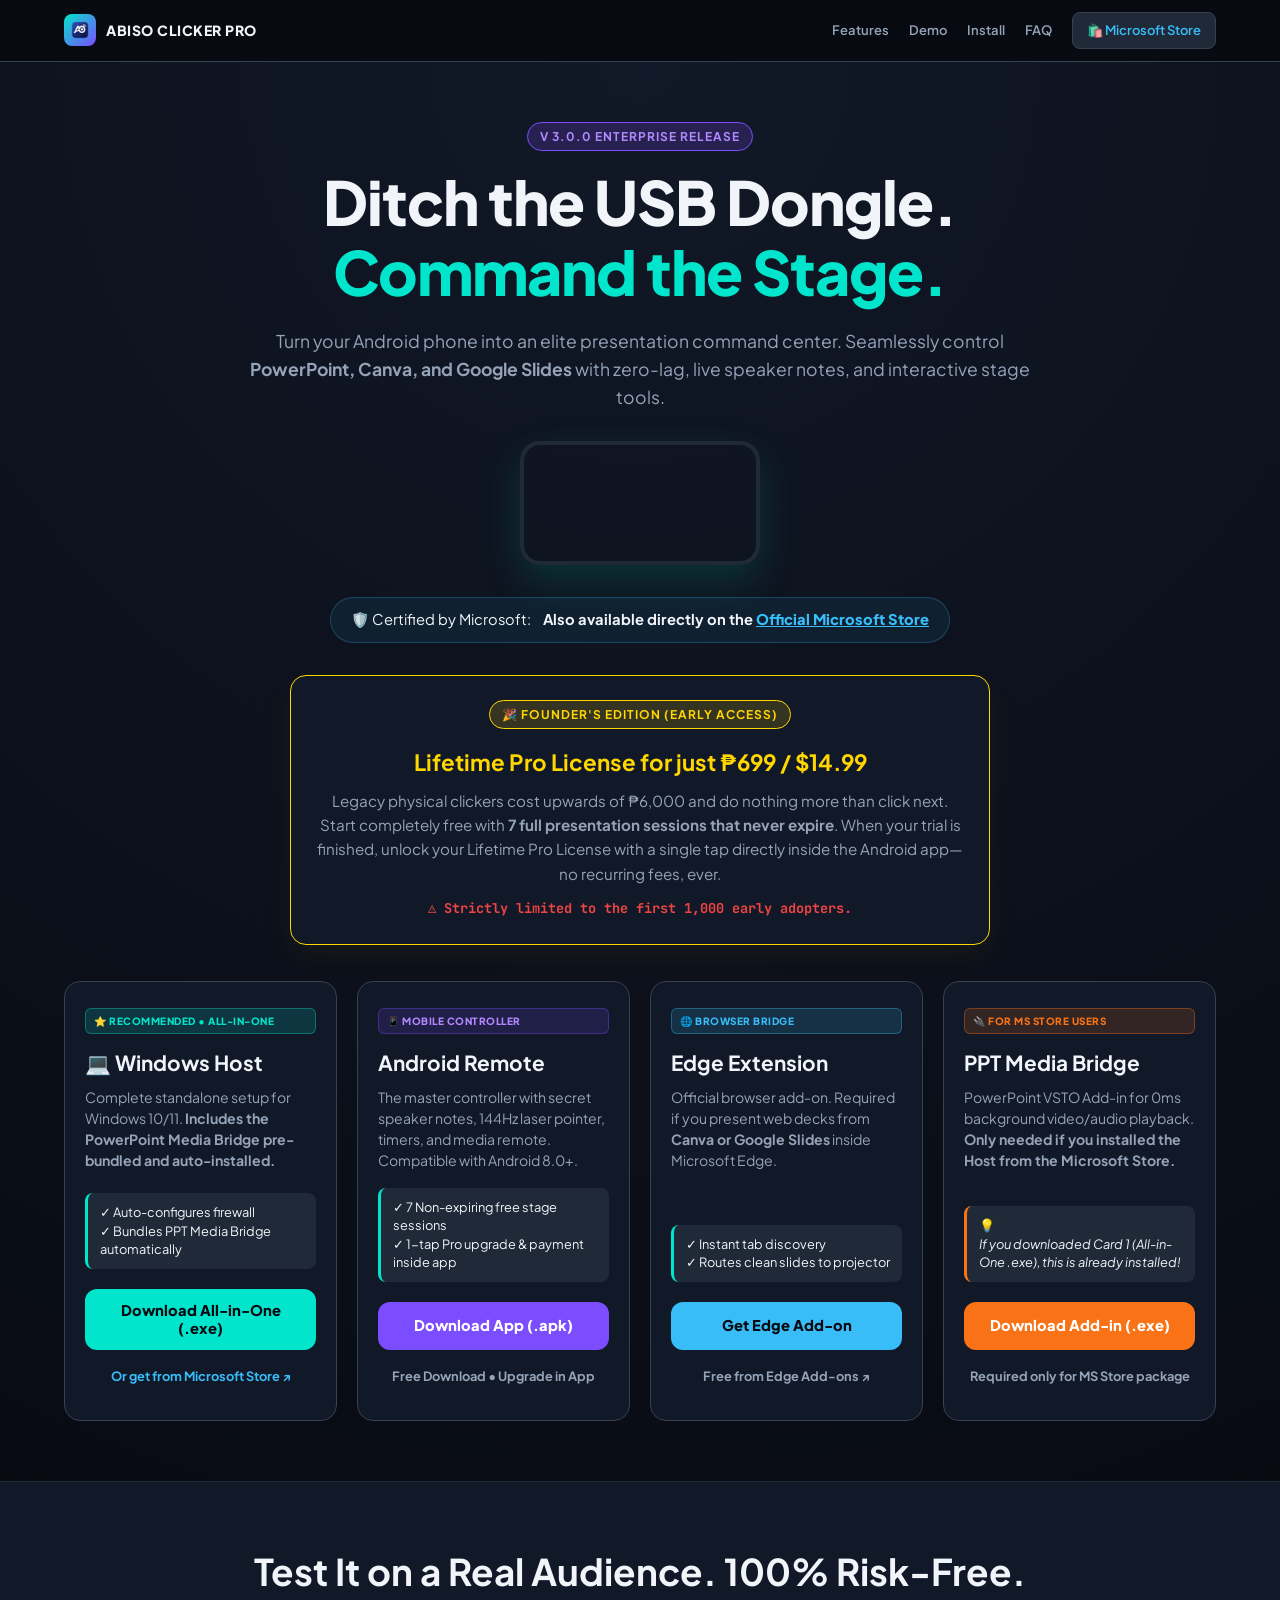
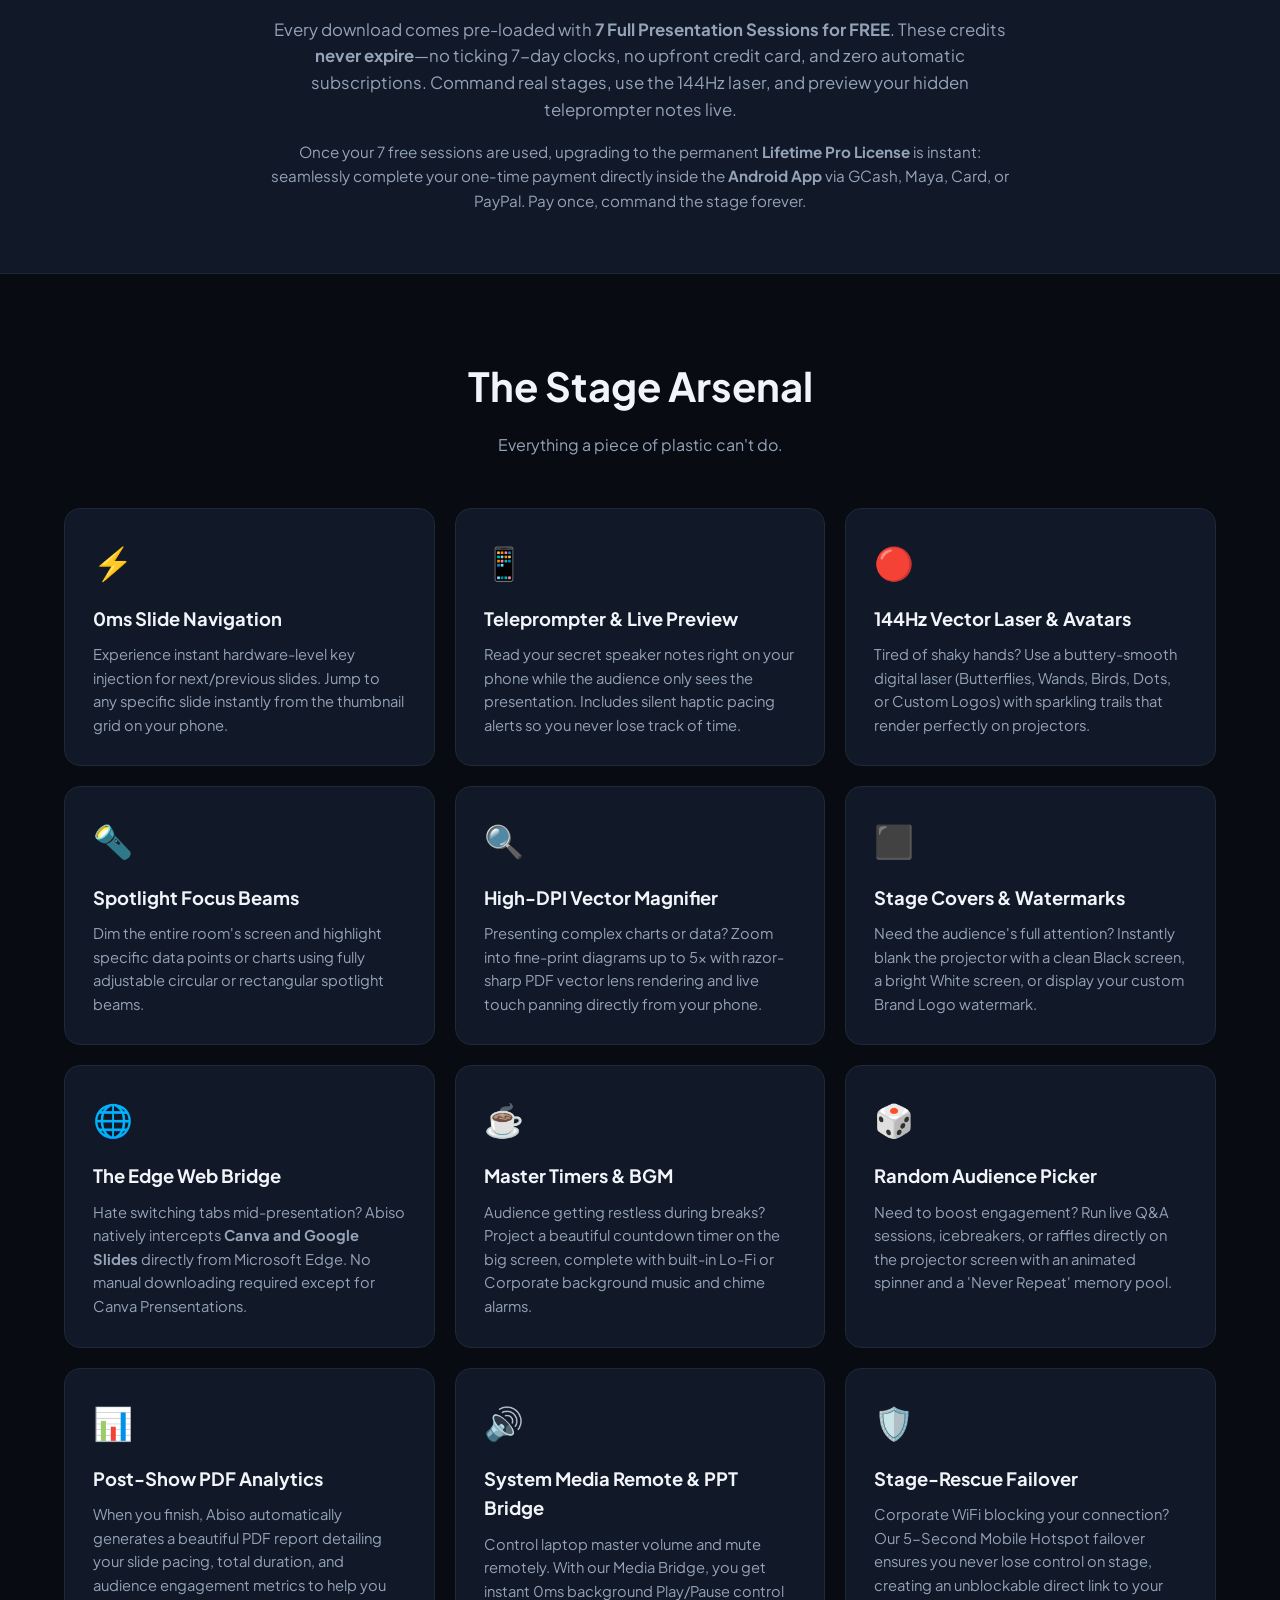
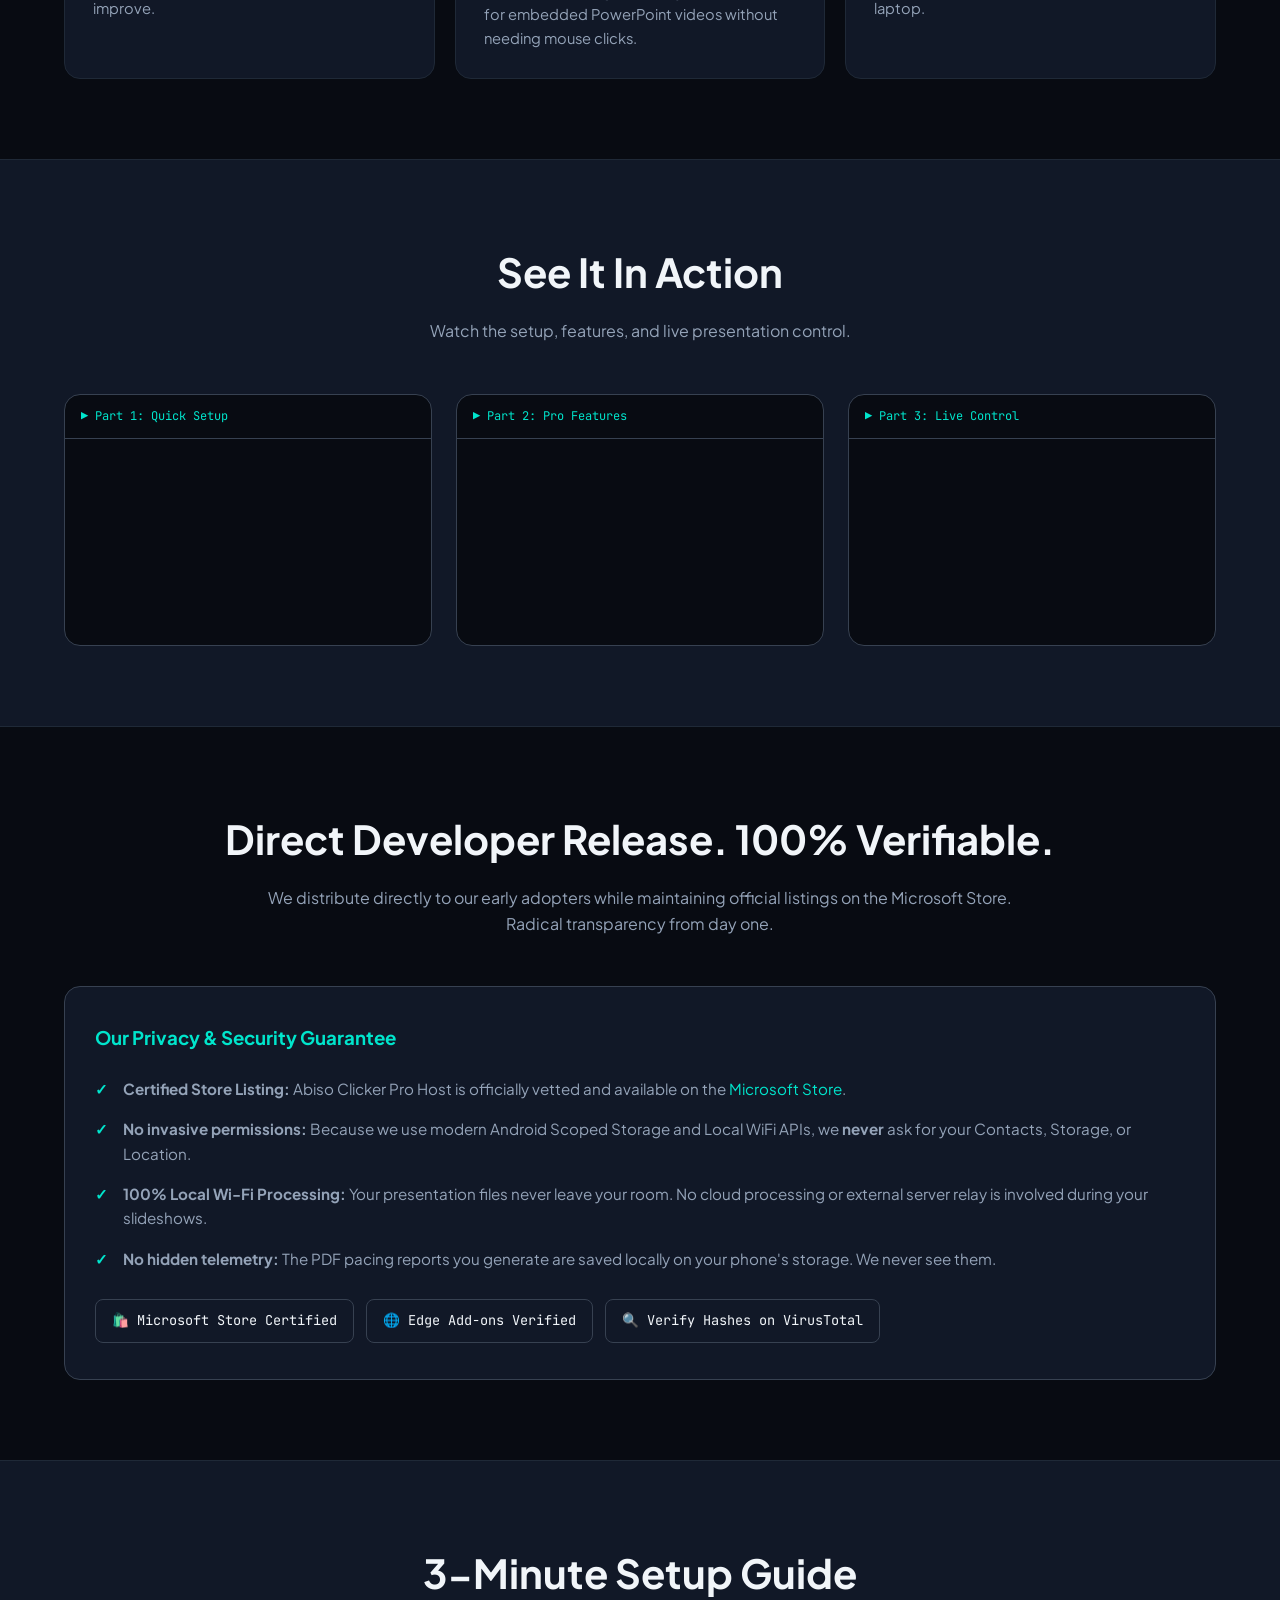
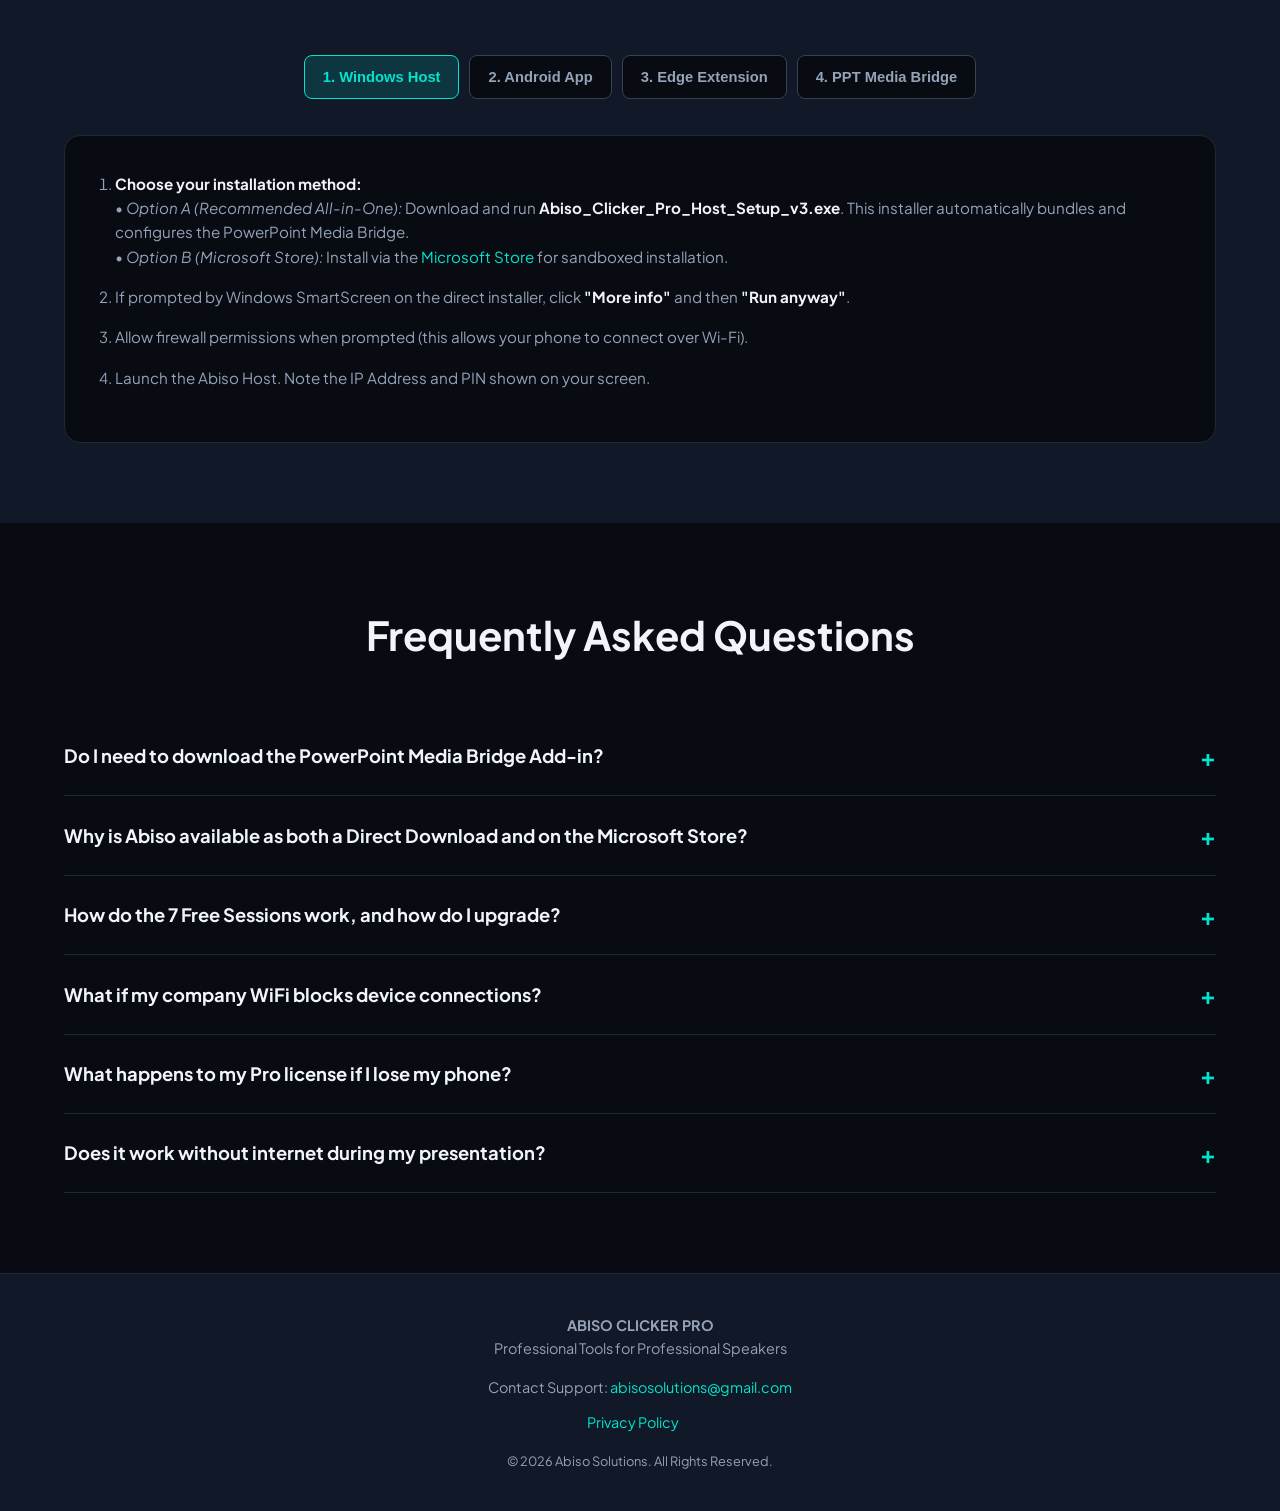
==== index.html @ ef9445d5 "Create index.html" ====
<!DOCTYPE html>
<html lang="en">
<head>
    <meta charset="UTF-8">
    <meta name="viewport" content="width=device-width, initial-scale=1.0">
    <meta name="description" content="Abiso Clicker Pro is an enterprise-grade wireless presentation remote for Windows and Android. Control PowerPoint, Canva, and Google Slides with zero lag.">
    <title>Abiso Clicker Pro V3.0 | Enterprise Presentation Control</title>
    <link rel="icon" type="image/png" href="new_abiso_logo.png">
    <link href="https://fonts.googleapis.com/css2?family=Plus+Jakarta+Sans:wght@400;500;700;800&family=JetBrains+Mono:wght@400;700&display=swap" rel="stylesheet">
    <link rel="stylesheet" href="styles.css">
    <script src="script.js" defer></script>
</head>
<body>

<nav>
<div class="nav-inner">
  <a href="index.html" class="nav-brand">
      <img src="new_abiso_logo.png" class="nav-logo" alt="Abiso Logo">
      <span class="nav-title">ABISO CLICKER PRO</span>
  </a>
  <div class="nav-links">
      <a href="#features">Features</a>
      <a href="#demo">Demo</a>
      <a href="#install">Install</a>
      <a href="#faq">FAQ</a>
      <a href="https://apps.microsoft.com/detail/9MZBPGMQS55P" target="_blank" class="nav-store-btn">🛍️ Microsoft Store</a>
  </div>
</div>
</nav>

<header>
<div class="container">
  <span class="badge v3">v 3.0.0 Enterprise Release</span>
  <h1>Ditch the USB Dongle.<br><span>Command the Stage.</span></h1>
  <p class="hero-sub">Turn your Android phone into an elite presentation command center. Seamlessly control <strong>PowerPoint, Canva, and Google Slides</strong> with zero-lag, live speaker notes, and interactive stage tools.</p>

  <div class="hero-video-wrapper">
      <video autoplay loop muted playsinline>
          <source src="demo.mp4" type="video/mp4">
      </video>
  </div>

  <div class="store-anchor-bar">
      <span>🛡️ Certified by Microsoft:</span>
      <strong>Also available directly on the <a href="https://apps.microsoft.com/detail/9MZBPGMQS55P" target="_blank">Official Microsoft Store</a></strong>
  </div>

  <div class="promo-box">
      <span class="badge promo">🎉 FOUNDER'S EDITION (EARLY ACCESS)</span>
      <h3>Lifetime Pro License for just ₱699 / $14.99</h3>
      <p>Legacy physical clickers cost upwards of ₱6,000 and do nothing more than click next. Start completely free with <strong>7 full presentation sessions that never expire</strong>. When your trial is finished, unlock your Lifetime Pro License with a single tap directly inside the Android app—no recurring fees, ever.</p>
      <div class="limit">⚠️ Strictly limited to the first 1,000 early adopters.</div>
  </div>

  <div class="download-grid">
      <!-- CARD 1 -->
      <div class="dl-card">
          <div class="dl-card-content">
              <span class="tag-pill tag-bundled">⭐ RECOMMENDED • ALL-IN-ONE</span>
              <h3>💻 Windows Host</h3>
              <p>Complete standalone setup for Windows 10/11. <strong>Includes the PowerPoint Media Bridge pre-bundled and auto-installed.</strong></p>
              <div class="note">
                  ✓ Auto-configures firewall<br>
                  ✓ Bundles PPT Media Bridge automatically
              </div>
          </div>
          <div class="dl-card-actions">
              <a href="https://github.com/abisosolutions/Abiso-Clicker-Pro-Distribution/releases/latest/download/Abiso_Clicker_Pro_Host_Setup_v3.exe" class="btn btn-primary">Download All-in-One (.exe)</a>
              <a href="https://apps.microsoft.com/detail/9MZBPGMQS55P" target="_blank" class="btn-store-sub">Or get from Microsoft Store ↗</a>
          </div>
      </div>

      <!-- CARD 2 -->
      <div class="dl-card">
          <div class="dl-card-content">
              <span class="tag-pill tag-android">📱 MOBILE CONTROLLER</span>
              <h3>Android Remote</h3>
              <p>The master controller with secret speaker notes, 144Hz laser pointer, timers, and media remote. Compatible with Android 8.0+.</p>
            <div class="note">
                  ✓ 7 Non-expiring free stage sessions<br>
                  ✓ 1-tap Pro upgrade & payment inside app
              </div>
          </div>
          <div class="dl-card-actions">
              <a href="https://github.com/abisosolutions/Abiso-Clicker-Pro-Distribution/releases/latest/download/Abiso_Clicker_Pro_v3.apk" class="btn btn-secondary">Download App (.apk)</a>
              <span class="btn-store-sub muted">Free Download • Upgrade in App</span>
          </div>
      </div>

      <!-- CARD 3 -->
      <div class="dl-card">
          <div class="dl-card-content">
              <span class="tag-pill tag-web">🌐 BROWSER BRIDGE</span>
              <h3>Edge Extension</h3>
              <p>Official browser add-on. Required if you present web decks from <strong>Canva or Google Slides</strong> inside Microsoft Edge.</p>
              <div class="note">
                  ✓ Instant tab discovery<br>
                  ✓ Routes clean slides to projector
              </div>
          </div>
          <div class="dl-card-actions">
              <a href="https://microsoftedge.microsoft.com/addons/detail/ajcghecbgeinlcilkclniljojjcfmofm" target="_blank" class="btn btn-edge">Get Edge Add-on</a>
              <a href="https://microsoftedge.microsoft.com/addons/detail/ajcghecbgeinlcilkclniljojjcfmofm" target="_blank" class="btn-store-sub muted">Free from Edge Add-ons ↗</a>
          </div>
      </div>

      <!-- CARD 4 -->
      <div class="dl-card">
          <div class="dl-card-content">
              <span class="tag-pill tag-store-only">🔌 FOR MS STORE USERS</span>
              <h3>PPT Media Bridge</h3>
              <p>PowerPoint VSTO Add-in for 0ms background video/audio playback. <strong>Only needed if you installed the Host from the Microsoft Store.</strong></p>
              <div class="note orange">
                  💡 <em>If you downloaded Card 1 (All-in-One .exe), this is already installed!</em>
              </div>
          </div>
          <div class="dl-card-actions">
              <a href="https://github.com/abisosolutions/Abiso-Clicker-Pro-Distribution/releases/latest/download/Abiso-PowerPoint-Bridge-Setup.exe" class="btn btn-ppt">Download Add-in (.exe)</a>
              <span class="btn-store-sub muted">Required only for MS Store package</span>
          </div>
      </div>
  </div>
</div>
</header>

<section class="risk-section">
<div class="container">
  <h2>Test It on a Real Audience. 100% Risk-Free.</h2>
  <p style="color: var(--text-muted); max-width: 760px; margin: 0 auto 16px; font-size: 1.05rem;">
      Every download comes pre-loaded with <strong>7 Full Presentation Sessions for FREE</strong>. These credits <strong>never expire</strong>—no ticking 7-day clocks, no upfront credit card, and zero automatic subscriptions. Command real stages, use the 144Hz laser, and preview your hidden teleprompter notes live.
  </p>
  <p style="color: var(--text-muted); max-width: 760px; margin: 0 auto; font-size: 0.95rem;">
      Once your 7 free sessions are used, upgrading to the permanent <strong>Lifetime Pro License</strong> is instant: seamlessly complete your one-time payment directly inside the <strong>Android App</strong> via GCash, Maya, Card, or PayPal. Pay once, command the stage forever.
  </p>
</div>
</section>

<section id="features" class="features">
<div class="container">
  <div class="section-header">
      <h2>The Stage Arsenal</h2>
      <p style="color: var(--text-muted);">Everything a piece of plastic can't do.</p>
  </div>
  <div class="feat-grid">
      <div class="feat-card">
          <div class="feat-icon">⚡</div>
          <h4>0ms Slide Navigation</h4>
          <p>Experience instant hardware-level key injection for next/previous slides. Jump to any specific slide instantly from the thumbnail grid on your phone.</p>
      </div>
      <div class="feat-card">
          <div class="feat-icon">📱</div>
          <h4>Teleprompter & Live Preview</h4>
          <p>Read your secret speaker notes right on your phone while the audience only sees the presentation. Includes silent haptic pacing alerts so you never lose track of time.</p>
      </div>
      <div class="feat-card">
          <div class="feat-icon">🔴</div>
          <h4>144Hz Vector Laser & Avatars</h4>
          <p>Tired of shaky hands? Use a buttery-smooth digital laser (Butterflies, Wands, Birds, Dots, or Custom Logos) with sparkling trails that render perfectly on projectors.</p>
      </div>
      <div class="feat-card">
          <div class="feat-icon">🔦</div>
          <h4>Spotlight Focus Beams</h4>
          <p>Dim the entire room's screen and highlight specific data points or charts using fully adjustable circular or rectangular spotlight beams.</p>
      </div>
      <div class="feat-card">
          <div class="feat-icon">🔍</div>
          <h4>High-DPI Vector Magnifier</h4>
          <p>Presenting complex charts or data? Zoom into fine-print diagrams up to 5&times; with razor-sharp PDF vector lens rendering and live touch panning directly from your phone.</p>
      </div>
      <div class="feat-card">
          <div class="feat-icon">⬛</div>
          <h4>Stage Covers & Watermarks</h4>
          <p>Need the audience's full attention? Instantly blank the projector with a clean Black screen, a bright White screen, or display your custom Brand Logo watermark.</p>
      </div>
      <div class="feat-card">
          <div class="feat-icon">🌐</div>
          <h4>The Edge Web Bridge</h4>
          <p>Hate switching tabs mid-presentation? Abiso natively intercepts <strong>Canva and Google Slides</strong> directly from Microsoft Edge. No manual downloading required except for Canva Prensentations.</p>
      </div>
      <div class="feat-card">
          <div class="feat-icon">☕</div>
          <h4>Master Timers & BGM</h4>
          <p>Audience getting restless during breaks? Project a beautiful countdown timer on the big screen, complete with built-in Lo-Fi or Corporate background music and chime alarms.</p>
      </div>
      <div class="feat-card">
          <div class="feat-icon">🎲</div>
          <h4>Random Audience Picker</h4>
          <p>Need to boost engagement? Run live Q&A sessions, icebreakers, or raffles directly on the projector screen with an animated spinner and a 'Never Repeat' memory pool.</p>
      </div>
      <div class="feat-card">
          <div class="feat-icon">📊</div>
          <h4>Post-Show PDF Analytics</h4>
          <p>When you finish, Abiso automatically generates a beautiful PDF report detailing your slide pacing, total duration, and audience engagement metrics to help you improve.</p>
      </div>
      <div class="feat-card">
          <div class="feat-icon">🔊</div>
          <h4>System Media Remote & PPT Bridge</h4>
          <p>Control laptop master volume and mute remotely. With our Media Bridge, you get instant 0ms background Play/Pause control for embedded PowerPoint videos without needing mouse clicks.</p>
      </div>
      <div class="feat-card">
          <div class="feat-icon">🛡️</div>
          <h4>Stage-Rescue Failover</h4>
          <p>Corporate WiFi blocking your connection? Our 5-Second Mobile Hotspot failover ensures you never lose control on stage, creating an unblockable direct link to your laptop.</p>
      </div>
  </div>
</div>
</section>

<section id="demo" class="demo-section">
<div class="container">
  <div class="section-header">
      <h2>See It In Action</h2>
      <p style="color: var(--text-muted);">Watch the setup, features, and live presentation control.</p>
  </div>
  <div class="video-grid">
      <div class="video-card">
          <div class="video-label">▶ Part 1: Quick Setup</div>
          <div class="video-wrapper">
              <iframe src="https://www.youtube.com/embed/N2gp8qbHuFg" title="Abiso Clicker Pro Demo Part 1" allowfullscreen loading="lazy"></iframe>
          </div>
      </div>
      <div class="video-card">
          <div class="video-label">▶ Part 2: Pro Features</div>
          <div class="video-wrapper">
              <iframe src="https://www.youtube.com/embed/1a6LwkAQZr4" title="Abiso Clicker Pro Demo Part 2" allowfullscreen loading="lazy"></iframe>
          </div>
      </div>
      <div class="video-card">
          <div class="video-label">▶ Part 3: Live Control</div>
          <div class="video-wrapper">
              <iframe src="https://www.youtube.com/embed/z2J7FLTe3Xc" title="Abiso Clicker Pro Demo Part 3" allowfullscreen loading="lazy"></iframe>
          </div>
      </div>
  </div>
</div>
</section>

<section class="trust-section">
<div class="container">
  <div class="section-header">
      <h2>Direct Developer Release. 100% Verifiable.</h2>
      <p style="color: var(--text-muted); max-width: 800px; margin: 0 auto;">We distribute directly to our early adopters while maintaining official listings on the Microsoft Store. Radical transparency from day one.</p>
  </div>
  <div class="trust-box">
      <h3 style="color: var(--accent);">Our Privacy & Security Guarantee</h3>
      <ul>
          <li><strong>Certified Store Listing:</strong> Abiso Clicker Pro Host is officially vetted and available on the <a href="https://apps.microsoft.com/detail/9MZBPGMQS55P" target="_blank">Microsoft Store</a>.</li>
          <li><strong>No invasive permissions:</strong> Because we use modern Android Scoped Storage and Local WiFi APIs, we <strong>never</strong> ask for your Contacts, Storage, or Location.</li>
          <li><strong>100% Local Wi-Fi Processing:</strong> Your presentation files never leave your room. No cloud processing or external server relay is involved during your slideshows.</li>
          <li><strong>No hidden telemetry:</strong> The PDF pacing reports you generate are saved locally on your phone's storage. We never see them.</li>
      </ul>
      <div class="trust-badges">
          <a href="https://apps.microsoft.com/detail/9MZBPGMQS55P" target="_blank" class="trust-badge-pill">🛍️ Microsoft Store Certified</a>
          <a href="https://microsoftedge.microsoft.com/addons/detail/ajcghecbgeinlcilkclniljojjcfmofm" target="_blank" class="trust-badge-pill">🌐 Edge Add-ons Verified</a>
          <a href="https://www.virustotal.com/" target="_blank" class="vt-link">🔍 Verify Hashes on VirusTotal</a>
      </div>
  </div>
</div>
</section>

<section id="install" class="install">
<div class="container">
  <div class="section-header">
      <h2>3-Minute Setup Guide</h2>
  </div>
  <div class="tabs">
      <button class="tab-btn active" onclick="switchTab('windows')">1. Windows Host</button>
      <button class="tab-btn" onclick="switchTab('android')">2. Android App</button>
      <button class="tab-btn" onclick="switchTab('edge')">3. Edge Extension</button>
      <button class="tab-btn" onclick="switchTab('ppt')">4. PPT Media Bridge</button>
  </div>

  <div id="tab-windows" class="tab-content active">
      <ol>
          <li>
              <strong>Choose your installation method:</strong><br>
              • <em>Option A (Recommended All-in-One):</em> Download and run <strong>Abiso_Clicker_Pro_Host_Setup_v3.exe</strong>. This installer automatically bundles and configures the PowerPoint Media Bridge.<br>
              • <em>Option B (Microsoft Store):</em> Install via the <a href="https://apps.microsoft.com/detail/9MZBPGMQS55P" target="_blank">Microsoft Store</a> for sandboxed installation.
          </li>
          <li>If prompted by Windows SmartScreen on the direct installer, click <strong>"More info"</strong> and then <strong>"Run anyway"</strong>.</li>
          <li>Allow firewall permissions when prompted (this allows your phone to connect over Wi-Fi).</li>
          <li>Launch the Abiso Host. Note the IP Address and PIN shown on your screen.</li>
      </ol>
  </div>

  <div id="tab-android" class="tab-content">
      <ol>
          <li>Download the <strong>Abiso_Clicker_Pro_v3.apk</strong> to your Android phone.</li>
          <li>Tap the file to install. If prompted by Android, tap <strong>Settings</strong> and enable "Allow from this source".</li>
          <li>Open the app. Enter the IP Address and PIN shown on your laptop, or tap the QR icon to scan the screen.</li>
          <li>Tap <strong>Connect</strong>. You are now controlling your laptop!</li>
      </ol>
  </div>

  <div id="tab-edge" class="tab-content">
      <ol>
          <li>If you present using Canva or Google Slides, open <strong>Microsoft Edge</strong> on your laptop.</li>
          <li>Install the official <strong>Abiso Clicker Pro Bridge</strong> from the Microsoft Edge Add-ons store.</li>
          <li>Press <strong>Windows Key + P</strong> and set your display to "Extend" (Dual-Monitor mode).</li>
          <li>Open your presentation in Edge. The extension will automatically route your slides to the projector and your speaker notes to your phone.</li>
      </ol>
  </div>

  <div id="tab-ppt" class="tab-content">
      <ol>
          <li>
              <strong>Do you need this?</strong><br>
              • If you downloaded the <strong>All-in-One .exe (Card 1)</strong>, <strong>NO</strong>—it was already installed automatically.<br>
              • If you installed the Host from the <strong>Microsoft Store</strong>, <strong>YES</strong>—download <strong>Abiso-PowerPoint-Bridge-Setup.exe</strong>.
          </li>
          <li>Run <code>Abiso-PowerPoint-Bridge-Setup.exe</code> on your laptop.</li>
          <li>The installer registers the lightweight VSTO Add-in with PowerPoint.</li>
          <li>Now you can play and pause slide videos directly from your phone's Media Drawer, even when PowerPoint is running on an extended display or in the background!</li>
      </ol>
  </div>
</div>
</section>

<section id="faq" class="faq">
<div class="container">
  <div class="section-header">
      <h2>Frequently Asked Questions</h2>
  </div>

  <div class="faq-item">
      <div class="faq-q" onclick="toggleFaq(this)">Do I need to download the PowerPoint Media Bridge Add-in?</div>
      <div class="faq-a">
          • <strong>If you downloaded the All-in-One .exe from this website:</strong> <strong>NO.</strong> The PowerPoint Media Bridge is already bundled into the installer and configured automatically.<br><br>
          • <strong>If you installed Abiso from the Microsoft Store:</strong> <strong>YES.</strong> Because Microsoft Store packages are sandboxed by Windows security policies, the store package cannot auto-register Office COM add-ins. Simply download and run <code>Abiso-PowerPoint-Bridge-Setup.exe</code> once to bridge PowerPoint video playback.
      </div>
  </div>

  <div class="faq-item">
      <div class="faq-q" onclick="toggleFaq(this)">Why is Abiso available as both a Direct Download and on the Microsoft Store?</div>
      <div class="faq-a">
          We provide both options for maximum convenience:<br><br>
          • <strong>Direct All-in-One Installer (.exe):</strong> Best for general users because it bundles the Windows Host and PowerPoint Media Bridge into a single, seamless 1-click setup.<br>
          • <strong>Microsoft Store Listing:</strong> Ideal for corporate or locked-down IT laptops where users are restricted from running external installers and must install software through the official Windows Store.
      </div>
  </div>

  <div class="faq-item">
      <div class="faq-q" onclick="toggleFaq(this)">How do the 7 Free Sessions work, and how do I upgrade?</div>
      <div class="faq-a">
          We believe in radical transparency: you should never pay for stage software until you've verified that it makes you look like a pro in front of a live audience.<br><br>
          • <strong>7 Non-Expiring Sessions:</strong> A session credit is only used when you actively connect and run a presentation. If your next talk is weeks away, your unused credits will still be waiting for you. No time limits.<br><br>
          • <strong>Seamless In-App Upgrade:</strong> After your 7 free sessions conclude, you can unlock lifetime unlimited presentations with a single tap inside the Android app. There are no confusing license keys or external websites—payment is processed safely within the app using <strong>GCash, Maya, Debit/Credit Card (via PayMongo), or PayPal</strong>.<br><br>
          • <strong>One-Time Founder Pricing:</strong> Just <strong>₱699 (Philippines) or $14.99 (International)</strong>. No subscriptions, no renewal fees, and your license is permanently bound to your Google Account.
      </div>
  </div>

  <div class="faq-item">
      <div class="faq-q" onclick="toggleFaq(this)">What if my company WiFi blocks device connections?</div>
      <div class="faq-a">
          This is very common on corporate and university networks (AP Isolation). To bypass this instantly:<br><br>
          1. Turn on the "Mobile Hotspot" feature on your Windows laptop.<br>
          2. Connect your Android phone's WiFi to your laptop's hotspot.<br>
          3. The IP address in the Abiso Host window will update automatically. Scan the new QR code.<br><br>
          This creates an unblockable, ultra-low latency direct link between your phone and laptop!
      </div>
  </div>

  <div class="faq-item">
      <div class="faq-q" onclick="toggleFaq(this)">What happens to my Pro license if I lose my phone?</div>
      <div class="faq-a">
          Your license is tied to your Google Account, not your physical device. If you upgrade your phone, simply download the app, sign in with the same Google Account, and your Pro status is instantly restored.
      </div>
  </div>

  <div class="faq-item">
      <div class="faq-q" onclick="toggleFaq(this)">Does it work without internet during my presentation?</div>
      <div class="faq-a">
          Yes. Once you have signed in at least once to verify your Pro license, it is securely cached on your phone. You do not need active internet to present using PowerPoint. The commands are sent over your Local Area Network (WiFi/Hotspot). Note: You obviously still need internet on the laptop if you are presenting via Canva or Google Slides.
      </div>
  </div>
</div>
</section>

<footer>
<div class="container">
  <p><strong>ABISO CLICKER PRO</strong></p>
  <p style="margin-bottom: 16px;">Professional Tools for Professional Speakers</p>
  <p>Contact Support: <a href="mailto:abisosolutions@gmail.com">abisosolutions@gmail.com</a></p>
  <p style="margin-top: 12px;">
      <a href="privacy.html" style="color: var(--accent); margin-right: 14px;">Privacy Policy</a>
  </p>
  <p style="margin-top: 16px; font-size: 0.8rem;">&copy; 2026 Abiso Solutions. All Rights Reserved.</p>
</div>
</footer>

</body>
</html>
---- styles.css ----
:root {
    --bg-color: #080B12;
    --surface: #111827;
    --surface-elevated: #1F2937;
    --accent: #00E5CC;
    --accent-glow: rgba(0, 229, 204, 0.15);
    --gold: #FFD600;
    --purple: #7C4DFF;
    --red: #EF4444;
    --blue: #38BDF8;
    --ppt-orange: #F97316;
    --text-main: #F1F5F9;
    --text-muted: #94A3B8;
    --border: #374151;
}

*, *::before, *::after { margin: 0; padding: 0; box-sizing: border-box; }
body { font-family: 'Plus Jakarta Sans', sans-serif; background-color: var(--bg-color); color: var(--text-main); line-height: 1.6; overflow-x: hidden; -webkit-font-smoothing: antialiased; }
a { text-decoration: none; color: var(--accent); }
.container { max-width: 1200px; margin: 0 auto; padding: 0 24px; }
.badge { display: inline-block; padding: 4px 12px; border-radius: 50px; font-size: 12px; font-weight: 700; letter-spacing: 1px; text-transform: uppercase; margin-bottom: 16px; }
.badge.v3 { background: rgba(124, 77, 255, 0.2); color: #B388FF; border: 1px solid var(--purple); }
.badge.promo { background: rgba(255, 214, 0, 0.15); color: var(--gold); border: 1px solid var(--gold); }

.tag-pill { display: inline-block; font-size: 10px; font-weight: 800; padding: 4px 8px; border-radius: 6px; letter-spacing: 0.5px; text-transform: uppercase; margin-bottom: 12px; }
.tag-bundled { background: rgba(0, 229, 204, 0.15); color: var(--accent); border: 1px solid rgba(0, 229, 204, 0.35); }
.tag-store-only { background: rgba(249, 115, 22, 0.15); color: var(--ppt-orange); border: 1px solid rgba(249, 115, 22, 0.35); }
.tag-web { background: rgba(56, 189, 248, 0.15); color: var(--blue); border: 1px solid rgba(56, 189, 248, 0.35); }
.tag-android { background: rgba(124, 77, 255, 0.15); color: #B388FF; border: 1px solid rgba(124, 77, 255, 0.35); }

/* NAV BAR */
nav { position: sticky; top: 0; z-index: 100; background: rgba(8,11,18,0.88); backdrop-filter: blur(12px); border-bottom: 1px solid var(--border); padding: 12px 0; }
.nav-inner { max-width: 1200px; margin: 0 auto; padding: 0 24px; display: flex; align-items: center; justify-content: space-between; gap: 16px; }
.nav-brand { display: flex; align-items: center; gap: 10px; text-decoration: none; }
.nav-logo { width: 32px; height: 32px; object-fit: contain; border-radius: 8px; background: linear-gradient(135deg, var(--accent), var(--purple)); padding: 4px; }
.nav-title { font-size: 14px; font-weight: 800; color: var(--text-main); letter-spacing: 0.5px; white-space: nowrap; }
.nav-links { display: flex; gap: 20px; align-items: center; }
.nav-links a { color: var(--text-muted); font-size: 13px; font-weight: 600; transition: color 0.2s; white-space: nowrap; }
.nav-links a:hover { color: var(--accent); }
.nav-store-btn { padding: 7px 14px; border-radius: 8px; background: var(--surface-elevated); border: 1px solid var(--border); color: var(--blue) !important; font-size: 12px; font-weight: 700; transition: all 0.2s; white-space: nowrap; }
.nav-store-btn:hover { border-color: var(--blue); background: rgba(56, 189, 248, 0.1); }

/* HERO SECTION */
header { padding: 60px 0; text-align: center; border-bottom: 1px solid var(--surface-elevated); background: radial-gradient(circle at top, #111827 0%, #080B12 100%); }
h1 { font-size: clamp(2rem, 5vw, 3.8rem); font-weight: 800; line-height: 1.15; margin-bottom: 20px; letter-spacing: -1px; }
h1 span { color: var(--accent); }
.hero-sub { font-size: clamp(0.95rem, 2vw, 1.1rem); color: var(--text-muted); max-width: 800px; margin: 0 auto 30px; padding: 0 10px; }
.hero-video-wrapper { max-width: 240px; width: 100%; margin: 0 auto 32px; border-radius: 20px; overflow: hidden; border: 4px solid var(--surface-elevated); box-shadow: 0 16px 40px var(--accent-glow); }
.hero-video-wrapper video { width: 100%; display: block; object-fit: cover; }

.store-anchor-bar { display: inline-flex; align-items: center; justify-content: center; flex-wrap: wrap; gap: 8px 12px; background: rgba(56, 189, 248, 0.08); border: 1px solid rgba(56, 189, 248, 0.25); padding: 10px 20px; border-radius: 50px; margin-bottom: 32px; font-size: 0.92rem; max-width: 100%; }
.store-anchor-bar strong { color: var(--text-main); }
.store-anchor-bar a { color: var(--blue); font-weight: 800; text-decoration: underline; }

.promo-box { background: var(--surface); border: 1px solid var(--gold); border-radius: 16px; padding: 24px; max-width: 700px; margin: 0 auto 36px; box-shadow: 0 10px 30px rgba(255, 214, 0, 0.05); }
.promo-box h3 { color: var(--gold); font-size: clamp(1.2rem, 3vw, 1.4rem); margin-bottom: 8px; }
.promo-box p { font-size: 0.95rem; color: var(--text-muted); }
.promo-box .limit { font-family: 'JetBrains Mono', monospace; font-size: 0.85rem; color: var(--red); margin-top: 12px; font-weight: 700; }

/* 4-COLUMN DOWNLOAD GRID */
.download-grid { display: grid; grid-template-columns: repeat(4, 1fr); gap: 20px; margin-top: 24px; align-items: stretch; }
.dl-card { background: var(--surface); border: 1px solid var(--border); border-radius: 16px; padding: 26px 20px; text-align: left; display: flex; flex-direction: column; justify-content: space-between; height: 100%; transition: transform 0.2s, border-color 0.2s, box-shadow 0.2s; }
.dl-card:hover { transform: translateY(-4px); border-color: var(--accent); box-shadow: 0 12px 30px rgba(0, 0, 0, 0.3); }
.dl-card-content { display: flex; flex-direction: column; flex: 1 1 auto; }
.dl-card h3 { font-size: 1.3rem; margin-bottom: 8px; color: var(--text-main); }
.dl-card p { color: var(--text-muted); font-size: 0.88rem; margin-bottom: 16px; flex: 1 1 auto; line-height: 1.5; }
.dl-card .note { font-size: 0.8rem; padding: 10px 12px; border-radius: 8px; background: var(--surface-elevated); margin-bottom: 20px; border-left: 3px solid var(--accent); line-height: 1.45; min-height: 56px; display: flex; flex-direction: column; justify-content: center; }
.dl-card .note.orange { border-left-color: var(--ppt-orange); }

.dl-card-actions { margin-top: auto; display: flex; flex-direction: column; width: 100%; }
.btn { display: flex; align-items: center; justify-content: center; text-align: center; padding: 12px 14px; border-radius: 12px; font-weight: 800; font-size: 0.92rem; min-height: 48px; line-height: 1.25; transition: all 0.2s; cursor: pointer; width: 100%; text-decoration: none; border: none; outline: none; }
.btn:hover { opacity: 0.92; transform: translateY(-1px); }
.btn:active { transform: translateY(0); }
.btn-primary { background: var(--accent); color: var(--bg-color); }
.btn-secondary { background: var(--purple); color: white; }
.btn-edge { background: #38BDF8; color: var(--bg-color); }
.btn-ppt { background: var(--ppt-orange); color: white; }

.btn-store-sub { display: flex; align-items: center; justify-content: center; text-align: center; margin-top: 10px; font-size: 0.8rem; font-weight: 700; min-height: 34px; line-height: 1.3; color: var(--blue); text-decoration: none; transition: color 0.2s; }
.btn-store-sub.muted { color: var(--text-muted); }
a.btn-store-sub:hover { text-decoration: underline; }

/* SECTIONS */
.risk-section { padding: 60px 0; text-align: center; background: var(--surface); border-bottom: 1px solid var(--surface-elevated); }
.risk-section h2 { font-size: clamp(1.6rem, 4vw, 2.3rem); margin-bottom: 16px; }

.features { padding: 80px 0; }
.section-header { text-align: center; margin-bottom: 50px; }
.section-header h2 { font-size: clamp(1.8rem, 4.5vw, 2.5rem); margin-bottom: 14px; }

.feat-grid { display: grid; grid-template-columns: repeat(auto-fit, minmax(min(280px, 100%), 1fr)); gap: 20px; }
.feat-card { background: var(--surface); border: 1px solid var(--surface-elevated); border-radius: 16px; padding: 28px; }
.feat-icon { font-size: 2rem; margin-bottom: 16px; }
.feat-card h4 { font-size: 1.15rem; margin-bottom: 10px; color: var(--text-main); }
.feat-card p { color: var(--text-muted); font-size: 0.92rem; }

.demo-section { padding: 80px 0; background: var(--surface); border-top: 1px solid var(--surface-elevated); }
.video-grid { display: grid; grid-template-columns: repeat(auto-fit, minmax(min(280px, 100%), 1fr)); gap: 24px; margin-top: 40px; }
.video-card { background: var(--bg-color); border: 1px solid var(--border); border-radius: 16px; overflow: hidden; }
.video-label { padding: 12px 16px; font-size: 12px; font-family: 'JetBrains Mono', monospace; color: var(--accent); border-bottom: 1px solid var(--border); }
.video-wrapper { position: relative; padding-bottom: 56.25%; height: 0; overflow: hidden; }
.video-wrapper iframe { position: absolute; top: 0; left: 0; width: 100%; height: 100%; border: none; }

.trust-section { padding: 80px 0; background: var(--bg-color); border-top: 1px solid var(--surface-elevated); border-bottom: 1px solid var(--surface-elevated); }
.trust-box { background: var(--surface); border: 1px solid var(--border); border-radius: 16px; padding: 36px 30px; margin-top: 32px; }
.trust-box ul { list-style: none; margin-top: 24px; }
.trust-box li { margin-bottom: 16px; padding-left: 28px; position: relative; color: var(--text-muted); font-size: 0.95rem; }
.trust-box li::before { content: '✓'; position: absolute; left: 0; color: var(--accent); font-weight: bold; }
.trust-badges { display: flex; gap: 12px; flex-wrap: wrap; margin-top: 28px; }
.trust-badge-pill { padding: 10px 16px; border-radius: 8px; border: 1px solid var(--border); font-family: 'JetBrains Mono', monospace; font-size: 0.85rem; color: var(--text-main); display: inline-flex; align-items: center; justify-content: center; gap: 8px; text-decoration: none; }
.vt-link { display: inline-flex; align-items: center; justify-content: center; padding: 10px 16px; border: 1px solid var(--border); border-radius: 8px; color: var(--text-main); font-family: 'JetBrains Mono', monospace; font-size: 0.85rem; transition: all 0.2s; }
.vt-link:hover { border-color: var(--accent); color: var(--accent); background: var(--accent-glow); }

.install { padding: 80px 0; background: var(--surface); }
.tabs { display: flex; justify-content: center; gap: 10px; margin-bottom: 36px; flex-wrap: wrap; }
.tab-btn { background: var(--bg-color); border: 1px solid var(--border); color: var(--text-muted); padding: 12px 18px; border-radius: 8px; font-size: 0.92rem; font-weight: 700; cursor: pointer; transition: all 0.2s; min-height: 44px; }
.tab-btn.active { background: var(--accent-glow); color: var(--accent); border-color: var(--accent); }
.tab-btn:hover:not(.active) { border-color: var(--accent); color: var(--accent); }
.tab-content { display: none; background: var(--bg-color); border: 1px solid var(--surface-elevated); border-radius: 16px; padding: 36px 30px; }
.tab-content.active { display: block; }
.tab-content ol { padding-left: 20px; color: var(--text-muted); font-size: 0.95rem; }
.tab-content li { margin-bottom: 16px; }
.tab-content strong { color: var(--text-main); }
.tab-content code { background: var(--surface-elevated); padding: 2px 6px; border-radius: 4px; font-family: 'JetBrains Mono', monospace; font-size: 0.85em; }

.faq { padding: 80px 0; background: var(--bg-color); }
.faq-item { border-bottom: 1px solid var(--surface-elevated); padding: 20px 0; }
.faq-q { font-size: 1.15rem; font-weight: 700; cursor: pointer; display: flex; justify-content: space-between; align-items: center; gap: 16px; transition: color 0.2s; }
.faq-q:hover { color: var(--accent); }
.faq-q::after { content: '+'; color: var(--accent); font-size: 1.5rem; transition: transform 0.3s; flex-shrink: 0; }
.faq-item.active .faq-q::after { transform: rotate(45deg); }
.faq-a { max-height: 0; overflow: hidden; opacity: 0; transition: max-height 0.3s ease, opacity 0.3s ease, margin-top 0.3s ease; color: var(--text-muted); font-size: 0.95rem; }
.faq-item.active .faq-a { max-height: 600px; opacity: 1; margin-top: 16px; }

/* PRIVACY POLICY PAGE STYLES */
.legal-page { padding: 60px 0; min-height: 70vh; }
.legal-card { background: var(--surface); border: 1px solid var(--border); border-radius: 16px; padding: 40px; }
.legal-card h2 { color: var(--accent); font-size: 1.4rem; margin: 28px 0 12px; }
.legal-card h2:first-of-type { margin-top: 0; }
.legal-card p, .legal-card li { color: var(--text-muted); font-size: 0.95rem; line-height: 1.7; margin-bottom: 12px; }
.legal-card ul { padding-left: 24px; margin-bottom: 16px; }
.legal-card strong { color: var(--text-main); }

footer { text-align: center; padding: 40px 0; border-top: 1px solid var(--surface-elevated); color: var(--text-muted); font-size: 0.9rem; background: var(--surface); }

/* RESPONSIVE */
@media (max-width: 1100px) {
    .download-grid { grid-template-columns: repeat(2, 1fr); gap: 20px; }
}
@media (max-width: 768px) {
    .container { padding: 0 18px; }
    .nav-inner { padding: 0 18px; }
    .nav-links a:not(.nav-store-btn) { display: none; }
    .tabs { display: grid; grid-template-columns: repeat(2, 1fr); gap: 8px; }
    .tab-btn { width: 100%; padding: 10px; font-size: 0.85rem; text-align: center; }
    .tab-content { padding: 24px 20px; }
    .trust-box, .legal-card { padding: 26px 20px; }
}
@media (max-width: 640px) {
    .download-grid { grid-template-columns: 1fr; gap: 16px; }
    .dl-card { padding: 22px 18px; }
    .tabs { grid-template-columns: 1fr; }
    .store-anchor-bar { border-radius: 14px; padding: 12px 16px; font-size: 0.88rem; }
    .trust-badge-pill, .vt-link { width: 100%; }
}
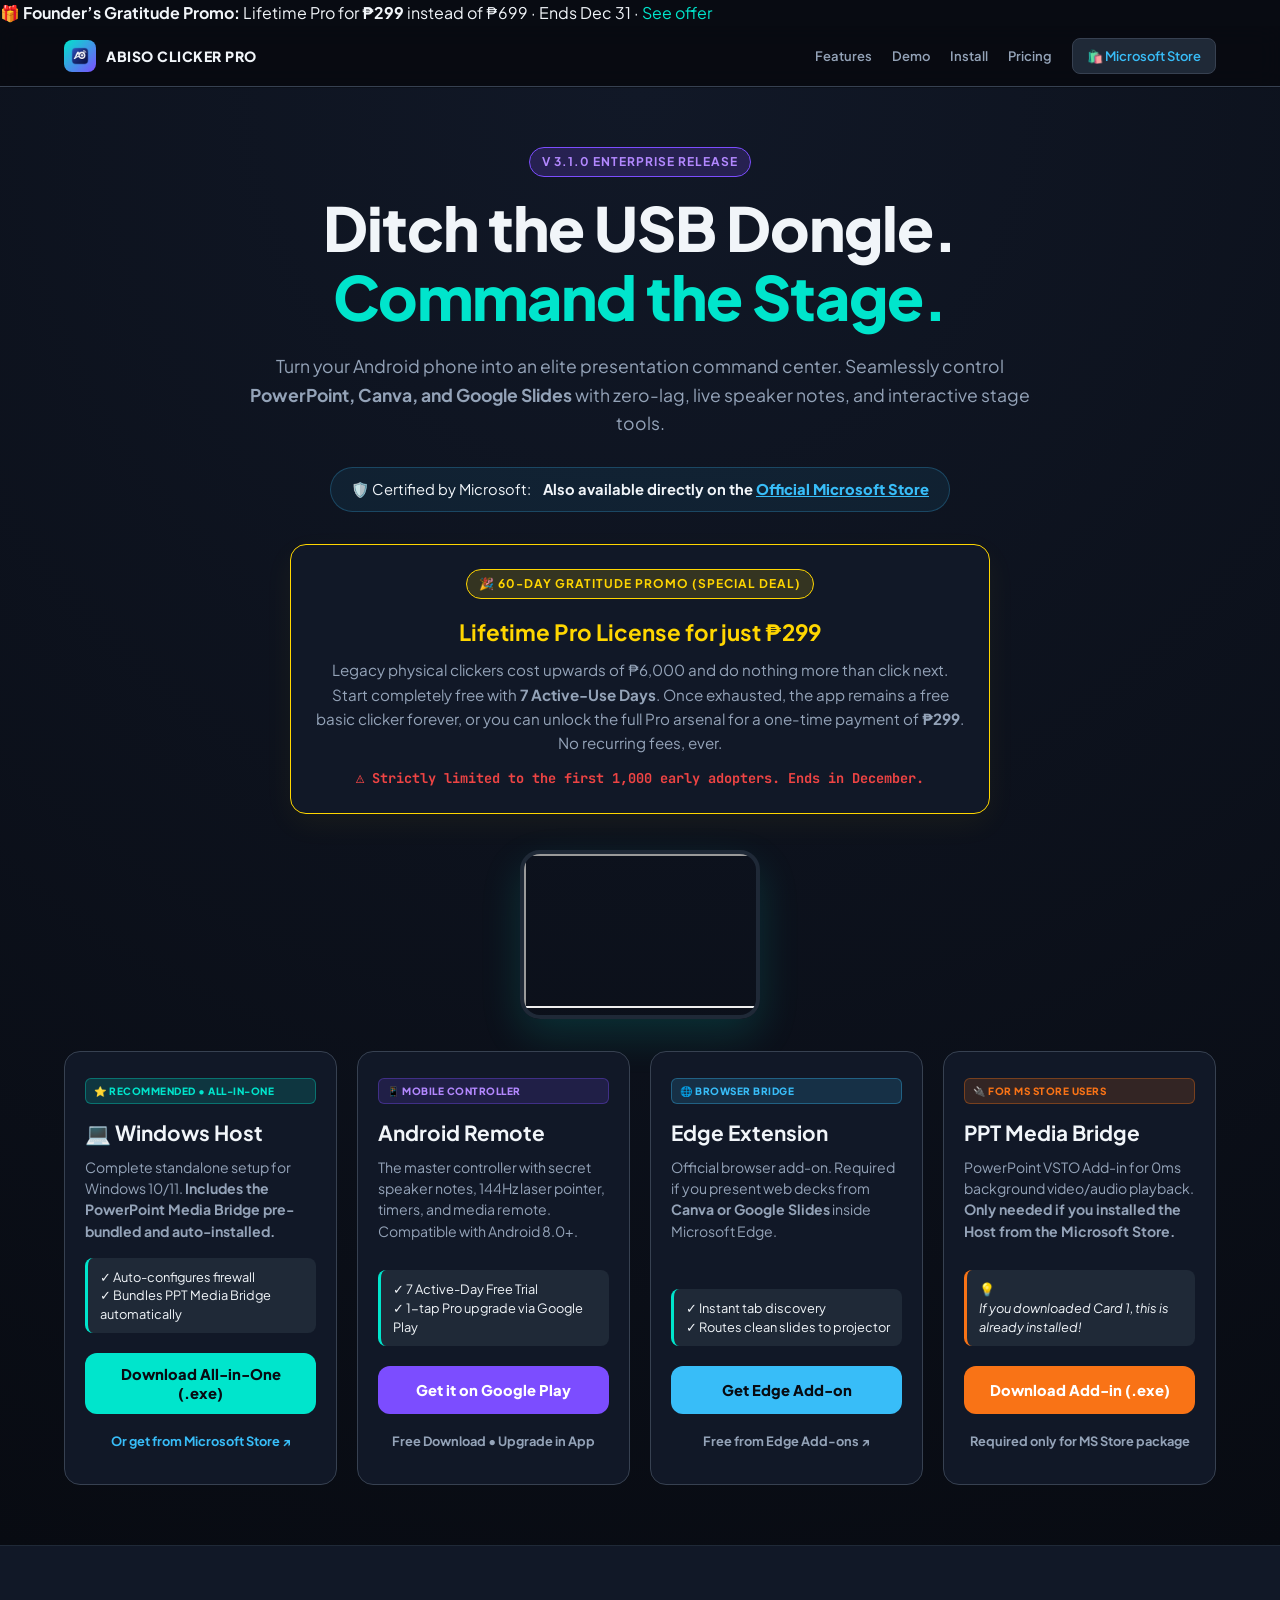
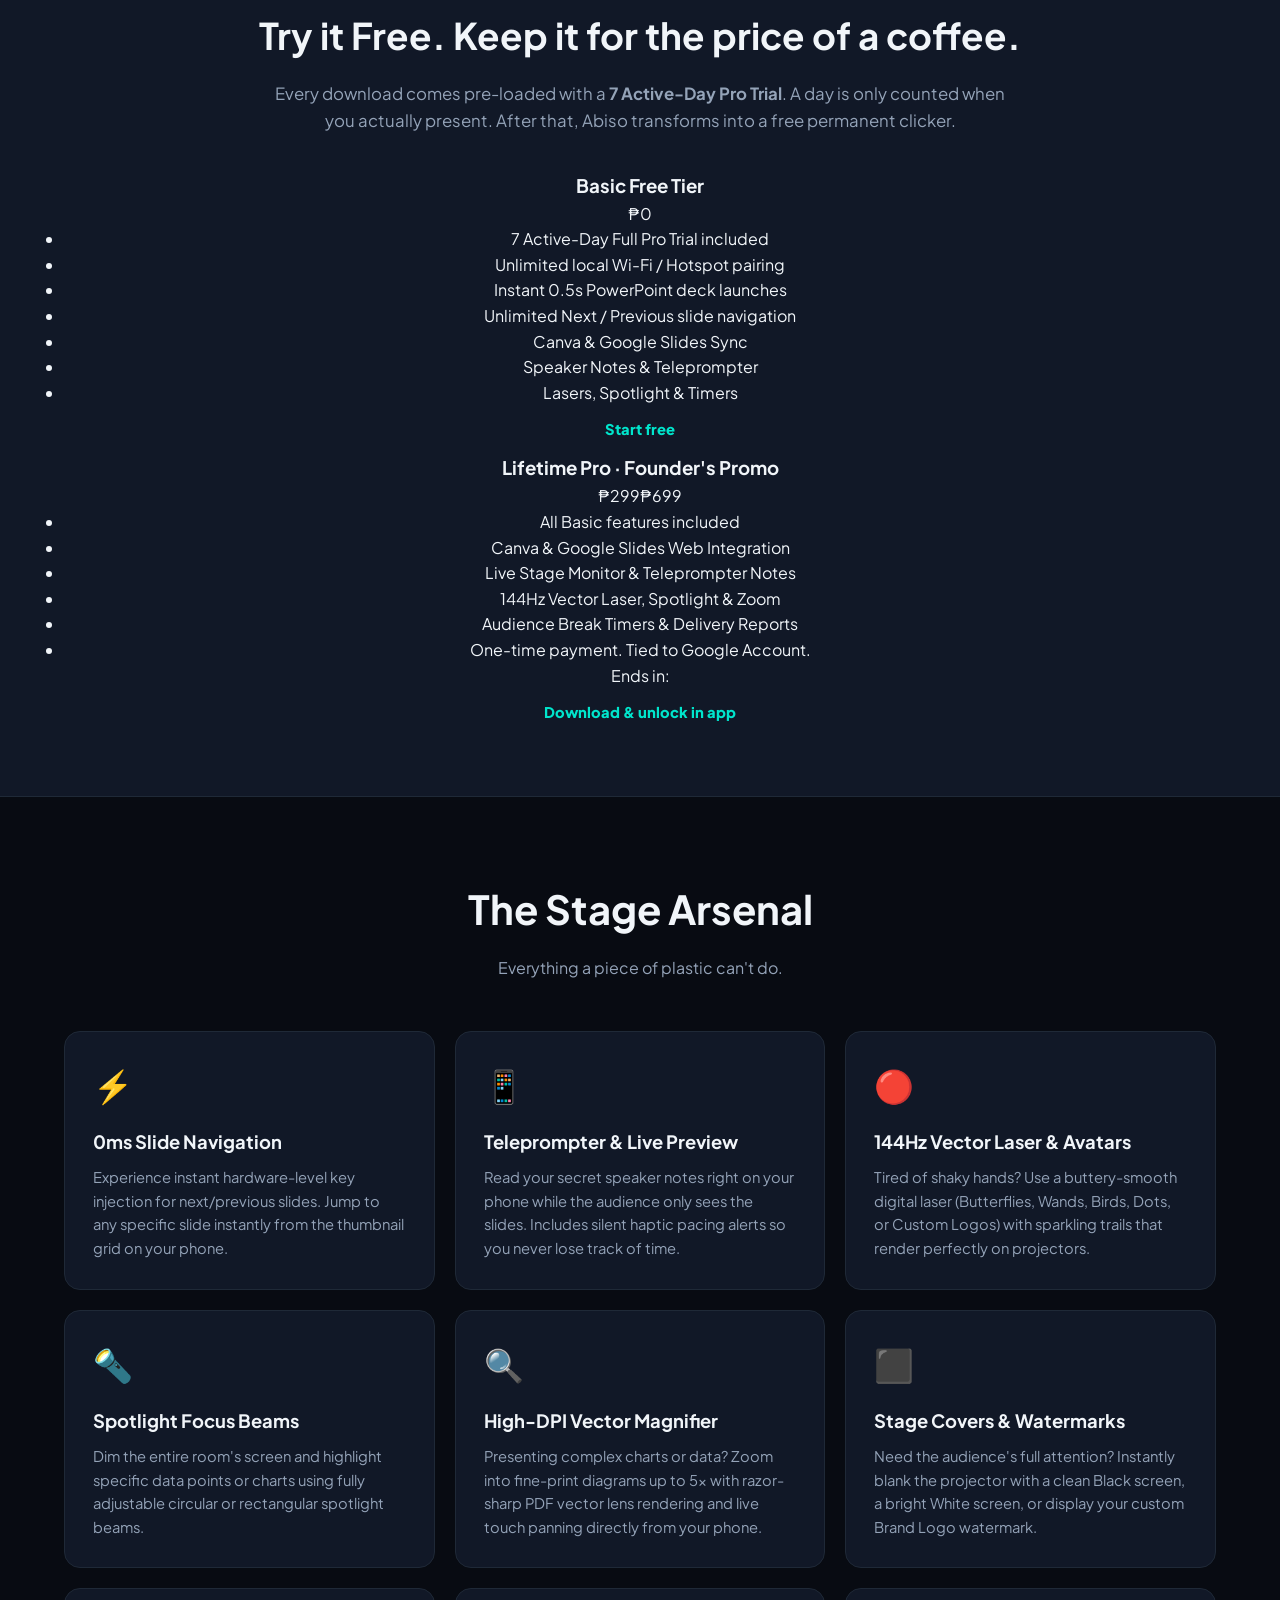
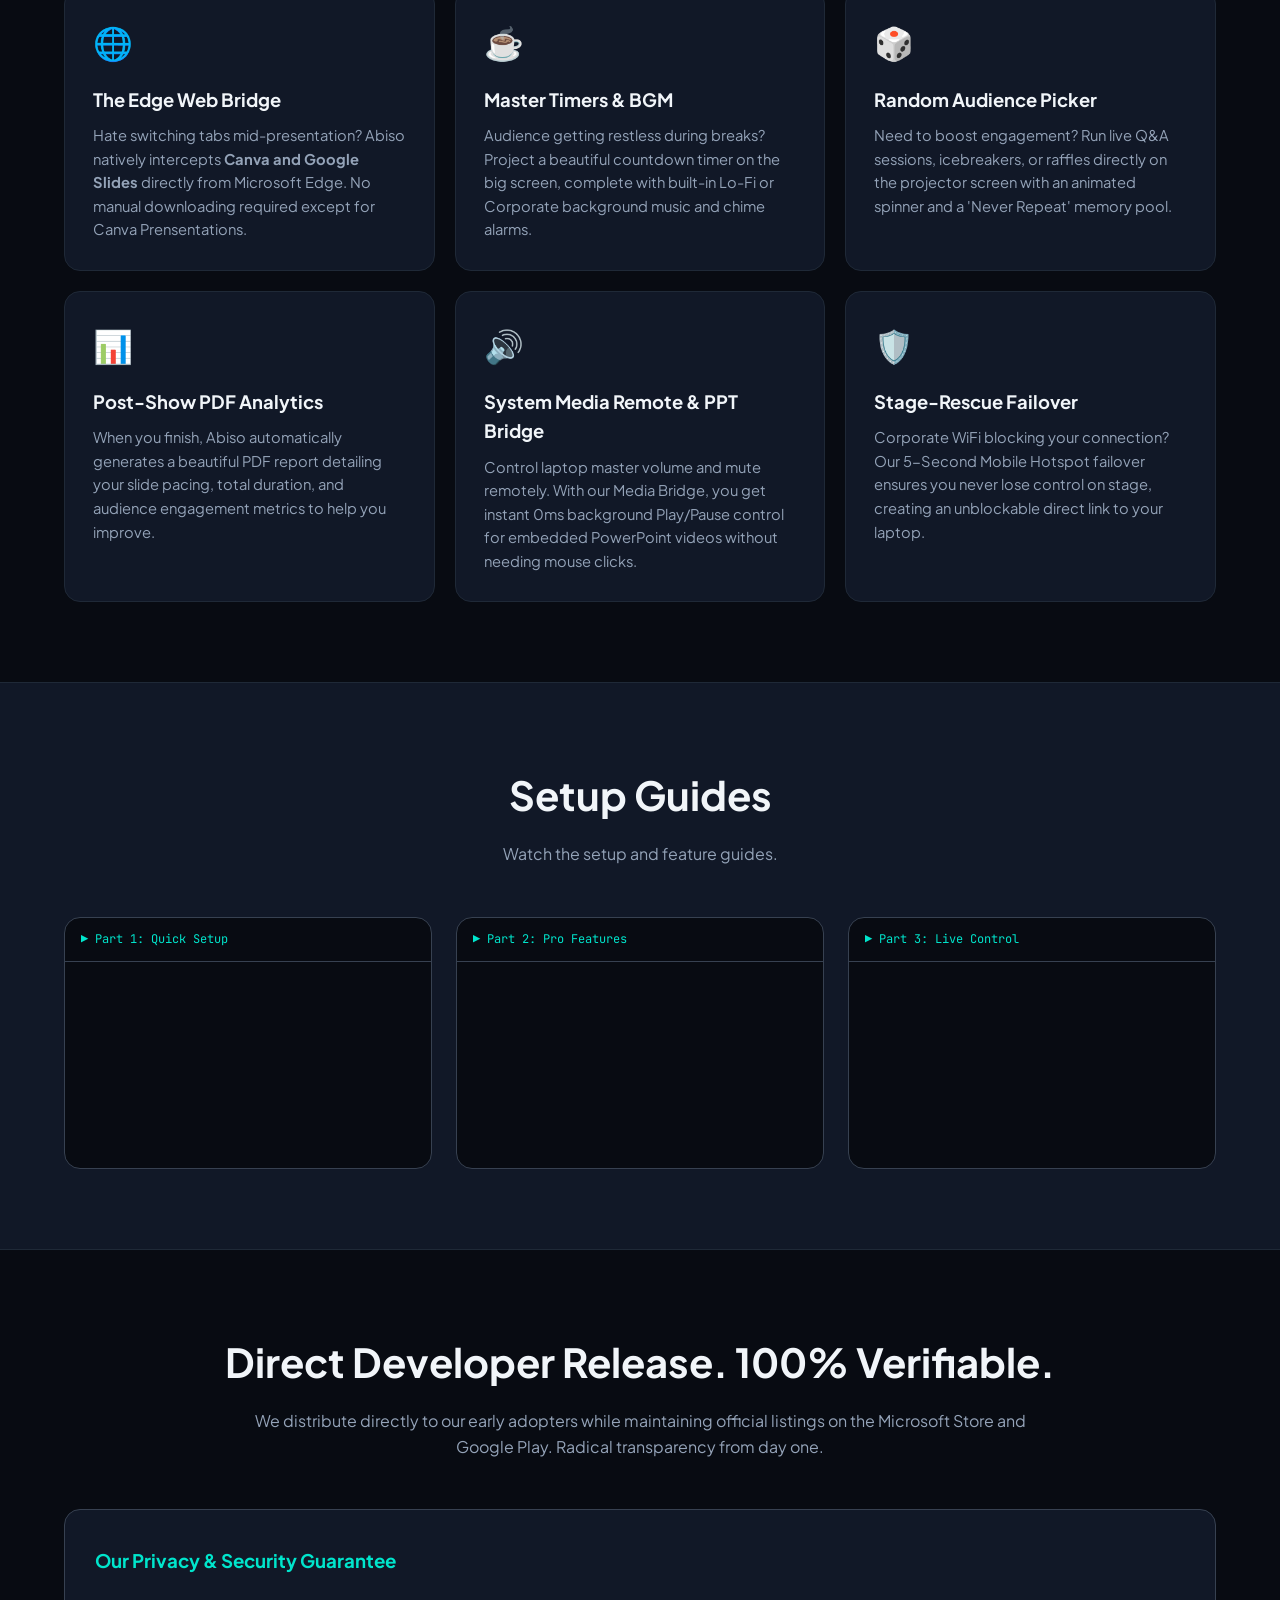
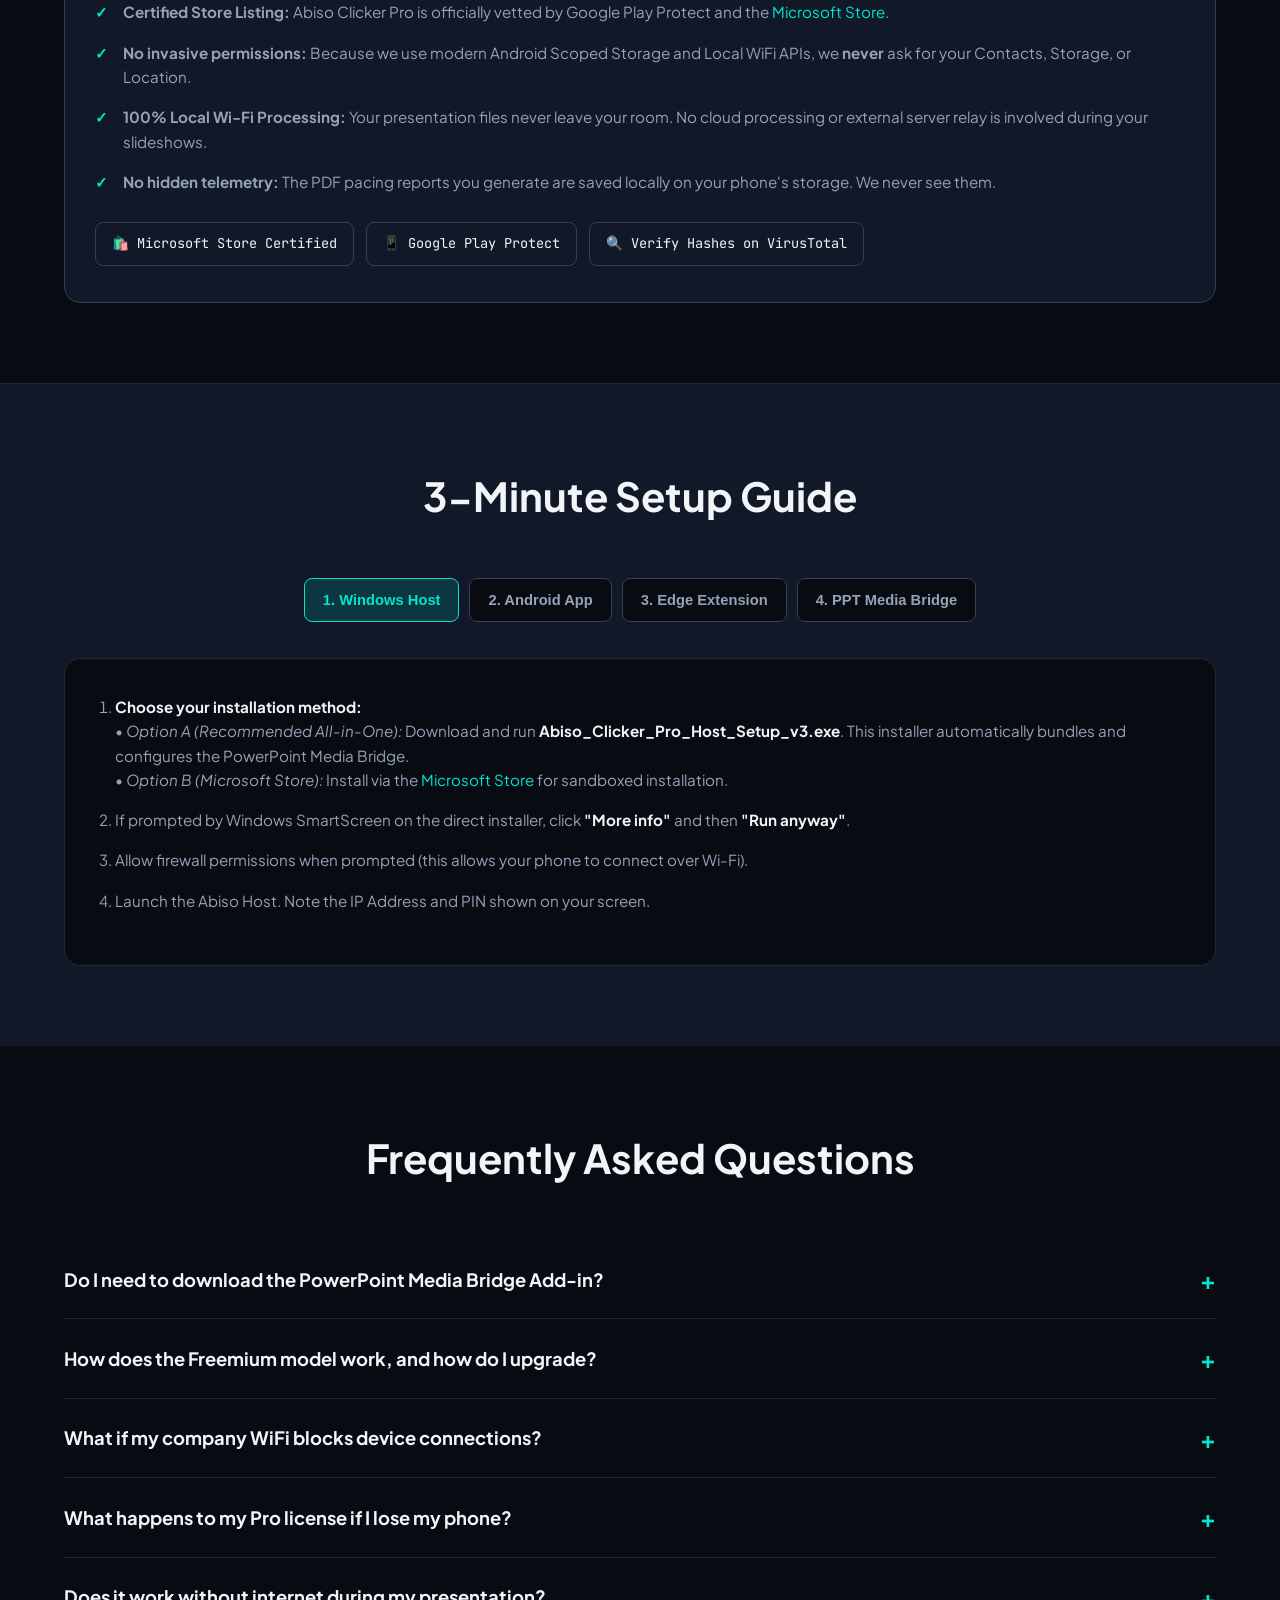
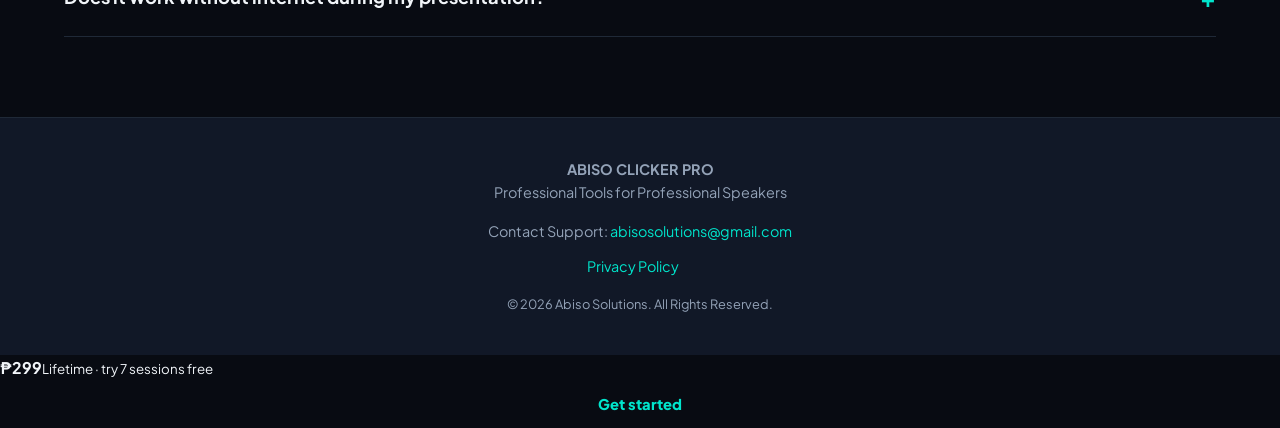
==== commit b5f85efe: "Update index.html" ====
--- a/index.html
+++ b/index.html
@@ -4,13 +4,19 @@
     <meta charset="UTF-8">
     <meta name="viewport" content="width=device-width, initial-scale=1.0">
     <meta name="description" content="Abiso Clicker Pro is an enterprise-grade wireless presentation remote for Windows and Android. Control PowerPoint, Canva, and Google Slides with zero lag.">
-    <title>Abiso Clicker Pro V3.0 | Enterprise Presentation Control</title>
+    <title>Abiso Clicker Pro V3.1 | Enterprise Presentation Control</title>
     <link rel="icon" type="image/png" href="new_abiso_logo.png">
     <link href="https://fonts.googleapis.com/css2?family=Plus+Jakarta+Sans:wght@400;500;700;800&family=JetBrains+Mono:wght@400;700&display=swap" rel="stylesheet">
     <link rel="stylesheet" href="styles.css">
     <script src="script.js" defer></script>
 </head>
 <body>
+
+<!-- TOP PROMO STRIP WITH COUNTDOWN -->
+<div class="strip" id="promoStrip">
+    🎁 <b>Founder’s Gratitude Promo:</b> Lifetime Pro for <b data-now>₱299</b> instead of ₱699 · Ends Dec 31 · <span class="timer" data-timer></span>
+    <a href="#pricing">See offer</a>
+</div>
 
 <nav>
 <div class="nav-inner">
@@ -22,36 +28,39 @@
       <a href="#features">Features</a>
       <a href="#demo">Demo</a>
       <a href="#install">Install</a>
-      <a href="#faq">FAQ</a>
+      <a href="#pricing">Pricing</a>
       <a href="https://apps.microsoft.com/detail/9MZBPGMQS55P" target="_blank" class="nav-store-btn">🛍️ Microsoft Store</a>
   </div>
 </div>
 </nav>
 
 <header>
-<div class="container">
-  <span class="badge v3">v 3.0.0 Enterprise Release</span>
-  <h1>Ditch the USB Dongle.<br><span>Command the Stage.</span></h1>
-  <p class="hero-sub">Turn your Android phone into an elite presentation command center. Seamlessly control <strong>PowerPoint, Canva, and Google Slides</strong> with zero-lag, live speaker notes, and interactive stage tools.</p>
-
+<div class="container hero-grid">
+  <div class="hero-text">
+      <span class="badge v3">v 3.1.0 Enterprise Release</span>
+      <h1>Ditch the USB Dongle.<br><span>Command the Stage.</span></h1>
+      <p class="hero-sub">Turn your Android phone into an elite presentation command center. Seamlessly control <strong>PowerPoint, Canva, and Google Slides</strong> with zero-lag, live speaker notes, and interactive stage tools.</p>
+
+      <div class="store-anchor-bar">
+          <span>🛡️ Certified by Microsoft:</span>
+          <strong>Also available directly on the <a href="https://apps.microsoft.com/detail/9MZBPGMQS55P" target="_blank">Official Microsoft Store</a></strong>
+      </div>
+
+      <div class="promo-box">
+          <span class="badge promo">🎉 60-DAY GRATITUDE PROMO (SPECIAL DEAL)</span>
+          <h3>Lifetime Pro License for just <span data-now>₱299</span></h3>
+          <p>Legacy physical clickers cost upwards of ₱6,000 and do nothing more than click next. Start completely free with <strong>7 Active-Use Days</strong>. Once exhausted, the app remains a free basic clicker forever, or you can unlock the full Pro arsenal for a one-time payment of <strong data-now>₱299</strong>. No recurring fees, ever.</p>
+          <div class="limit">⚠️ Strictly limited to the first 1,000 early adopters. Ends in December.</div>
+      </div>
+  </div>
+
+  <!-- EMBEDDED VERTICAL YOUTUBE SHORT -->
   <div class="hero-video-wrapper">
-      <video autoplay loop muted playsinline>
-          <source src="demo.mp4" type="video/mp4">
-      </video>
-  </div>
-
-  <div class="store-anchor-bar">
-      <span>🛡️ Certified by Microsoft:</span>
-      <strong>Also available directly on the <a href="https://apps.microsoft.com/detail/9MZBPGMQS55P" target="_blank">Official Microsoft Store</a></strong>
-  </div>
-
-  <div class="promo-box">
-      <span class="badge promo">🎉 FOUNDER'S EDITION (EARLY ACCESS)</span>
-      <h3>Lifetime Pro License for just ₱699 / $14.99</h3>
-      <p>Legacy physical clickers cost upwards of ₱6,000 and do nothing more than click next. Start completely free with <strong>7 full presentation sessions that never expire</strong>. When your trial is finished, unlock your Lifetime Pro License with a single tap directly inside the Android app—no recurring fees, ever.</p>
-      <div class="limit">⚠️ Strictly limited to the first 1,000 early adopters.</div>
-  </div>
-
+      <iframe src="https://www.youtube.com/embed/Hn0IUUNYrOc?autoplay=1&mute=1&loop=1&playlist=Hn0IUUNYrOc&controls=0&modestbranding=1&rel=0" allow="autoplay; encrypted-media" allowfullscreen title="Abiso Clicker Pro Promo"></iframe>
+  </div>
+</div>
+
+<div class="container">
   <div class="download-grid">
       <!-- CARD 1 -->
       <div class="dl-card">
@@ -77,12 +86,12 @@
               <h3>Android Remote</h3>
               <p>The master controller with secret speaker notes, 144Hz laser pointer, timers, and media remote. Compatible with Android 8.0+.</p>
             <div class="note">
-                  ✓ 7 Non-expiring free stage sessions<br>
-                  ✓ 1-tap Pro upgrade & payment inside app
+                  ✓ 7 Active-Day Free Trial<br>
+                  ✓ 1-tap Pro upgrade via Google Play
               </div>
           </div>
           <div class="dl-card-actions">
-              <a href="https://github.com/abisosolutions/Abiso-Clicker-Pro-Distribution/releases/latest/download/Abiso_Clicker_Pro_v3.apk" class="btn btn-secondary">Download App (.apk)</a>
+              <a href="https://play.google.com/store/apps/details?id=com.app.remotecontroller" class="btn btn-secondary">Get it on Google Play</a>
               <span class="btn-store-sub muted">Free Download • Upgrade in App</span>
           </div>
       </div>
@@ -111,7 +120,7 @@
               <h3>PPT Media Bridge</h3>
               <p>PowerPoint VSTO Add-in for 0ms background video/audio playback. <strong>Only needed if you installed the Host from the Microsoft Store.</strong></p>
               <div class="note orange">
-                  💡 <em>If you downloaded Card 1 (All-in-One .exe), this is already installed!</em>
+                  💡 <em>If you downloaded Card 1, this is already installed!</em>
               </div>
           </div>
           <div class="dl-card-actions">
@@ -123,15 +132,46 @@
 </div>
 </header>
 
-<section class="risk-section">
-<div class="container">
-  <h2>Test It on a Real Audience. 100% Risk-Free.</h2>
-  <p style="color: var(--text-muted); max-width: 760px; margin: 0 auto 16px; font-size: 1.05rem;">
-      Every download comes pre-loaded with <strong>7 Full Presentation Sessions for FREE</strong>. These credits <strong>never expire</strong>—no ticking 7-day clocks, no upfront credit card, and zero automatic subscriptions. Command real stages, use the 144Hz laser, and preview your hidden teleprompter notes live.
+<section id="pricing" class="risk-section">
+<div class="container">
+  <h2>Try it Free. Keep it for the price of a coffee.</h2>
+  <p style="color: var(--text-muted); max-width: 760px; margin: 0 auto 36px; font-size: 1.05rem;">
+      Every download comes pre-loaded with a <strong>7 Active-Day Pro Trial</strong>. A day is only counted when you actually present. After that, Abiso transforms into a free permanent clicker. 
   </p>
-  <p style="color: var(--text-muted); max-width: 760px; margin: 0 auto; font-size: 0.95rem;">
-      Once your 7 free sessions are used, upgrading to the permanent <strong>Lifetime Pro License</strong> is instant: seamlessly complete your one-time payment directly inside the <strong>Android App</strong> via GCash, Maya, Card, or PayPal. Pay once, command the stage forever.
-  </p>
+  
+  <div class="plans">
+    <!-- FREE TIER -->
+    <div class="plan">
+      <h3>Basic Free Tier</h3>
+      <div class="big">₱0</div>
+      <ul>
+        <li>7 Active-Day Full Pro Trial included</li>
+        <li>Unlimited local Wi-Fi / Hotspot pairing</li>
+        <li>Instant 0.5s PowerPoint deck launches</li>
+        <li>Unlimited Next / Previous slide navigation</li>
+        <li class="locked">Canva & Google Slides Sync</li>
+        <li class="locked">Speaker Notes & Teleprompter</li>
+        <li class="locked">Lasers, Spotlight & Timers</li>
+      </ul>
+      <a class="btn btn-ghost" href="#install">Start free</a>
+    </div>
+
+    <!-- PRO TIER -->
+    <div class="plan pro">
+      <h3>Lifetime Pro · Founder's Promo</h3>
+      <div class="price"><span class="big" data-now>₱299</span><span class="strike" data-strike>₱699</span></div>
+      <ul>
+        <li>All Basic features included</li>
+        <li>Canva & Google Slides Web Integration</li>
+        <li>Live Stage Monitor & Teleprompter Notes</li>
+        <li>144Hz Vector Laser, Spotlight & Zoom</li>
+        <li>Audience Break Timers & Delivery Reports</li>
+        <li>One-time payment. Tied to Google Account.</li>
+      </ul>
+      <span class="timer-box" data-promo-only>Ends in: <span class="timer" data-timer></span></span>
+      <a class="btn btn-main" href="https://play.google.com/store/apps/details?id=com.app.remotecontroller">Download & unlock in app</a>
+    </div>
+  </div>
 </div>
 </section>
 
@@ -150,7 +190,7 @@
       <div class="feat-card">
           <div class="feat-icon">📱</div>
           <h4>Teleprompter & Live Preview</h4>
-          <p>Read your secret speaker notes right on your phone while the audience only sees the presentation. Includes silent haptic pacing alerts so you never lose track of time.</p>
+          <p>Read your secret speaker notes right on your phone while the audience only sees the slides. Includes silent haptic pacing alerts so you never lose track of time.</p>
       </div>
       <div class="feat-card">
           <div class="feat-icon">🔴</div>
@@ -209,8 +249,8 @@
 <section id="demo" class="demo-section">
 <div class="container">
   <div class="section-header">
-      <h2>See It In Action</h2>
-      <p style="color: var(--text-muted);">Watch the setup, features, and live presentation control.</p>
+      <h2>Setup Guides</h2>
+      <p style="color: var(--text-muted);">Watch the setup and feature guides.</p>
   </div>
   <div class="video-grid">
       <div class="video-card">
@@ -239,19 +279,19 @@
 <div class="container">
   <div class="section-header">
       <h2>Direct Developer Release. 100% Verifiable.</h2>
-      <p style="color: var(--text-muted); max-width: 800px; margin: 0 auto;">We distribute directly to our early adopters while maintaining official listings on the Microsoft Store. Radical transparency from day one.</p>
+      <p style="color: var(--text-muted); max-width: 800px; margin: 0 auto;">We distribute directly to our early adopters while maintaining official listings on the Microsoft Store and Google Play. Radical transparency from day one.</p>
   </div>
   <div class="trust-box">
       <h3 style="color: var(--accent);">Our Privacy & Security Guarantee</h3>
       <ul>
-          <li><strong>Certified Store Listing:</strong> Abiso Clicker Pro Host is officially vetted and available on the <a href="https://apps.microsoft.com/detail/9MZBPGMQS55P" target="_blank">Microsoft Store</a>.</li>
+          <li><strong>Certified Store Listing:</strong> Abiso Clicker Pro is officially vetted by Google Play Protect and the <a href="https://apps.microsoft.com/detail/9MZBPGMQS55P" target="_blank">Microsoft Store</a>.</li>
           <li><strong>No invasive permissions:</strong> Because we use modern Android Scoped Storage and Local WiFi APIs, we <strong>never</strong> ask for your Contacts, Storage, or Location.</li>
           <li><strong>100% Local Wi-Fi Processing:</strong> Your presentation files never leave your room. No cloud processing or external server relay is involved during your slideshows.</li>
           <li><strong>No hidden telemetry:</strong> The PDF pacing reports you generate are saved locally on your phone's storage. We never see them.</li>
       </ul>
       <div class="trust-badges">
           <a href="https://apps.microsoft.com/detail/9MZBPGMQS55P" target="_blank" class="trust-badge-pill">🛍️ Microsoft Store Certified</a>
-          <a href="https://microsoftedge.microsoft.com/addons/detail/ajcghecbgeinlcilkclniljojjcfmofm" target="_blank" class="trust-badge-pill">🌐 Edge Add-ons Verified</a>
+          <a href="https://play.google.com/store/apps/details?id=com.app.remotecontroller" target="_blank" class="trust-badge-pill">📱 Google Play Protect</a>
           <a href="https://www.virustotal.com/" target="_blank" class="vt-link">🔍 Verify Hashes on VirusTotal</a>
       </div>
   </div>
@@ -285,8 +325,7 @@
 
   <div id="tab-android" class="tab-content">
       <ol>
-          <li>Download the <strong>Abiso_Clicker_Pro_v3.apk</strong> to your Android phone.</li>
-          <li>Tap the file to install. If prompted by Android, tap <strong>Settings</strong> and enable "Allow from this source".</li>
+          <li>Download <strong>Abiso Clicker Pro</strong> from the Google Play Store to your Android phone.</li>
           <li>Open the app. Enter the IP Address and PIN shown on your laptop, or tap the QR icon to scan the screen.</li>
           <li>Tap <strong>Connect</strong>. You are now controlling your laptop!</li>
       </ol>
@@ -331,21 +370,12 @@
   </div>
 
   <div class="faq-item">
-      <div class="faq-q" onclick="toggleFaq(this)">Why is Abiso available as both a Direct Download and on the Microsoft Store?</div>
+      <div class="faq-q" onclick="toggleFaq(this)">How does the Freemium model work, and how do I upgrade?</div>
       <div class="faq-a">
-          We provide both options for maximum convenience:<br><br>
-          • <strong>Direct All-in-One Installer (.exe):</strong> Best for general users because it bundles the Windows Host and PowerPoint Media Bridge into a single, seamless 1-click setup.<br>
-          • <strong>Microsoft Store Listing:</strong> Ideal for corporate or locked-down IT laptops where users are restricted from running external installers and must install software through the official Windows Store.
-      </div>
-  </div>
-
-  <div class="faq-item">
-      <div class="faq-q" onclick="toggleFaq(this)">How do the 7 Free Sessions work, and how do I upgrade?</div>
-      <div class="faq-a">
-          We believe in radical transparency: you should never pay for stage software until you've verified that it makes you look like a pro in front of a live audience.<br><br>
-          • <strong>7 Non-Expiring Sessions:</strong> A session credit is only used when you actively connect and run a presentation. If your next talk is weeks away, your unused credits will still be waiting for you. No time limits.<br><br>
-          • <strong>Seamless In-App Upgrade:</strong> After your 7 free sessions conclude, you can unlock lifetime unlimited presentations with a single tap inside the Android app. There are no confusing license keys or external websites—payment is processed safely within the app using <strong>GCash, Maya, Debit/Credit Card (via PayMongo), or PayPal</strong>.<br><br>
-          • <strong>One-Time Founder Pricing:</strong> Just <strong>₱699 (Philippines) or $14.99 (International)</strong>. No subscriptions, no renewal fees, and your license is permanently bound to your Google Account.
+          We believe in radical transparency. Every user starts with <strong>7 Active-Use Days</strong> of Lifetime Pro access to test every feature on stage (Canva, Teleprompter, Lasers, Timers).<br><br>
+          • <strong>What happens after 7 days?</strong> Your app <strong>never stops working</strong>. It transitions into a Permanent Free Basic Clicker. You can always connect and use the Next/Previous buttons for PowerPoint for free, forever.<br><br>
+          • <strong>Seamless In-App Upgrade:</strong> To unlock the Pro features permanently, tap the 👑 Crown icon inside the Android app to pay via Google Play (supports GCash, Maya, Debit/Credit Card).<br><br>
+          • <strong>One-Time Founder Pricing:</strong> Just <strong>₱299</strong>. No subscriptions, no renewal fees, and your license is permanently bound to your Google Account.
       </div>
   </div>
 
@@ -363,14 +393,14 @@
   <div class="faq-item">
       <div class="faq-q" onclick="toggleFaq(this)">What happens to my Pro license if I lose my phone?</div>
       <div class="faq-a">
-          Your license is tied to your Google Account, not your physical device. If you upgrade your phone, simply download the app, sign in with the same Google Account, and your Pro status is instantly restored.
+          Your Lifetime Pro license is securely tied to your Google Account, not your physical device. If you upgrade your phone, simply download the app from Google Play, sign in with the same Google Account, and your Pro status is instantly restored.
       </div>
   </div>
 
   <div class="faq-item">
       <div class="faq-q" onclick="toggleFaq(this)">Does it work without internet during my presentation?</div>
       <div class="faq-a">
-          Yes. Once you have signed in at least once to verify your Pro license, it is securely cached on your phone. You do not need active internet to present using PowerPoint. The commands are sent over your Local Area Network (WiFi/Hotspot). Note: You obviously still need internet on the laptop if you are presenting via Canva or Google Slides.
+          Yes! If you are presenting via PowerPoint, the commands travel over your Local Area Network (WiFi/Hotspot). Note: You obviously still need internet on the laptop if you are presenting web decks via Canva or Google Slides.
       </div>
   </div>
 </div>
@@ -388,5 +418,11 @@
 </div>
 </footer>
 
+<!-- MOBILE STICKY BOTTOM BAR -->
+<div class="bar">
+    <div><b data-now>₱299</b><small>Lifetime · try 7 sessions free</small></div>
+    <a class="btn btn-main" href="https://play.google.com/store/apps/details?id=com.app.remotecontroller">Get started</a>
+</div>
+
 </body>
 </html>
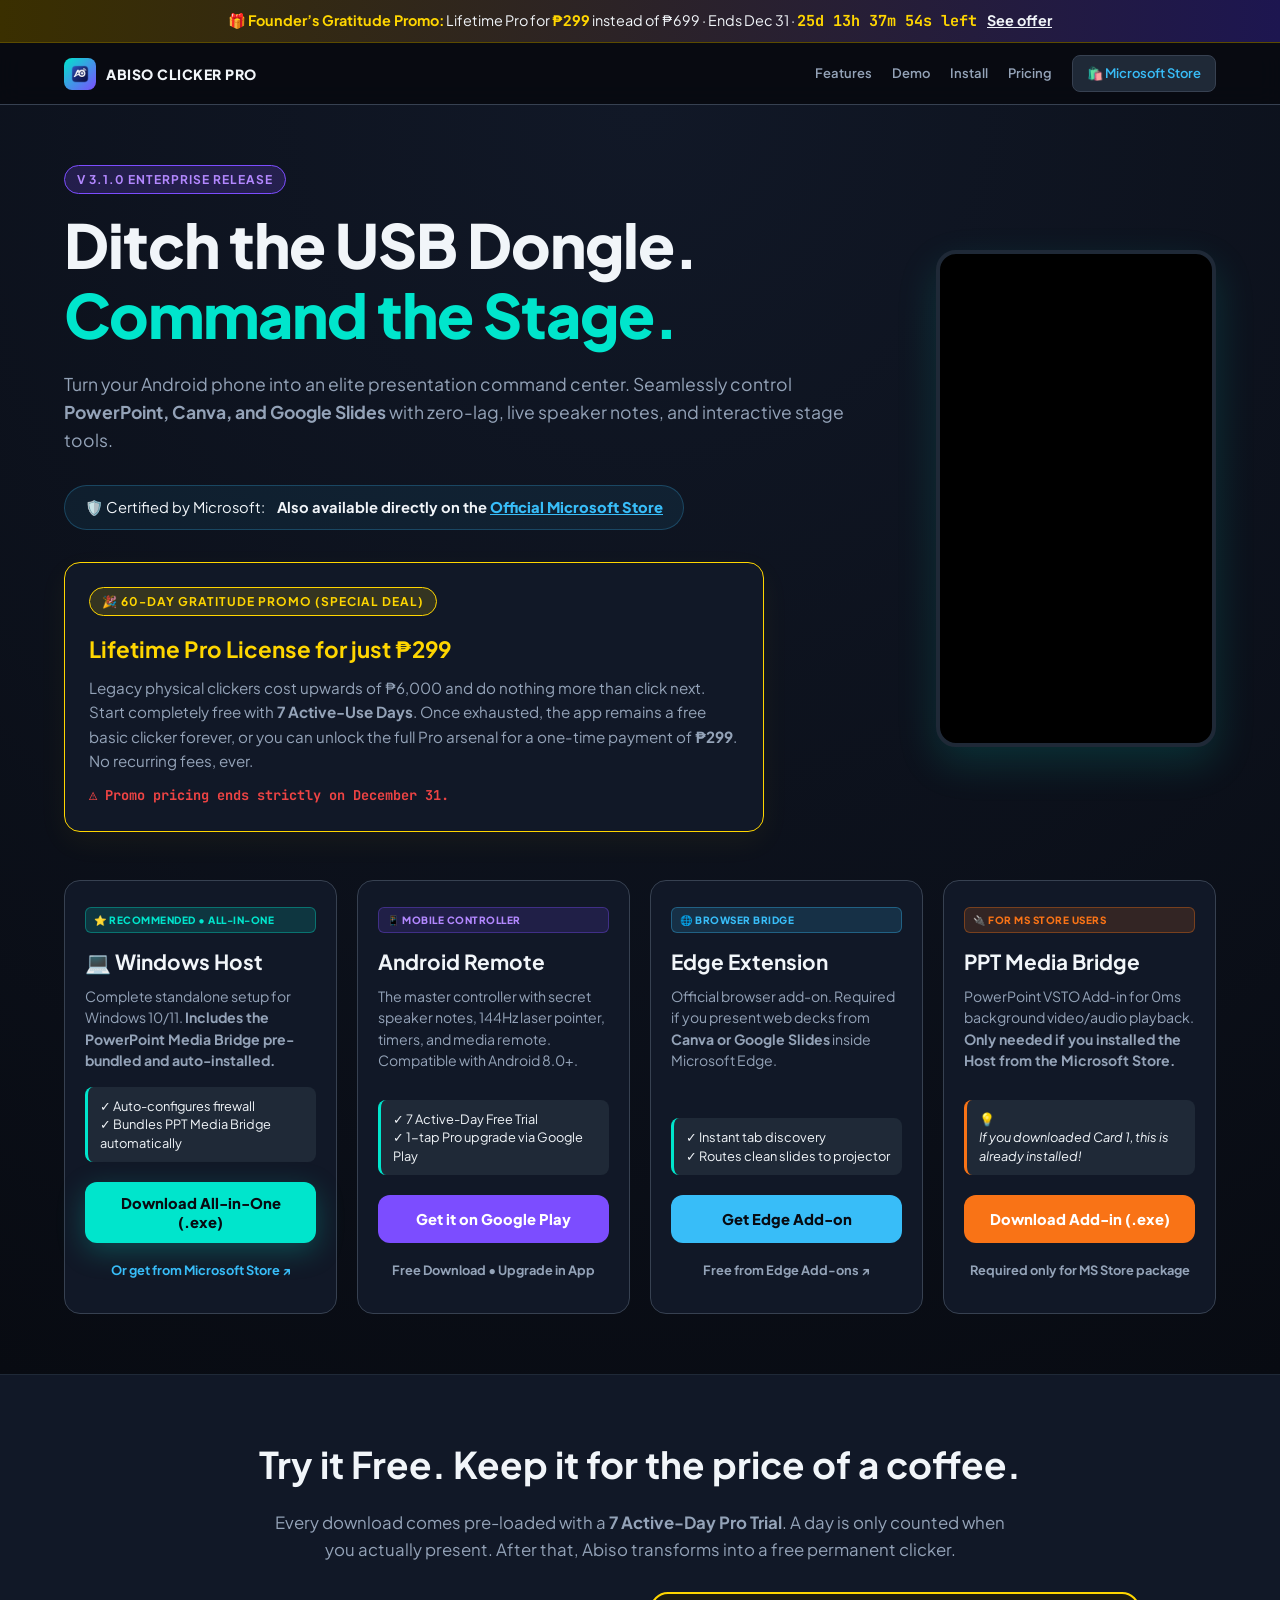
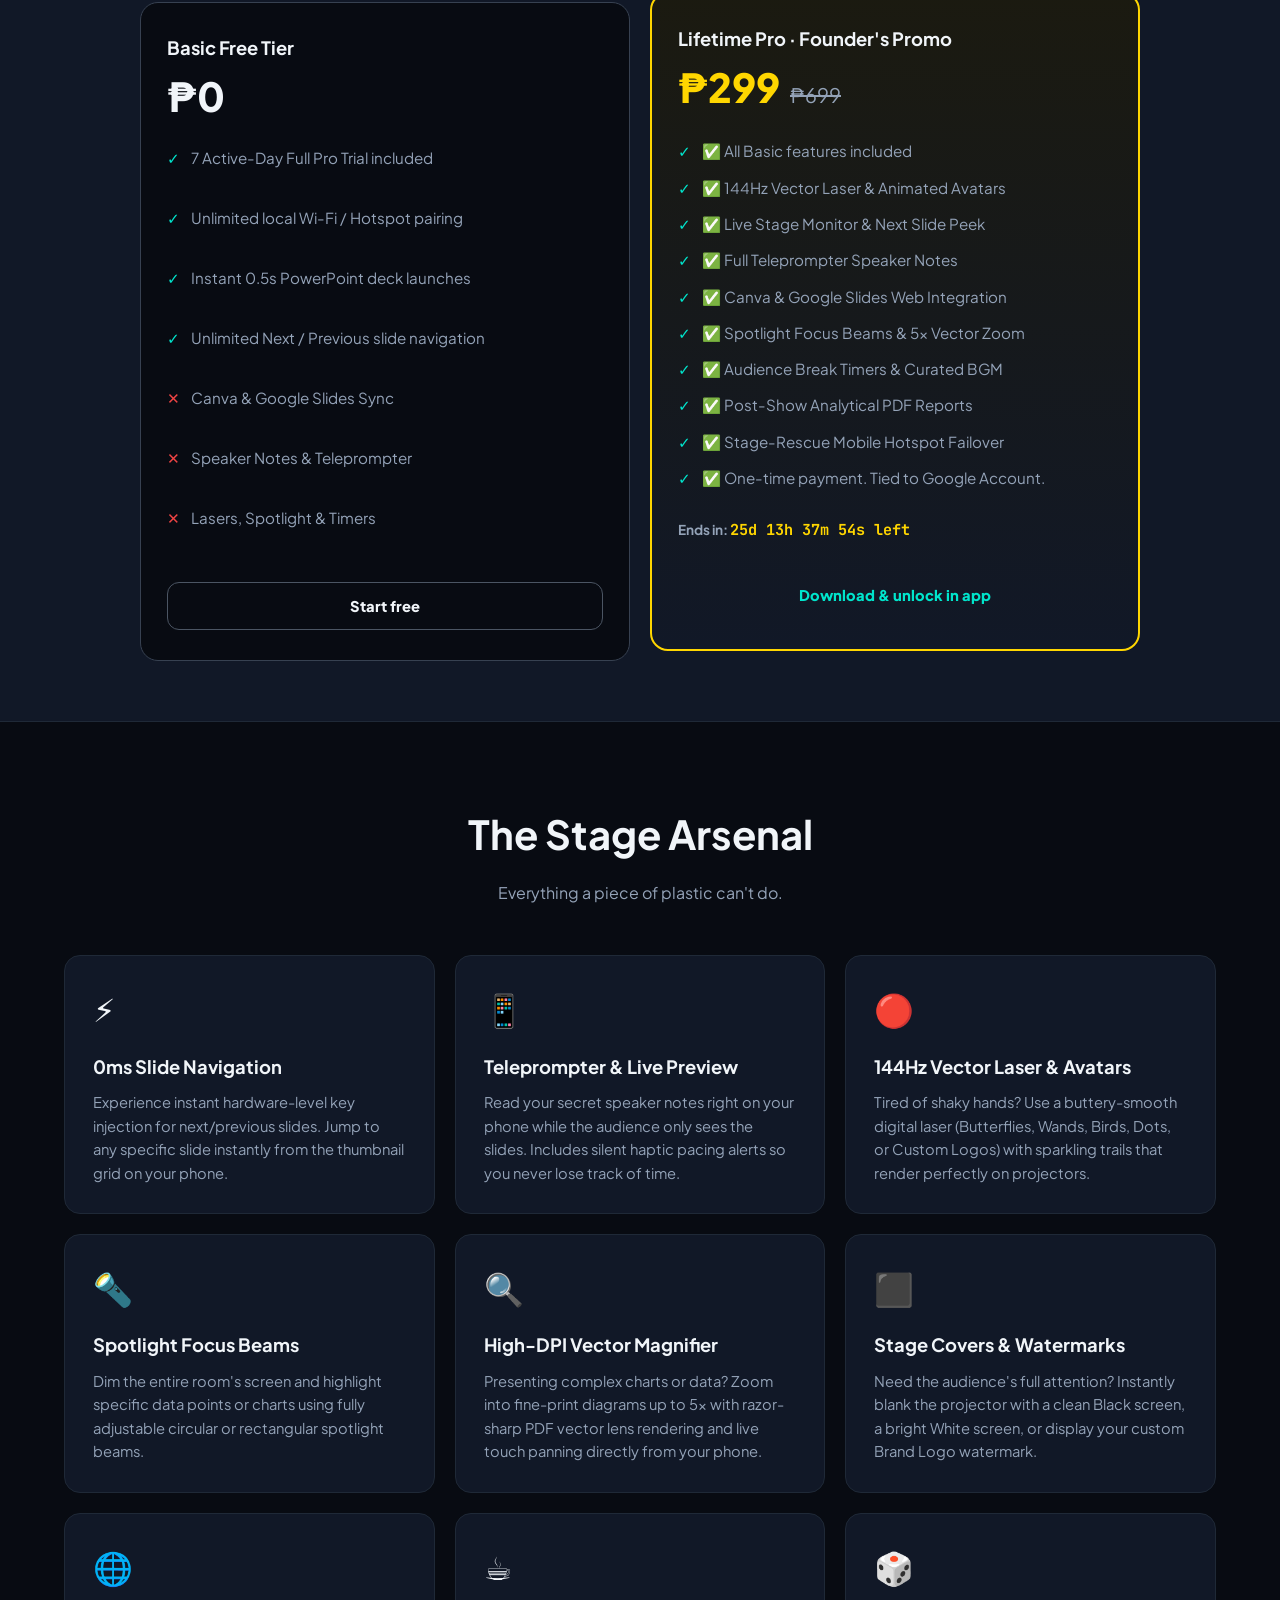
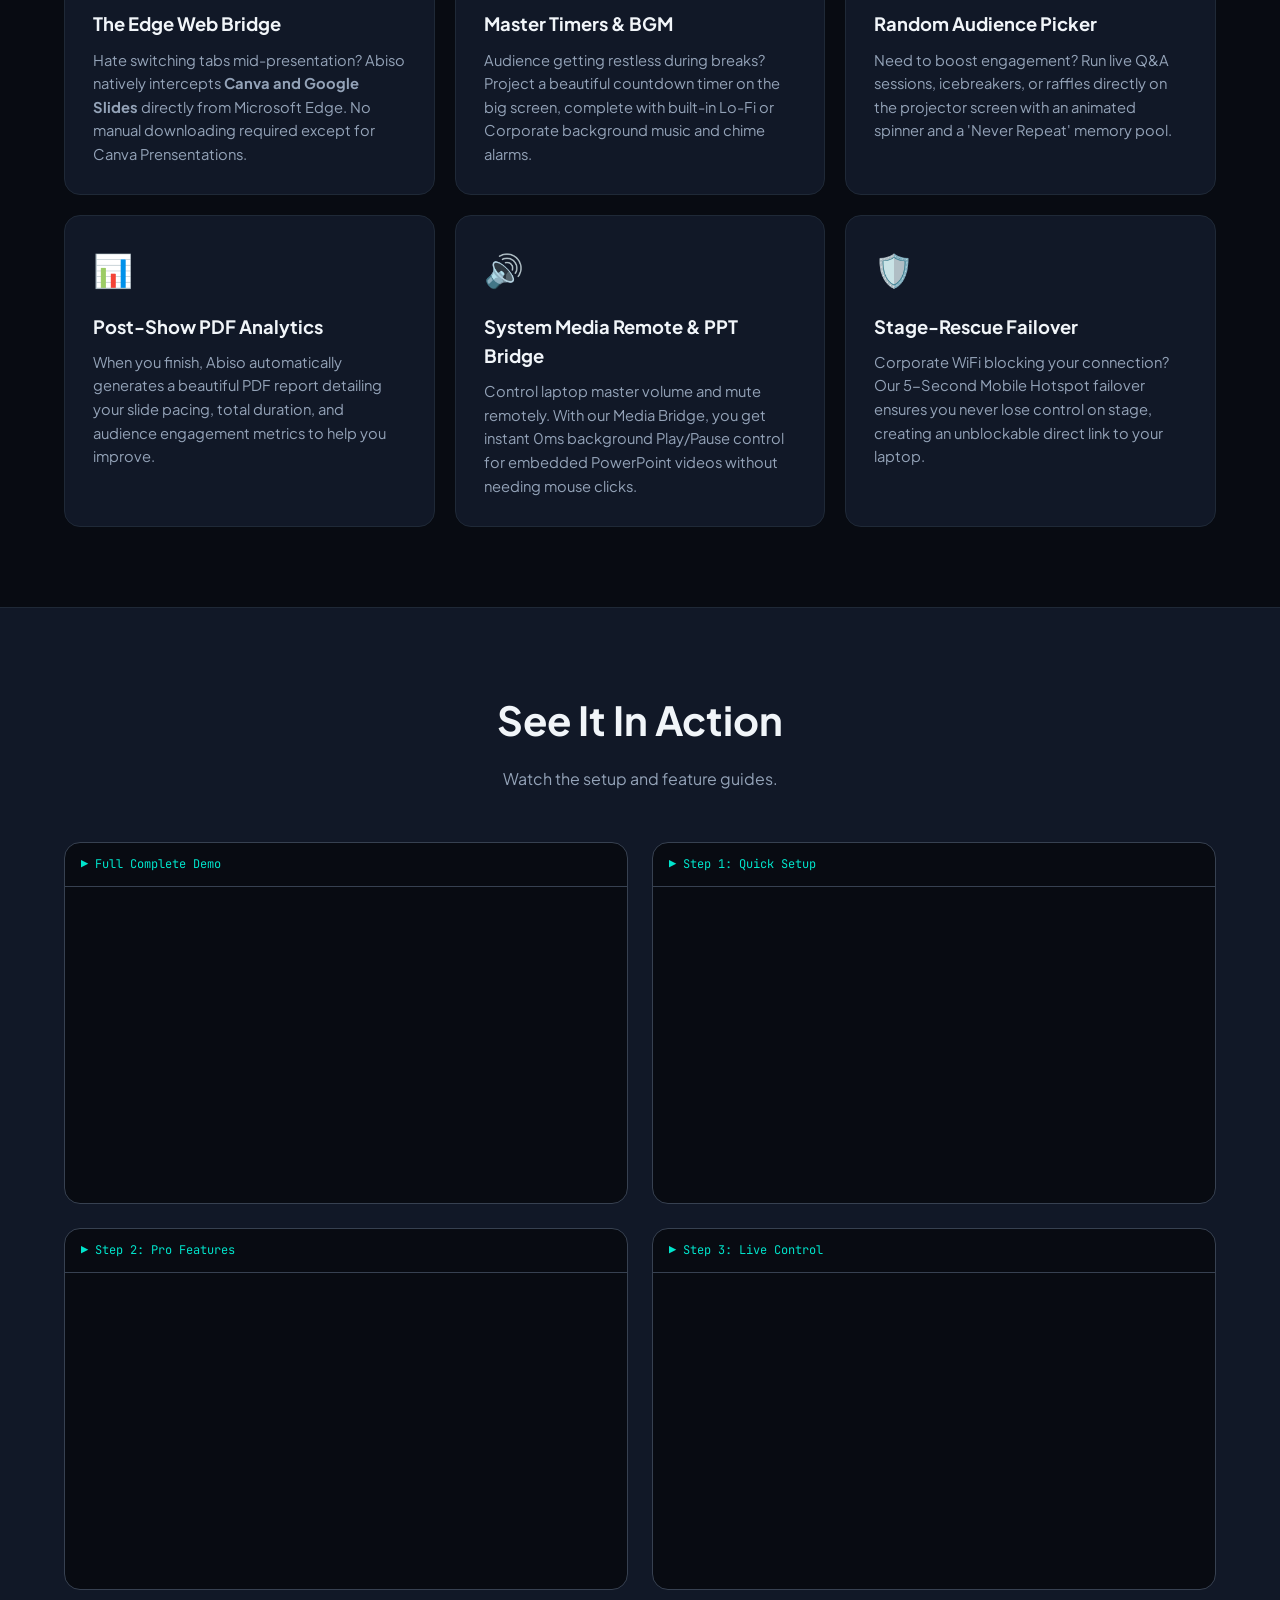
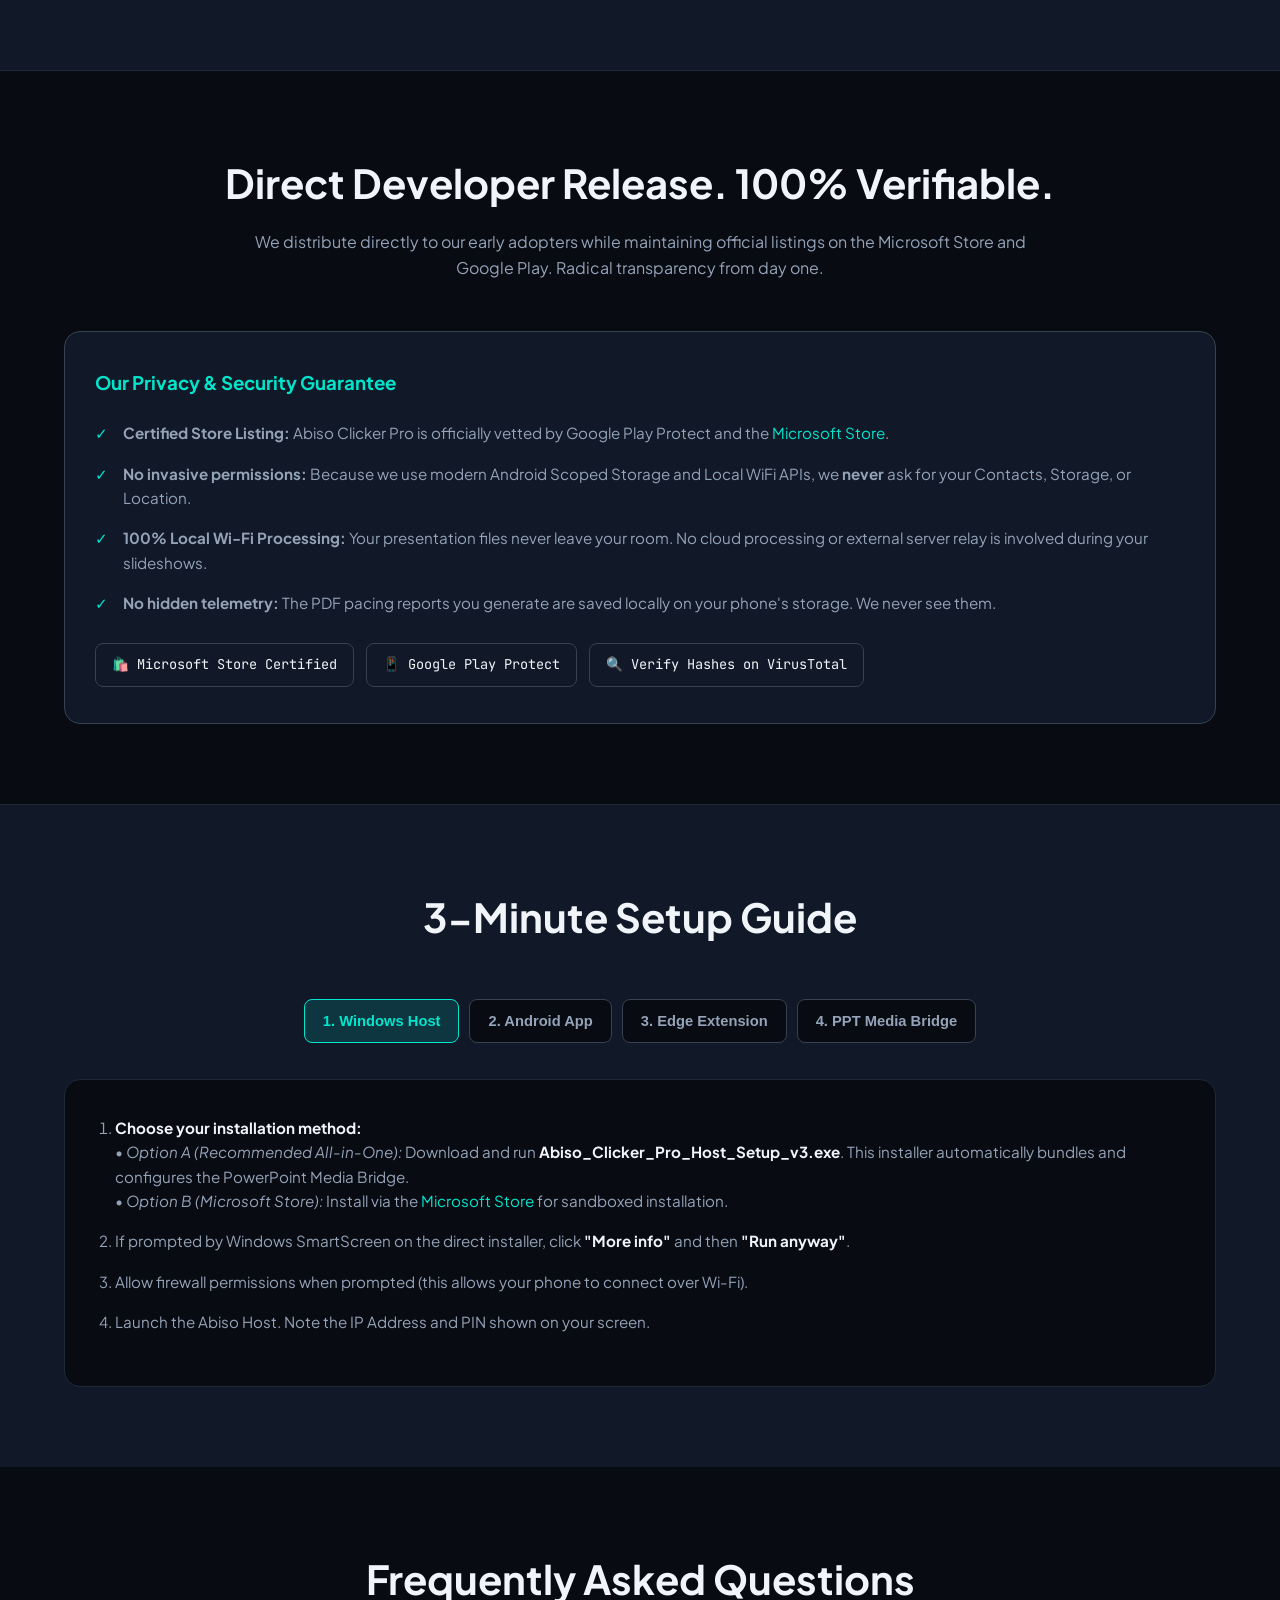
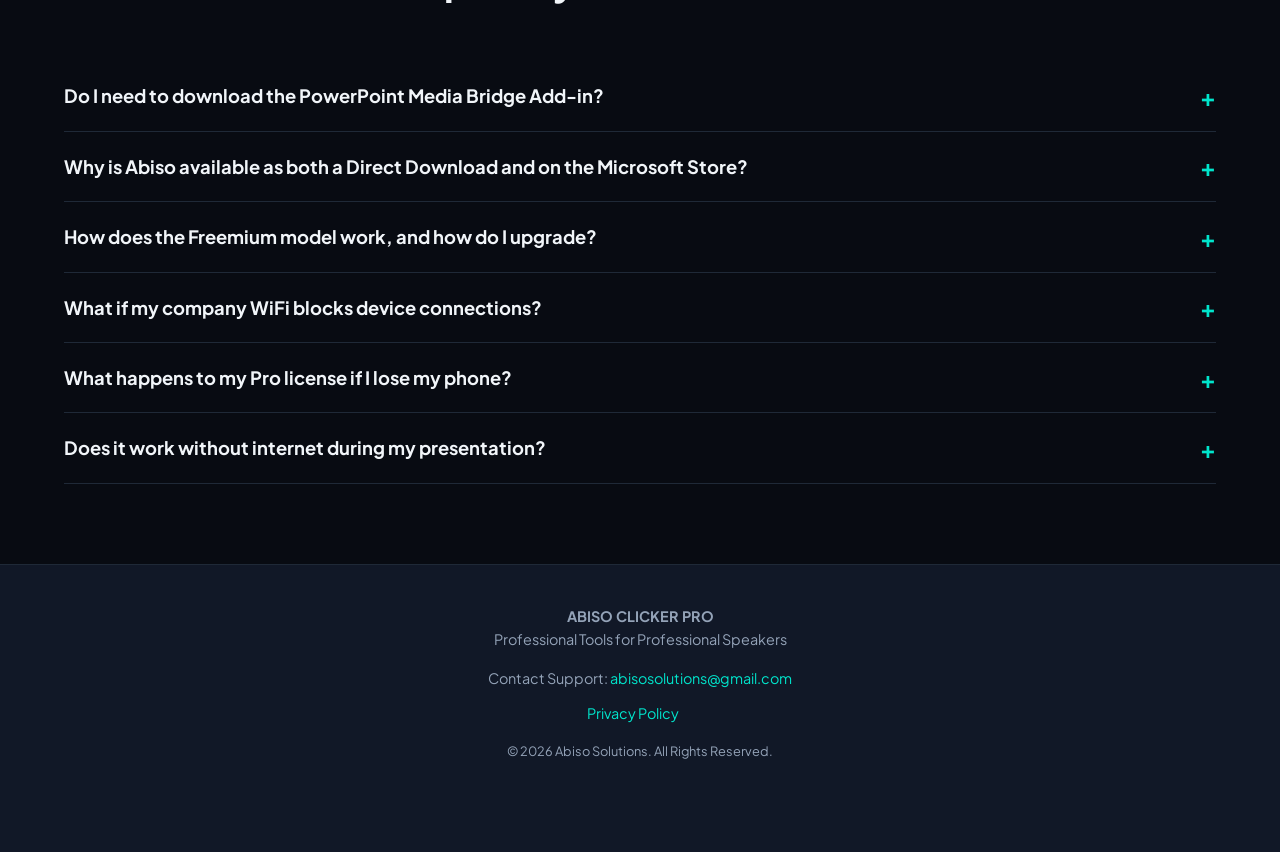
==== commit 3a5fb3a2: "Update index.html" ====
--- a/index.html
+++ b/index.html
@@ -7,8 +7,228 @@
     <title>Abiso Clicker Pro V3.1 | Enterprise Presentation Control</title>
     <link rel="icon" type="image/png" href="new_abiso_logo.png">
     <link href="https://fonts.googleapis.com/css2?family=Plus+Jakarta+Sans:wght@400;500;700;800&family=JetBrains+Mono:wght@400;700&display=swap" rel="stylesheet">
-    <link rel="stylesheet" href="styles.css">
-    <script src="script.js" defer></script>
+    
+    <style>
+        :root {
+            --bg-color: #080B12;
+            --surface: #111827;
+            --surface-elevated: #1F2937;
+            --accent: #00E5CC;
+            --accent-glow: rgba(0, 229, 204, 0.15);
+            --gold: #FFD600;
+            --purple: #7C4DFF;
+            --red: #EF4444;
+            --blue: #38BDF8;
+            --ppt-orange: #F97316;
+            --text-main: #F1F5F9;
+            --text-muted: #94A3B8;
+            --border: #374151;
+        }
+
+        *, *::before, *::after { margin: 0; padding: 0; box-sizing: border-box; }
+        html { scroll-behavior: smooth; scroll-padding-top: 84px; }
+        body { font-family: 'Plus Jakarta Sans', system-ui, sans-serif; background-color: var(--bg-color); color: var(--text-main); line-height: 1.6; overflow-x: hidden; -webkit-font-smoothing: antialiased; }
+        a { text-decoration: none; color: var(--accent); }
+        .container { max-width: 1200px; margin: 0 auto; padding: 0 24px; }
+        .badge { display: inline-block; padding: 4px 12px; border-radius: 50px; font-size: 12px; font-weight: 700; letter-spacing: 1px; text-transform: uppercase; margin-bottom: 16px; }
+        .badge.v3 { background: rgba(124, 77, 255, 0.2); color: #B388FF; border: 1px solid var(--purple); }
+        .badge.promo { background: rgba(255, 214, 0, 0.15); color: var(--gold); border: 1px solid var(--gold); }
+
+        .tag-pill { display: inline-block; font-size: 10px; font-weight: 800; padding: 4px 8px; border-radius: 6px; letter-spacing: 0.5px; text-transform: uppercase; margin-bottom: 12px; }
+        .tag-bundled { background: rgba(0, 229, 204, 0.15); color: var(--accent); border: 1px solid rgba(0, 229, 204, 0.35); }
+        .tag-store-only { background: rgba(249, 115, 22, 0.15); color: var(--ppt-orange); border: 1px solid rgba(249, 115, 22, 0.35); }
+        .tag-web { background: rgba(56, 189, 248, 0.15); color: var(--blue); border: 1px solid rgba(56, 189, 248, 0.35); }
+        .tag-android { background: rgba(124, 77, 255, 0.15); color: #B388FF; border: 1px solid rgba(124, 77, 255, 0.35); }
+
+        /* TOP PROMO STRIP */
+        .strip { background: linear-gradient(90deg, #3a2f00, #1d1650); border-bottom: 1px solid #5b4b00; text-align: center; font-size: 0.9rem; padding: 9px 14px; }
+        .strip b { color: var(--gold); }
+        .strip a { color: var(--text-main); text-decoration: underline; margin-left: 8px; font-weight: 700; }
+        .timer { font-family: 'JetBrains Mono', monospace; font-weight: 700; color: var(--gold); font-size: 0.95rem; }
+
+        /* NAV BAR */
+        nav { position: sticky; top: 0; z-index: 100; background: rgba(8,11,18,0.88); backdrop-filter: blur(12px); border-bottom: 1px solid var(--border); padding: 12px 0; }
+        .nav-inner { max-width: 1200px; margin: 0 auto; padding: 0 24px; display: flex; align-items: center; justify-content: space-between; gap: 16px; }
+        .nav-brand { display: flex; align-items: center; gap: 10px; text-decoration: none; }
+        .nav-logo { width: 32px; height: 32px; object-fit: contain; border-radius: 8px; background: linear-gradient(135deg, var(--accent), var(--purple)); padding: 4px; }
+        .nav-title { font-size: 14px; font-weight: 800; color: var(--text-main); letter-spacing: 0.5px; white-space: nowrap; }
+        .nav-links { display: flex; gap: 20px; align-items: center; }
+        .nav-links a { color: var(--text-muted); font-size: 13px; font-weight: 600; transition: color 0.2s; white-space: nowrap; }
+        .nav-links a:hover { color: var(--accent); }
+        .nav-store-btn { padding: 7px 14px; border-radius: 8px; background: var(--surface-elevated); border: 1px solid var(--border); color: var(--blue) !important; font-size: 12px; font-weight: 700; transition: all 0.2s; white-space: nowrap; }
+        .nav-store-btn:hover { border-color: var(--blue); background: rgba(56, 189, 248, 0.1); }
+
+        /* HERO SECTION (WITH VERTICAL VIDEO) */
+        header { padding: 60px 0; border-bottom: 1px solid var(--surface-elevated); background: radial-gradient(circle at top, #111827 0%, #080B12 100%); }
+        .hero-grid { display: grid; grid-template-columns: 1fr auto; gap: 48px; align-items: center; }
+        .hero-text { flex: 1; }
+        h1 { font-size: clamp(2rem, 5vw, 3.8rem); font-weight: 800; line-height: 1.15; margin-bottom: 20px; letter-spacing: -1px; }
+        h1 span { color: var(--accent); }
+        .hero-sub { font-size: clamp(0.95rem, 2vw, 1.1rem); color: var(--text-muted); margin-bottom: 30px; }
+
+        /* The embedded Shorts player */
+        .hero-video-wrapper { 
+            width: 280px; 
+            aspect-ratio: 9 / 16; 
+            border-radius: 20px; 
+            overflow: hidden; 
+            border: 4px solid var(--surface-elevated); 
+            box-shadow: 0 16px 40px var(--accent-glow); 
+            position: relative;
+            background: #000;
+        }
+        .hero-video-wrapper iframe {
+            position: absolute;
+            top: 0; left: 0;
+            width: 100%; height: 100%;
+            border: none;
+        }
+
+        .store-anchor-bar { display: inline-flex; align-items: center; justify-content: center; flex-wrap: wrap; gap: 8px 12px; background: rgba(56, 189, 248, 0.08); border: 1px solid rgba(56, 189, 248, 0.25); padding: 10px 20px; border-radius: 50px; margin-bottom: 32px; font-size: 0.92rem; }
+        .store-anchor-bar strong { color: var(--text-main); }
+        .store-anchor-bar a { color: var(--blue); font-weight: 800; text-decoration: underline; }
+
+        .promo-box { background: var(--surface); border: 1px solid var(--gold); border-radius: 16px; padding: 24px; max-width: 700px; box-shadow: 0 10px 30px rgba(255, 214, 0, 0.05); }
+        .promo-box h3 { color: var(--gold); font-size: clamp(1.2rem, 3vw, 1.4rem); margin-bottom: 8px; }
+        .promo-box p { font-size: 0.95rem; color: var(--text-muted); }
+        .promo-box .limit { font-family: 'JetBrains Mono', monospace; font-size: 0.85rem; color: var(--red); margin-top: 12px; font-weight: 700; }
+
+        /* 4-COLUMN DOWNLOAD GRID */
+        .download-grid { display: grid; grid-template-columns: repeat(4, 1fr); gap: 20px; margin-top: 48px; align-items: stretch; }
+        .dl-card { background: var(--surface); border: 1px solid var(--border); border-radius: 16px; padding: 26px 20px; text-align: left; display: flex; flex-direction: column; justify-content: space-between; height: 100%; transition: transform 0.2s, border-color 0.2s, box-shadow 0.2s; }
+        .dl-card:hover { transform: translateY(-4px); border-color: var(--accent); box-shadow: 0 12px 30px rgba(0, 0, 0, 0.3); }
+        .dl-card-content { display: flex; flex-direction: column; flex: 1 1 auto; }
+        .dl-card h3 { font-size: 1.3rem; margin-bottom: 8px; color: var(--text-main); }
+        .dl-card p { color: var(--text-muted); font-size: 0.88rem; margin-bottom: 16px; flex: 1 1 auto; line-height: 1.5; }
+        .dl-card .note { font-size: 0.8rem; padding: 10px 12px; border-radius: 8px; background: var(--surface-elevated); margin-bottom: 20px; border-left: 3px solid var(--accent); line-height: 1.45; min-height: 56px; display: flex; flex-direction: column; justify-content: center; }
+        .dl-card .note.orange { border-left-color: var(--ppt-orange); }
+
+        .dl-card-actions { margin-top: auto; display: flex; flex-direction: column; width: 100%; }
+        .btn { display: flex; align-items: center; justify-content: center; text-align: center; padding: 12px 14px; border-radius: 12px; font-weight: 800; font-size: 0.92rem; min-height: 48px; line-height: 1.25; transition: all 0.2s; cursor: pointer; width: 100%; text-decoration: none; border: none; outline: none; }
+        .btn:hover { opacity: 0.92; transform: translateY(-1px); }
+        .btn:active { transform: translateY(0); }
+        .btn-primary { background: var(--accent); color: var(--bg-color); box-shadow: 0 8px 28px rgba(0,229,204,.25); }
+        .btn-secondary { background: var(--purple); color: white; }
+        .btn-edge { background: #38BDF8; color: var(--bg-color); }
+        .btn-ppt { background: var(--ppt-orange); color: white; }
+        .btn-ghost { background: transparent; color: var(--text-main); border: 1px solid #4b5563; }
+        .btn-ghost:hover { border-color: var(--accent); color: var(--accent); }
+
+        .btn-store-sub { display: flex; align-items: center; justify-content: center; text-align: center; margin-top: 10px; font-size: 0.8rem; font-weight: 700; min-height: 34px; line-height: 1.3; color: var(--blue); text-decoration: none; transition: color 0.2s; }
+        .btn-store-sub.muted { color: var(--text-muted); }
+        a.btn-store-sub:hover { text-decoration: underline; }
+
+        /* SECTIONS */
+        .risk-section { padding: 60px 0; text-align: center; background: var(--surface); border-bottom: 1px solid var(--surface-elevated); }
+        .risk-section h2 { font-size: clamp(1.6rem, 4vw, 2.3rem); margin-bottom: 16px; }
+
+        /* PRICING PLANS */
+        .plans { display: grid; grid-template-columns: repeat(2, 1fr); gap: 20px; margin-top: 38px; align-items: stretch; max-width: 1000px; margin-inline: auto; text-align: left; }
+        .plan { background: var(--bg-color); border: 1px solid var(--border); border-radius: 18px; padding: 30px 26px; display: flex; flex-direction: column; gap: 12px; }
+        .plan h3 { font-size: 1.15rem; color: var(--text-main); }
+        .plan .big { font-size: 2.5rem; font-weight: 800; line-height: 1.1; color: var(--text-main); }
+        .plan ul { list-style: none; color: var(--text-muted); font-size: 0.95rem; display: grid; gap: 12px; flex: 1; margin: 16px 0; }
+        .plan li { position: relative; padding-left: 24px; }
+        .plan li::before { content: '✓ '; position: absolute; left: 0; color: var(--accent); font-weight: 800; }
+        .plan li.locked::before { content: '✕ '; color: var(--red); }
+        .plan.pro { border: 2px solid var(--gold); background: linear-gradient(180deg, #1b1a10, var(--surface)); transform: translateY(-10px); }
+        .plan.pro .big { color: var(--gold); }
+        .price { display: flex; align-items: baseline; gap: 10px; }
+        .strike { color: var(--text-muted); text-decoration: line-through; font-size: 1.25rem; }
+        .timer-box { font-size: 0.85rem; color: var(--text-muted); margin-bottom: 16px; font-weight: 700; }
+
+        .features { padding: 80px 0; }
+        .section-header { text-align: center; margin-bottom: 50px; }
+        .section-header h2 { font-size: clamp(1.8rem, 4.5vw, 2.5rem); margin-bottom: 14px; }
+
+        .feat-grid { display: grid; grid-template-columns: repeat(auto-fit, minmax(min(280px, 100%), 1fr)); gap: 20px; }
+        .feat-card { background: var(--surface); border: 1px solid var(--surface-elevated); border-radius: 16px; padding: 28px; }
+        .feat-icon { font-size: 2rem; margin-bottom: 16px; }
+        .feat-card h4 { font-size: 1.15rem; margin-bottom: 10px; color: var(--text-main); }
+        .feat-card p { color: var(--text-muted); font-size: 0.92rem; }
+
+        .demo-section { padding: 80px 0; background: var(--surface); border-top: 1px solid var(--surface-elevated); }
+        
+        /* 2x2 VIDEO GRID */
+        .video-grid { display: grid; grid-template-columns: repeat(2, 1fr); gap: 24px; margin-top: 40px; }
+        .video-card { background: var(--bg-color); border: 1px solid var(--border); border-radius: 16px; overflow: hidden; }
+        .video-label { padding: 12px 16px; font-size: 12px; font-family: 'JetBrains Mono', monospace; color: var(--accent); border-bottom: 1px solid var(--border); }
+        .video-wrapper { position: relative; padding-bottom: 56.25%; height: 0; overflow: hidden; }
+        .video-wrapper iframe { position: absolute; inset: 0; width: 100%; height: 100%; border: 0; }
+
+        .trust-section { padding: 80px 0; background: var(--bg-color); border-top: 1px solid var(--surface-elevated); border-bottom: 1px solid var(--surface-elevated); }
+        .trust-box { background: var(--surface); border: 1px solid var(--border); border-radius: 16px; padding: 36px 30px; margin-top: 32px; }
+        .trust-box ul { list-style: none; margin-top: 24px; }
+        .trust-box li { margin-bottom: 16px; padding-left: 28px; position: relative; color: var(--text-muted); font-size: 0.95rem; }
+        .trust-box li::before { content: '✓'; position: absolute; left: 0; color: var(--accent); font-weight: bold; }
+        .trust-badges { display: flex; gap: 12px; flex-wrap: wrap; margin-top: 28px; }
+        .trust-badge-pill { padding: 10px 16px; border-radius: 8px; border: 1px solid var(--border); font-family: 'JetBrains Mono', monospace; font-size: 0.85rem; color: var(--text-main); display: inline-flex; align-items: center; justify-content: center; gap: 8px; text-decoration: none; }
+        .vt-link { display: inline-flex; align-items: center; justify-content: center; padding: 10px 16px; border: 1px solid var(--border); border-radius: 8px; color: var(--text-main); font-family: 'JetBrains Mono', monospace; font-size: 0.85rem; transition: all 0.2s; }
+        .vt-link:hover { border-color: var(--accent); color: var(--accent); background: var(--accent-glow); }
+
+        .install { padding: 80px 0; background: var(--surface); }
+        .tabs { display: flex; justify-content: center; gap: 10px; margin-bottom: 36px; flex-wrap: wrap; }
+        .tab-btn { background: var(--bg-color); border: 1px solid var(--border); color: var(--text-muted); padding: 12px 18px; border-radius: 8px; font-size: 0.92rem; font-weight: 700; cursor: pointer; transition: all 0.2s; min-height: 44px; }
+        .tab-btn.active { background: var(--accent-glow); color: var(--accent); border-color: var(--accent); }
+        .tab-btn:hover:not(.active) { border-color: var(--accent); color: var(--accent); }
+        .tab-content { display: none; background: var(--bg-color); border: 1px solid var(--surface-elevated); border-radius: 16px; padding: 36px 30px; }
+        .tab-content.active { display: block; }
+        .tab-content ol { padding-left: 20px; color: var(--text-muted); font-size: 0.95rem; }
+        .tab-content li { margin-bottom: 16px; }
+        .tab-content strong { color: var(--text-main); }
+        .tab-content code { background: var(--surface-elevated); padding: 2px 6px; border-radius: 4px; font-family: 'JetBrains Mono', monospace; font-size: 0.85em; }
+
+        .faq { padding: 80px 0; background: var(--bg-color); }
+        .faq-item { border-bottom: 1px solid var(--surface-elevated); padding: 20px 0; }
+        .faq-q { font-size: 1.15rem; font-weight: 700; cursor: pointer; display: flex; justify-content: space-between; align-items: center; gap: 16px; transition: color 0.2s; }
+        .faq-q:hover { color: var(--accent); }
+        .faq-q::after { content: '+'; color: var(--accent); font-size: 1.5rem; line-height: 1; transition: transform 0.3s; flex-shrink: 0; }
+        .faq-item.active .faq-q::after { transform: rotate(45deg); }
+        .faq-a { max-height: 0; overflow: hidden; opacity: 0; transition: max-height 0.3s ease, opacity 0.3s ease, margin-top 0.3s ease; color: var(--text-muted); font-size: 0.95rem; }
+        .faq-item.active .faq-a { max-height: 600px; opacity: 1; margin-top: 16px; }
+
+        footer { text-align: center; padding: 40px 0 90px; border-top: 1px solid var(--surface-elevated); color: var(--text-muted); font-size: 0.9rem; background: var(--surface); }
+
+        /* mobile sticky buy bar */
+        .bar { display: none; }
+
+        /* RESPONSIVE */
+        @media (max-width: 1100px) {
+            .download-grid { grid-template-columns: repeat(2, 1fr); gap: 20px; }
+        }
+        @media (max-width: 900px) {
+            .hero-grid { grid-template-columns: 1fr; text-align: center; }
+            .hero-video-wrapper { margin: 0 auto 32px; }
+            .store-anchor-bar, .promo-box { margin-left: auto; margin-right: auto; text-align: left; }
+            .plans { grid-template-columns: 1fr; }
+            .plan.pro { transform: none; }
+            
+            .bar { display: flex; position: fixed; inset: auto 0 0 0; z-index: 60; align-items: center; justify-content: space-between; gap: 12px; background: rgba(17,24,39,0.97); border-top: 1px solid var(--gold); padding: 10px 16px calc(10px + env(safe-area-inset-bottom,0px)); }
+            .bar b { color: var(--gold); font-size: 1.25rem; }
+            .bar small { display: block; color: var(--text-muted); font-size: 0.74rem; line-height: 1.2; }
+            .bar .btn { min-height: 44px; padding: 8px 18px; font-size: 0.92rem; }
+        }
+        @media (max-width: 768px) {
+            .container { padding: 0 18px; }
+            .nav-inner { padding: 0 18px; }
+            .nav-links a:not(.nav-store-btn) { display: none; }
+            .tabs { display: grid; grid-template-columns: repeat(2, 1fr); gap: 8px; }
+            .tab-btn { width: 100%; padding: 10px; font-size: 0.85rem; text-align: center; }
+            .tab-content { padding: 24px 20px; }
+            .trust-box { padding: 26px 20px; }
+            .video-grid { grid-template-columns: 1fr; }
+        }
+        @media (max-width: 640px) {
+            .download-grid { grid-template-columns: 1fr; gap: 16px; }
+            .dl-card { padding: 22px 18px; }
+            .tabs { grid-template-columns: 1fr; }
+            .store-anchor-bar { border-radius: 14px; padding: 12px 16px; font-size: 0.88rem; }
+            .trust-badge-pill, .vt-link { width: 100%; }
+        }
+        @media (prefers-reduced-motion: reduce) {
+            * { transition: none !important; scroll-behavior: auto !important; }
+        }
+    </style>
 </head>
 <body>
 
@@ -50,7 +270,7 @@
           <span class="badge promo">🎉 60-DAY GRATITUDE PROMO (SPECIAL DEAL)</span>
           <h3>Lifetime Pro License for just <span data-now>₱299</span></h3>
           <p>Legacy physical clickers cost upwards of ₱6,000 and do nothing more than click next. Start completely free with <strong>7 Active-Use Days</strong>. Once exhausted, the app remains a free basic clicker forever, or you can unlock the full Pro arsenal for a one-time payment of <strong data-now>₱299</strong>. No recurring fees, ever.</p>
-          <div class="limit">⚠️ Strictly limited to the first 1,000 early adopters. Ends in December.</div>
+          <div class="limit">⚠️ Promo pricing ends strictly on December 31.</div>
       </div>
   </div>
 
@@ -156,17 +376,21 @@
       <a class="btn btn-ghost" href="#install">Start free</a>
     </div>
 
-    <!-- PRO TIER -->
+    <!-- PRO TIER (EXPANDED TO DOMINATE) -->
     <div class="plan pro">
       <h3>Lifetime Pro · Founder's Promo</h3>
       <div class="price"><span class="big" data-now>₱299</span><span class="strike" data-strike>₱699</span></div>
       <ul>
-        <li>All Basic features included</li>
-        <li>Canva & Google Slides Web Integration</li>
-        <li>Live Stage Monitor & Teleprompter Notes</li>
-        <li>144Hz Vector Laser, Spotlight & Zoom</li>
-        <li>Audience Break Timers & Delivery Reports</li>
-        <li>One-time payment. Tied to Google Account.</li>
+        <li>✅ All Basic features included</li>
+        <li>✅ 144Hz Vector Laser & Animated Avatars</li>
+        <li>✅ Live Stage Monitor & Next Slide Peek</li>
+        <li>✅ Full Teleprompter Speaker Notes</li>
+        <li>✅ Canva & Google Slides Web Integration</li>
+        <li>✅ Spotlight Focus Beams & 5× Vector Zoom</li>
+        <li>✅ Audience Break Timers & Curated BGM</li>
+        <li>✅ Post-Show Analytical PDF Reports</li>
+        <li>✅ Stage-Rescue Mobile Hotspot Failover</li>
+        <li>✅ One-time payment. Tied to Google Account.</li>
       </ul>
       <span class="timer-box" data-promo-only>Ends in: <span class="timer" data-timer></span></span>
       <a class="btn btn-main" href="https://play.google.com/store/apps/details?id=com.app.remotecontroller">Download & unlock in app</a>
@@ -249,26 +473,33 @@
 <section id="demo" class="demo-section">
 <div class="container">
   <div class="section-header">
-      <h2>Setup Guides</h2>
+      <h2>See It In Action</h2>
       <p style="color: var(--text-muted);">Watch the setup and feature guides.</p>
   </div>
+  <!-- 2x2 VIDEO GRID FOR 4 VIDEOS -->
   <div class="video-grid">
       <div class="video-card">
-          <div class="video-label">▶ Part 1: Quick Setup</div>
+          <div class="video-label">▶ Full Complete Demo</div>
           <div class="video-wrapper">
-              <iframe src="https://www.youtube.com/embed/N2gp8qbHuFg" title="Abiso Clicker Pro Demo Part 1" allowfullscreen loading="lazy"></iframe>
+              <iframe src="https://www.youtube.com/embed/x4WM3yVZxU0" title="Abiso Clicker Pro Full Demo" allowfullscreen loading="lazy"></iframe>
           </div>
       </div>
       <div class="video-card">
-          <div class="video-label">▶ Part 2: Pro Features</div>
+          <div class="video-label">▶ Step 1: Quick Setup</div>
           <div class="video-wrapper">
-              <iframe src="https://www.youtube.com/embed/1a6LwkAQZr4" title="Abiso Clicker Pro Demo Part 2" allowfullscreen loading="lazy"></iframe>
+              <iframe src="https://www.youtube.com/embed/SGsR79yMa5k" title="Abiso Clicker Pro Demo Part 1" allowfullscreen loading="lazy"></iframe>
           </div>
       </div>
       <div class="video-card">
-          <div class="video-label">▶ Part 3: Live Control</div>
+          <div class="video-label">▶ Step 2: Pro Features</div>
           <div class="video-wrapper">
-              <iframe src="https://www.youtube.com/embed/z2J7FLTe3Xc" title="Abiso Clicker Pro Demo Part 3" allowfullscreen loading="lazy"></iframe>
+              <iframe src="https://www.youtube.com/embed/AZj8Mt9KN8g" title="Abiso Clicker Pro Demo Part 2" allowfullscreen loading="lazy"></iframe>
+          </div>
+      </div>
+      <div class="video-card">
+          <div class="video-label">▶ Step 3: Live Control</div>
+          <div class="video-wrapper">
+              <iframe src="https://www.youtube.com/embed/62DJkEBc6Bc" title="Abiso Clicker Pro Demo Part 3" allowfullscreen loading="lazy"></iframe>
           </div>
       </div>
   </div>
@@ -370,6 +601,15 @@
   </div>
 
   <div class="faq-item">
+      <div class="faq-q" onclick="toggleFaq(this)">Why is Abiso available as both a Direct Download and on the Microsoft Store?</div>
+      <div class="faq-a">
+          We provide both options for maximum convenience:<br><br>
+          • <strong>Direct All-in-One Installer (.exe):</strong> Best for general users because it bundles the Windows Host and PowerPoint Media Bridge into a single, seamless 1-click setup.<br>
+          • <strong>Microsoft Store Listing:</strong> Ideal for corporate or locked-down IT laptops where users are restricted from running external installers and must install software through the official Windows Store.
+      </div>
+  </div>
+
+  <div class="faq-item">
       <div class="faq-q" onclick="toggleFaq(this)">How does the Freemium model work, and how do I upgrade?</div>
       <div class="faq-a">
           We believe in radical transparency. Every user starts with <strong>7 Active-Use Days</strong> of Lifetime Pro access to test every feature on stage (Canva, Teleprompter, Lasers, Timers).<br><br>
@@ -424,5 +664,47 @@
     <a class="btn btn-main" href="https://play.google.com/store/apps/details?id=com.app.remotecontroller">Get started</a>
 </div>
 
+<script>
+(function(){
+  var END=new Date('2026-12-31T23:59:59+08:00').getTime(); // Philippine time
+  if(/Android/i.test(navigator.userAgent)) document.documentElement.classList.add('android');
+  function pad(n){return String(n).padStart(2,'0')}
+  function tick(){
+    var left=END-Date.now(), live=left>0;
+    document.querySelectorAll('[data-now]').forEach(function(e){e.textContent=live?'₱299':'₱699'});
+    document.querySelectorAll('[data-strike],[data-promo-only],#promoStrip').forEach(function(e){e.style.display=live?'':'none'});
+    if(live){
+      var d=Math.floor(left/864e5),h=Math.floor(left%864e5/36e5),m=Math.floor(left%36e5/6e4),s=Math.floor(left%6e4/1e3);
+      var t=d+'d '+pad(h)+'h '+pad(m)+'m '+pad(s)+'s left';
+      document.querySelectorAll('[data-timer]').forEach(function(e){e.textContent=t});
+    }
+  }
+  tick(); setInterval(tick,1000);
+})();
+
+// Tab Switching Logic
+function switchTab(tabId) {
+    document.querySelectorAll('.tab-btn').forEach(btn => btn.classList.remove('active'));
+    document.querySelectorAll('.tab-content').forEach(content => content.classList.remove('active'));
+
+    const targetBtn = Array.from(document.querySelectorAll('.tab-btn')).find(b => b.getAttribute('onclick') && b.getAttribute('onclick').includes(tabId));
+    if (targetBtn) targetBtn.classList.add('active');
+
+    const targetContent = document.getElementById('tab-' + tabId);
+    if (targetContent) targetContent.classList.add('active');
+}
+
+// FAQ Accordion Logic
+function toggleFaq(element) {
+    const item = element.parentElement;
+    const isActive = item.classList.contains('active');
+
+    document.querySelectorAll('.faq-item').forEach(faq => faq.classList.remove('active'));
+
+    if (!isActive) {
+        item.classList.add('active');
+    }
+}
+</script>
 </body>
 </html>
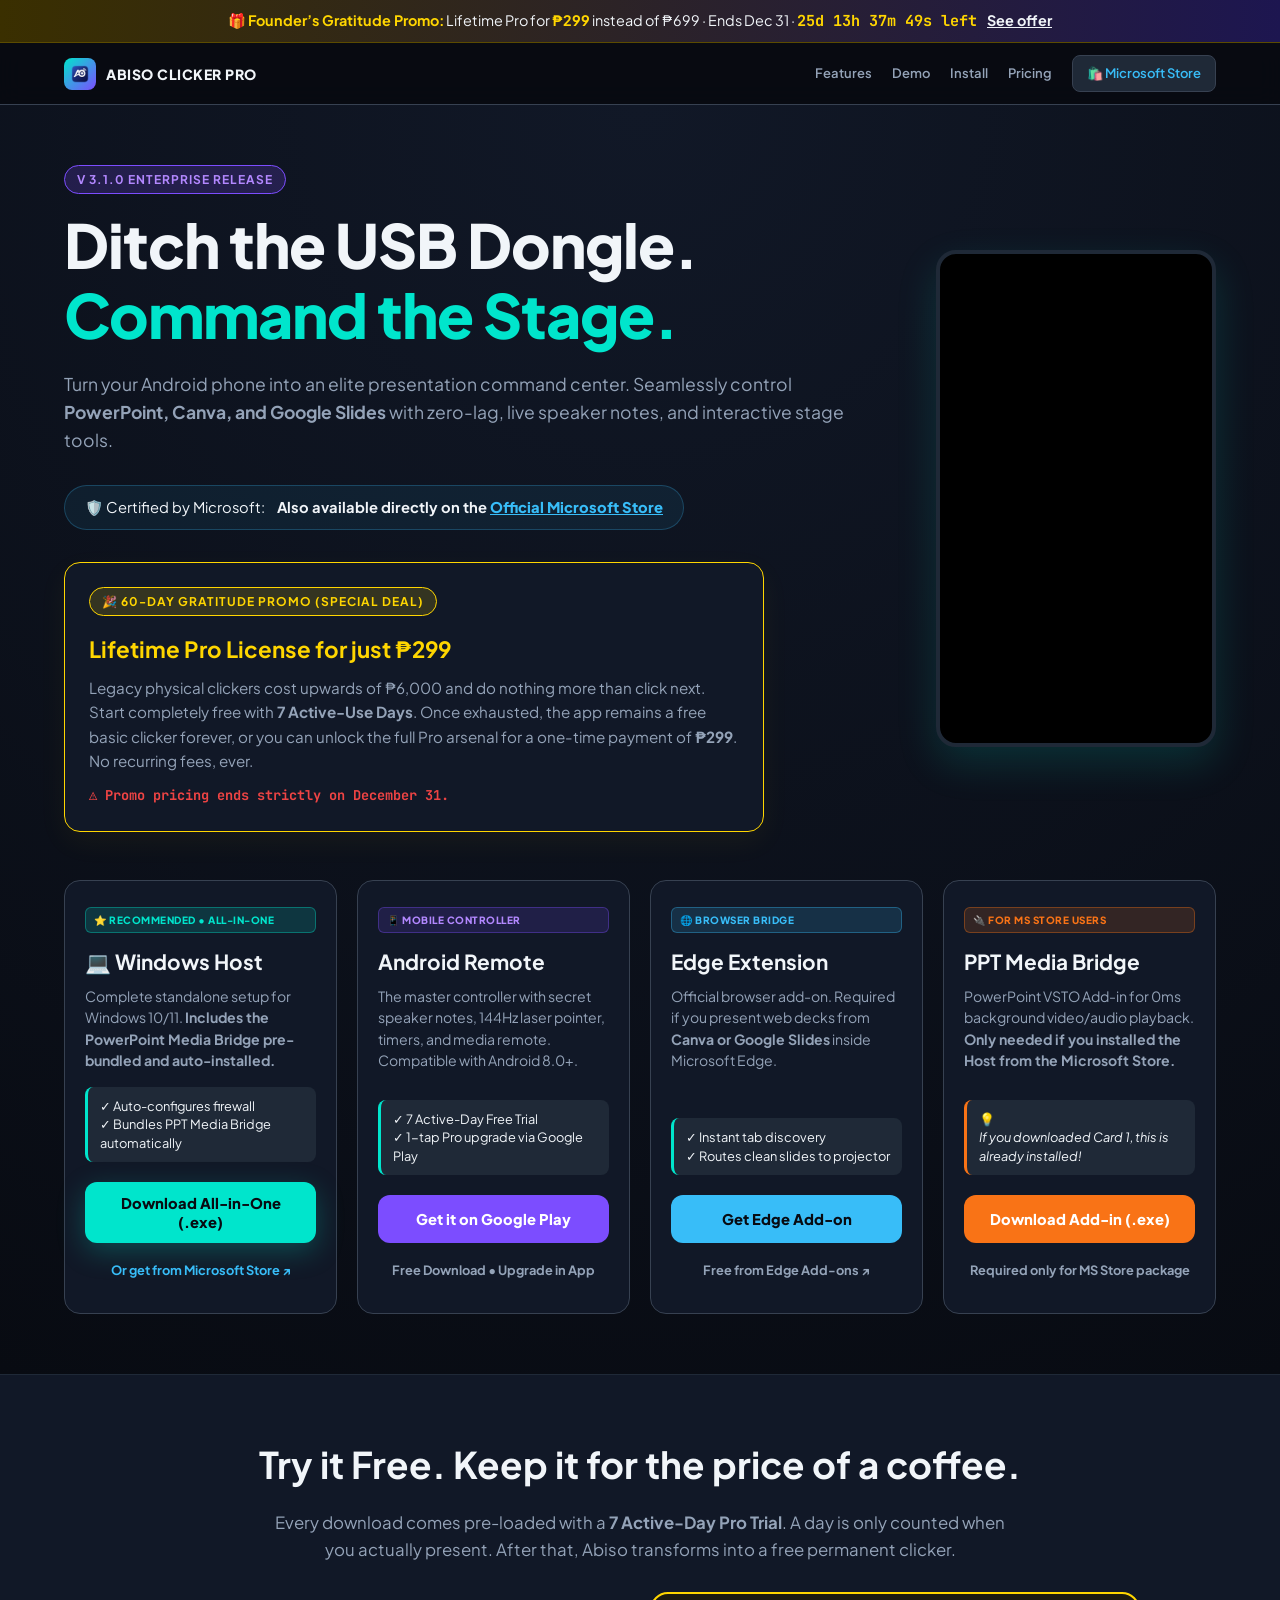
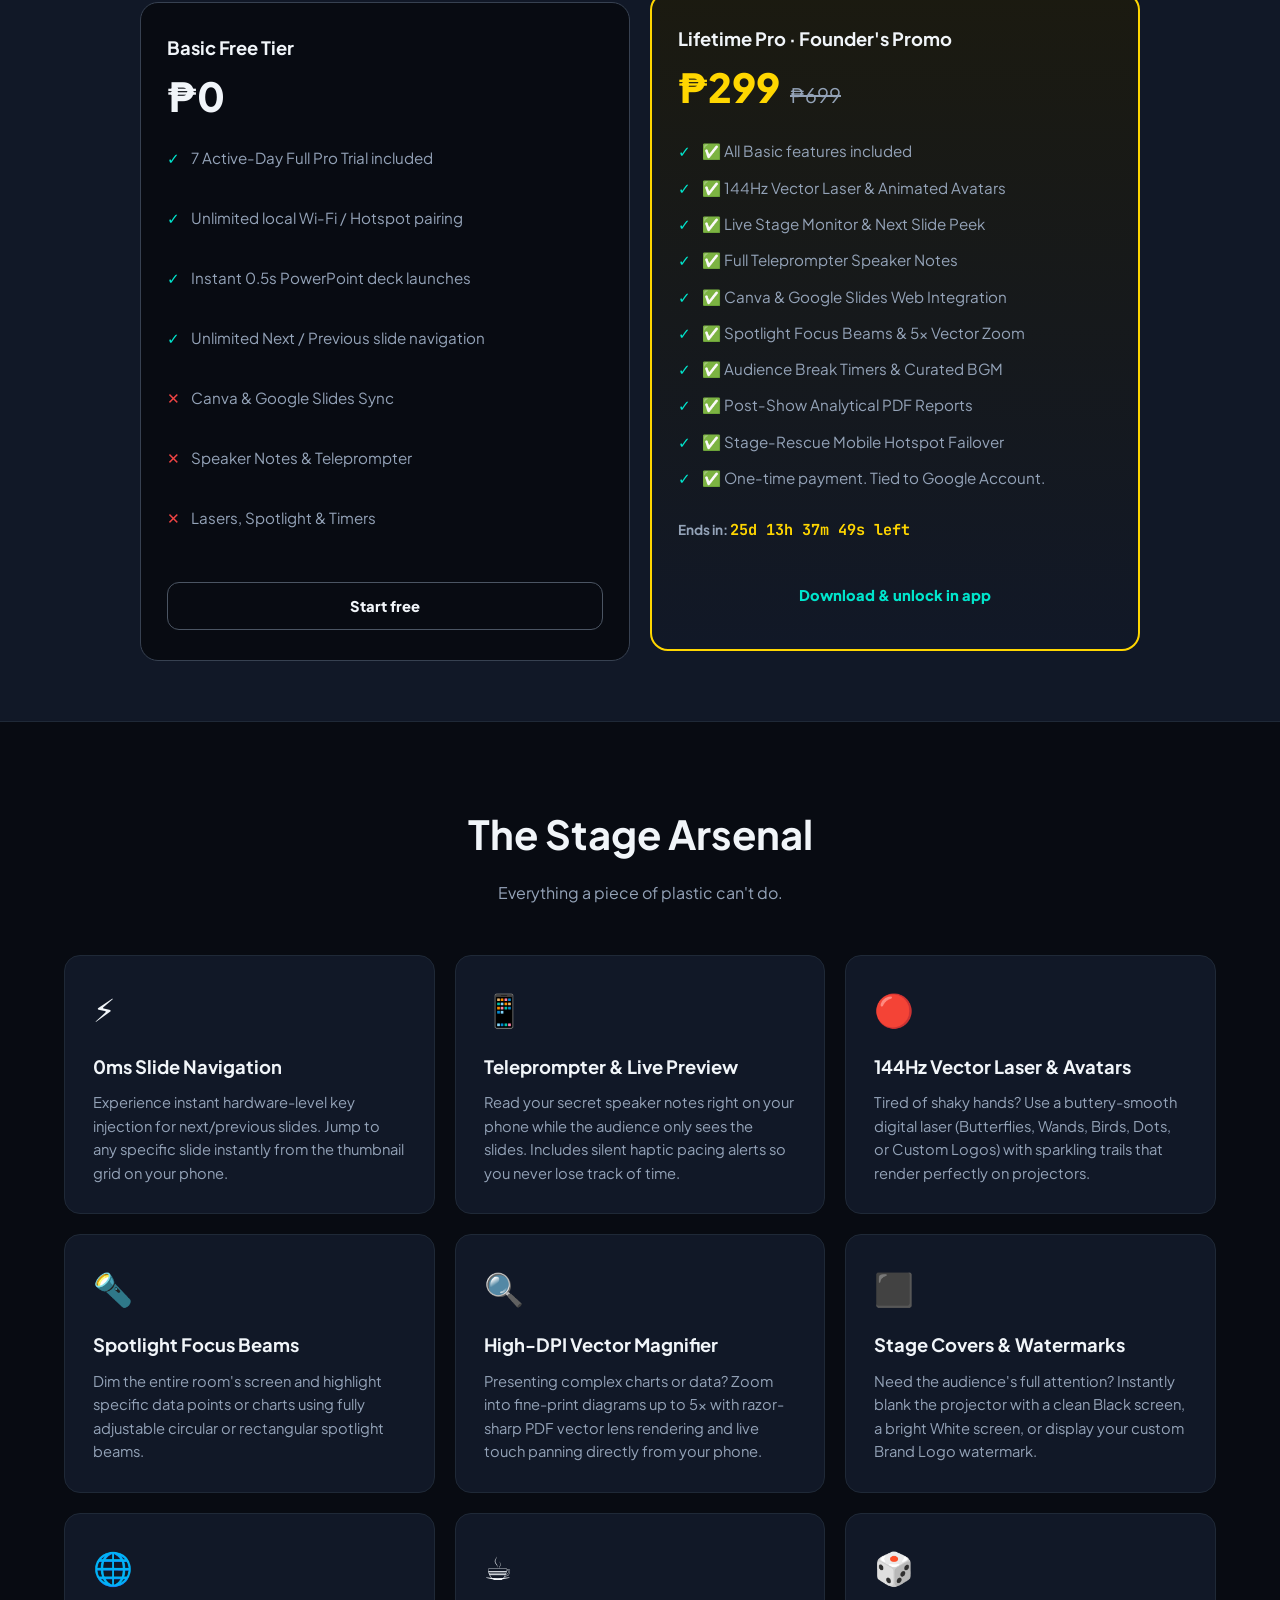
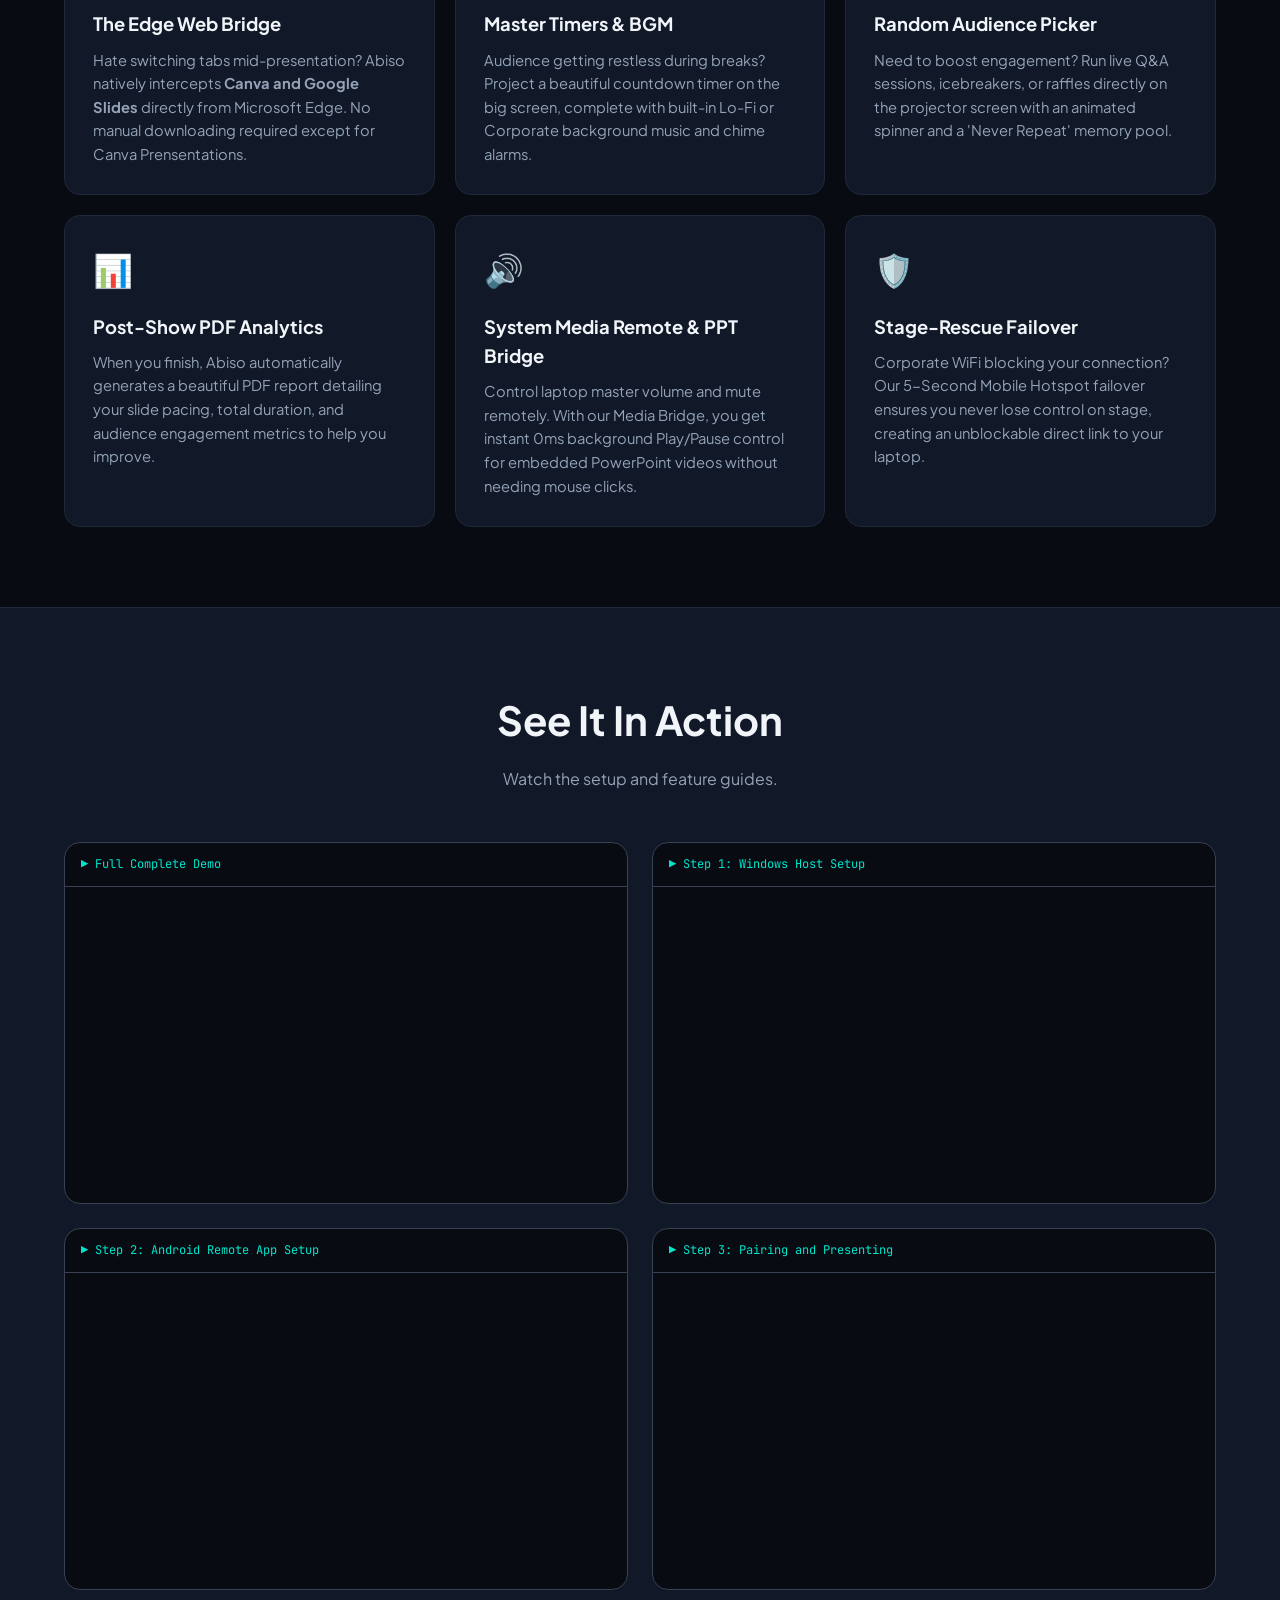
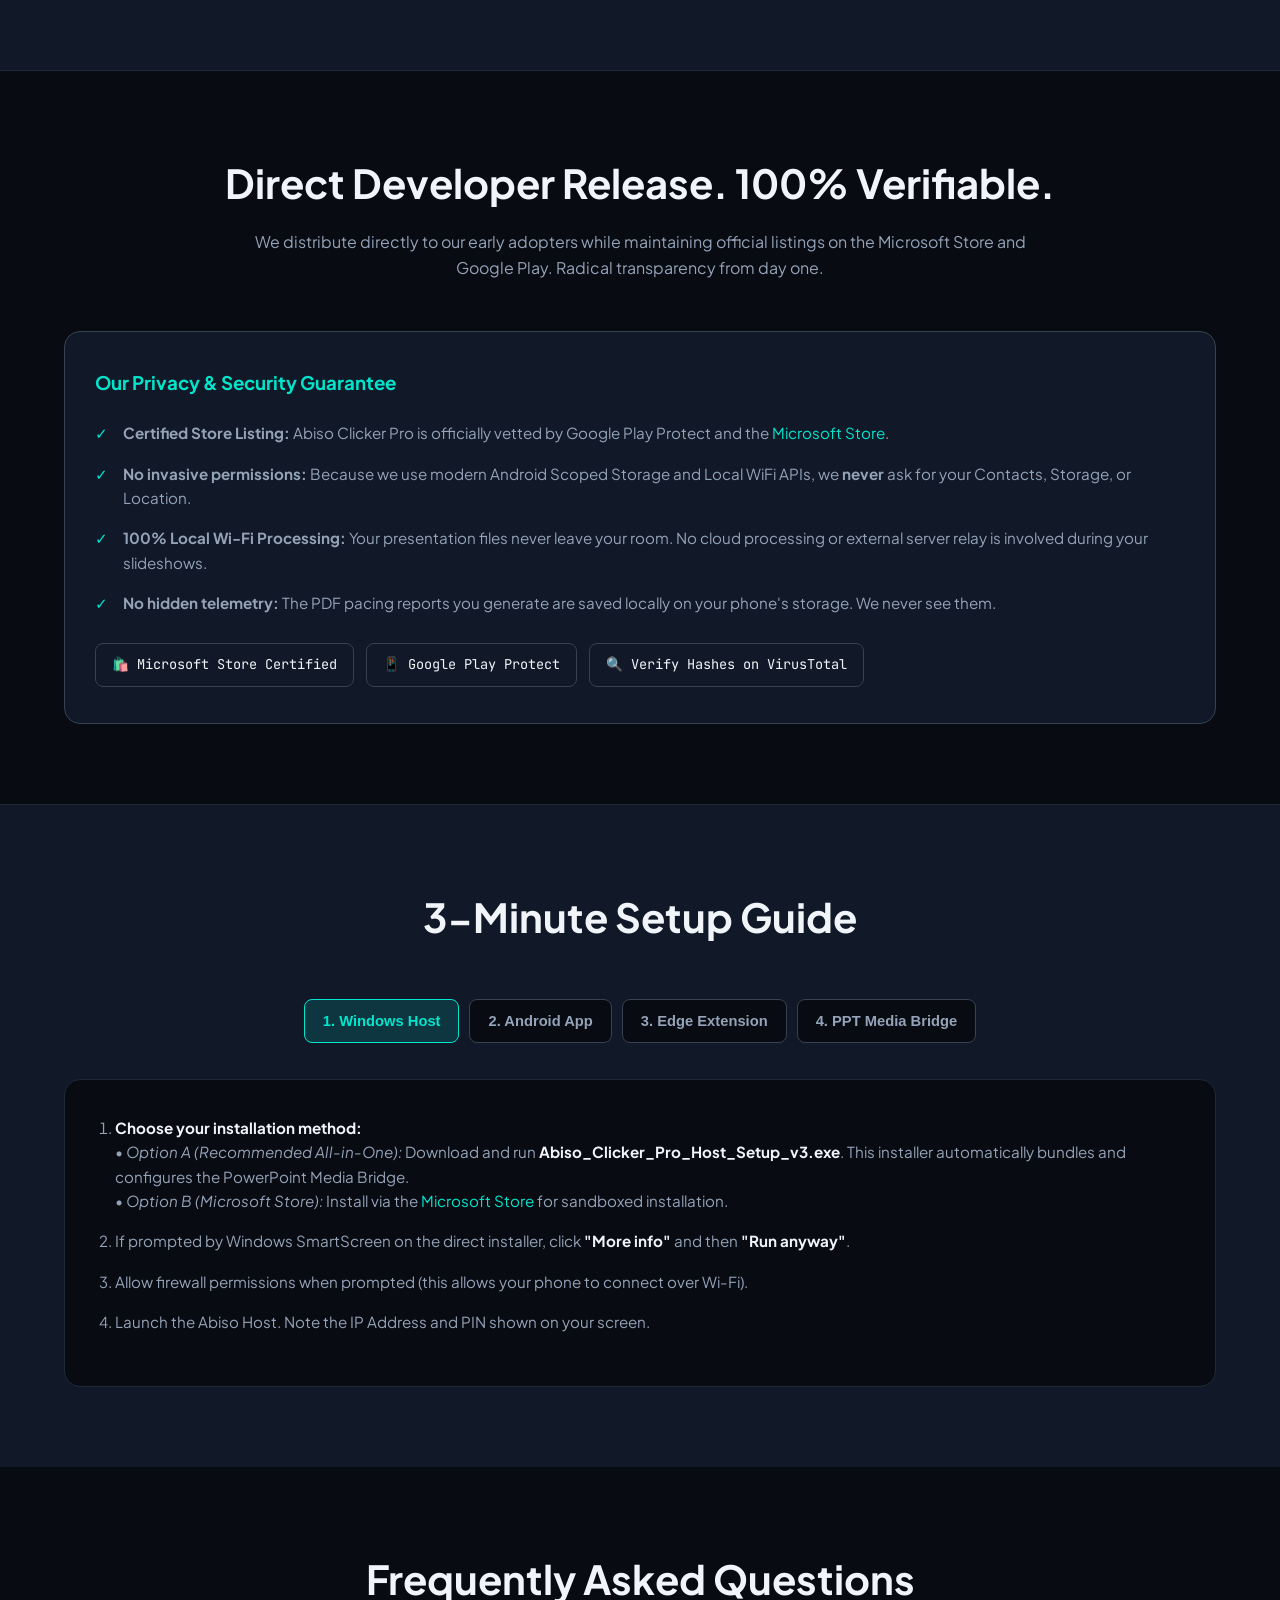
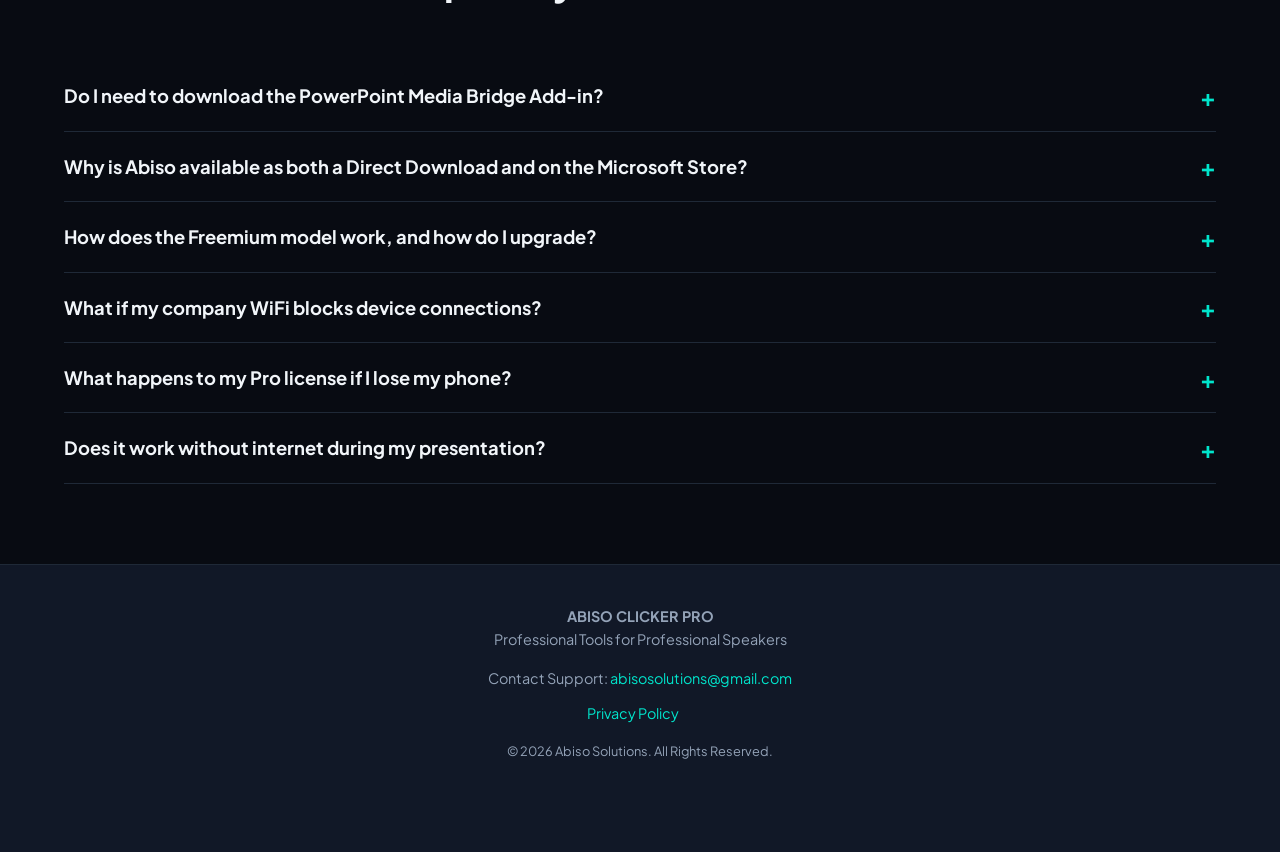
==== commit 7b36e42e: "Update index.html" ====
--- a/index.html
+++ b/index.html
@@ -485,19 +485,19 @@
           </div>
       </div>
       <div class="video-card">
-          <div class="video-label">▶ Step 1: Quick Setup</div>
+          <div class="video-label">▶ Step 1: Windows Host Setup</div>
           <div class="video-wrapper">
               <iframe src="https://www.youtube.com/embed/SGsR79yMa5k" title="Abiso Clicker Pro Demo Part 1" allowfullscreen loading="lazy"></iframe>
           </div>
       </div>
       <div class="video-card">
-          <div class="video-label">▶ Step 2: Pro Features</div>
+          <div class="video-label">▶ Step 2: Android Remote App Setup</div>
           <div class="video-wrapper">
               <iframe src="https://www.youtube.com/embed/AZj8Mt9KN8g" title="Abiso Clicker Pro Demo Part 2" allowfullscreen loading="lazy"></iframe>
           </div>
       </div>
       <div class="video-card">
-          <div class="video-label">▶ Step 3: Live Control</div>
+          <div class="video-label">▶ Step 3: Pairing and Presenting</div>
           <div class="video-wrapper">
               <iframe src="https://www.youtube.com/embed/62DJkEBc6Bc" title="Abiso Clicker Pro Demo Part 3" allowfullscreen loading="lazy"></iframe>
           </div>
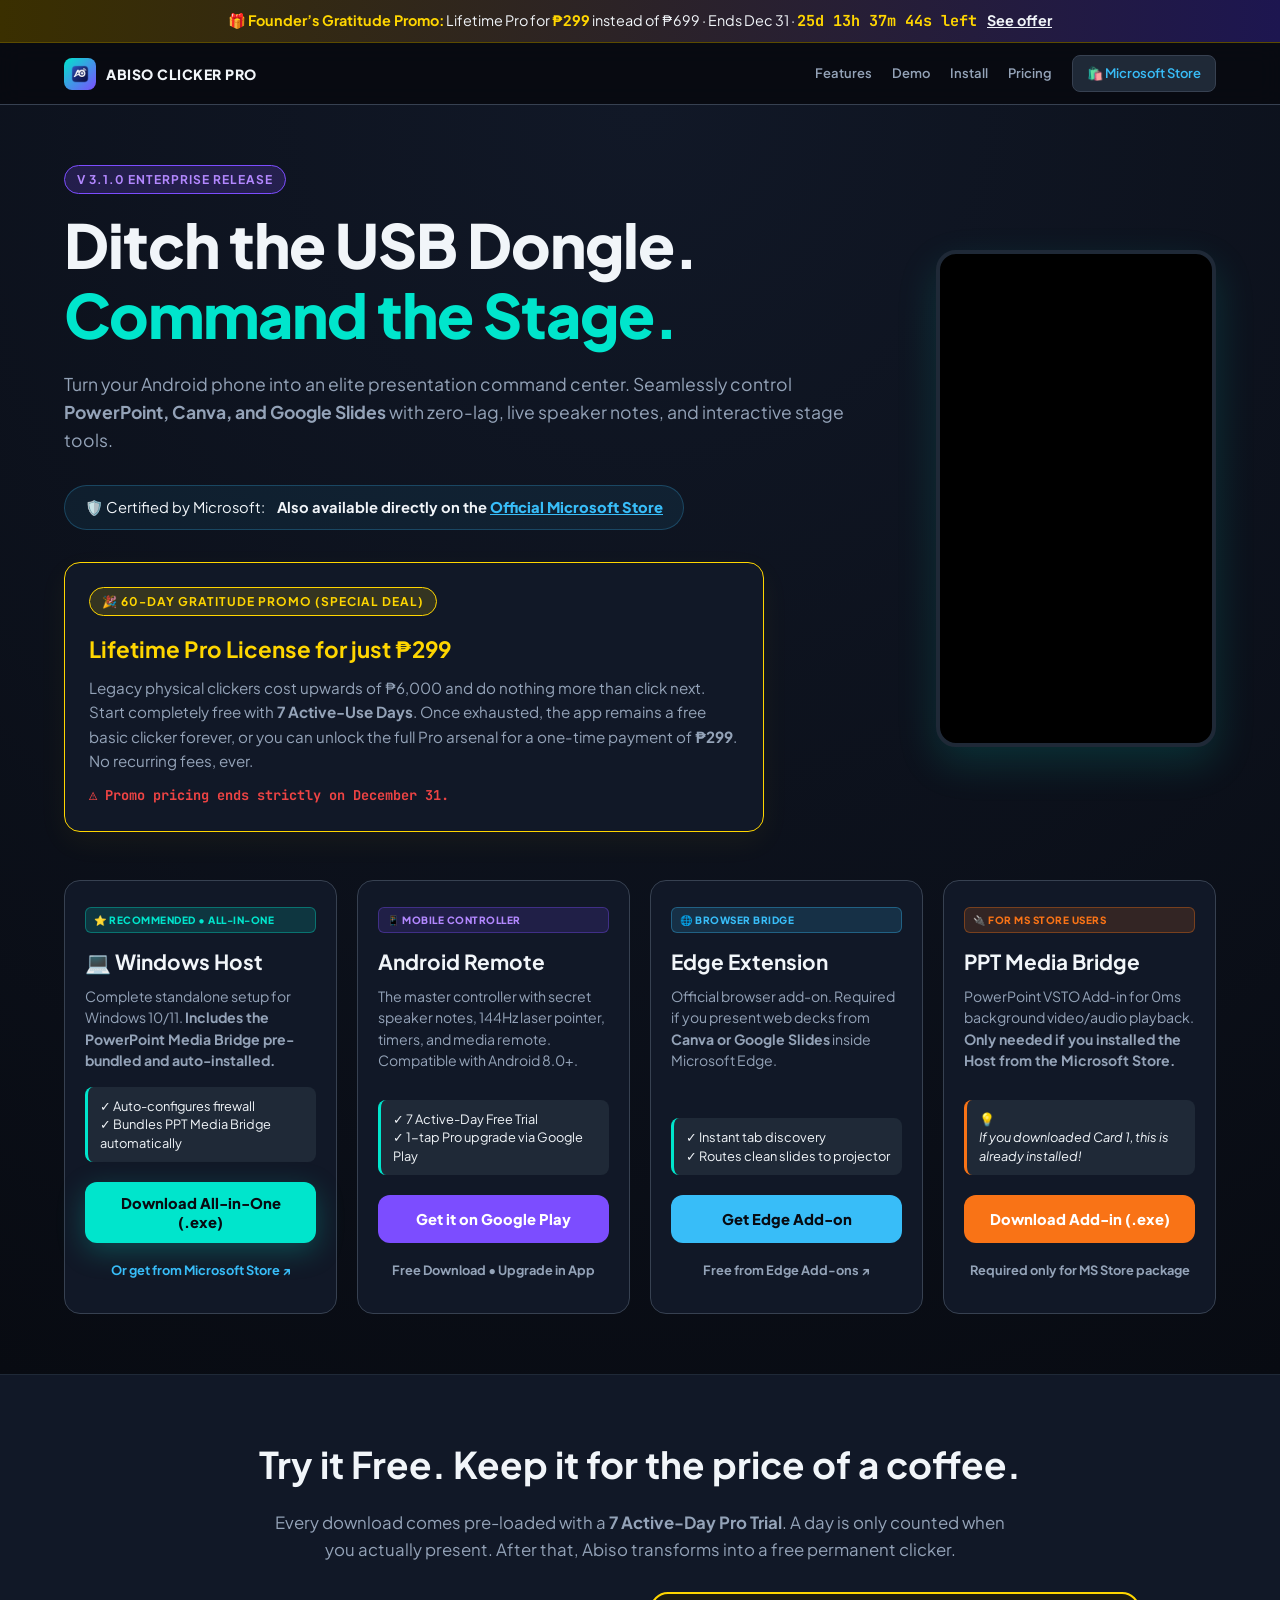
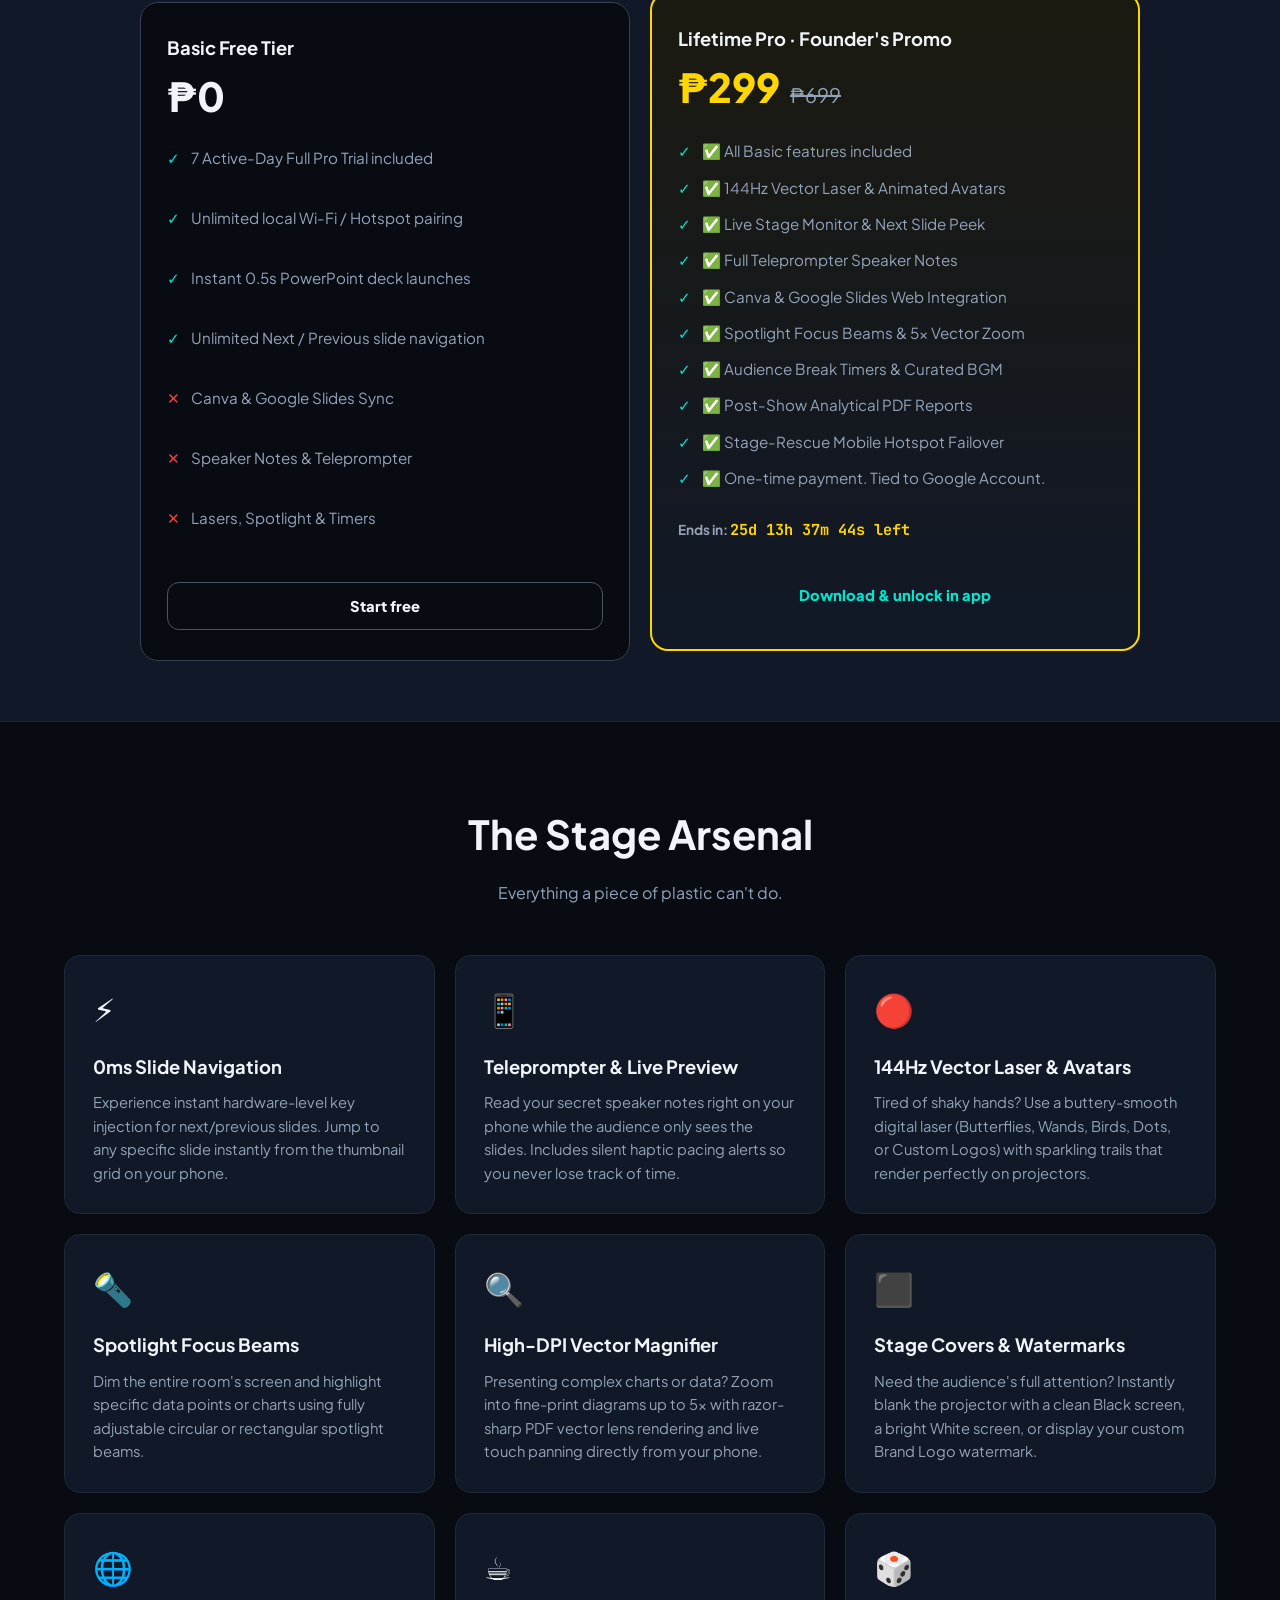
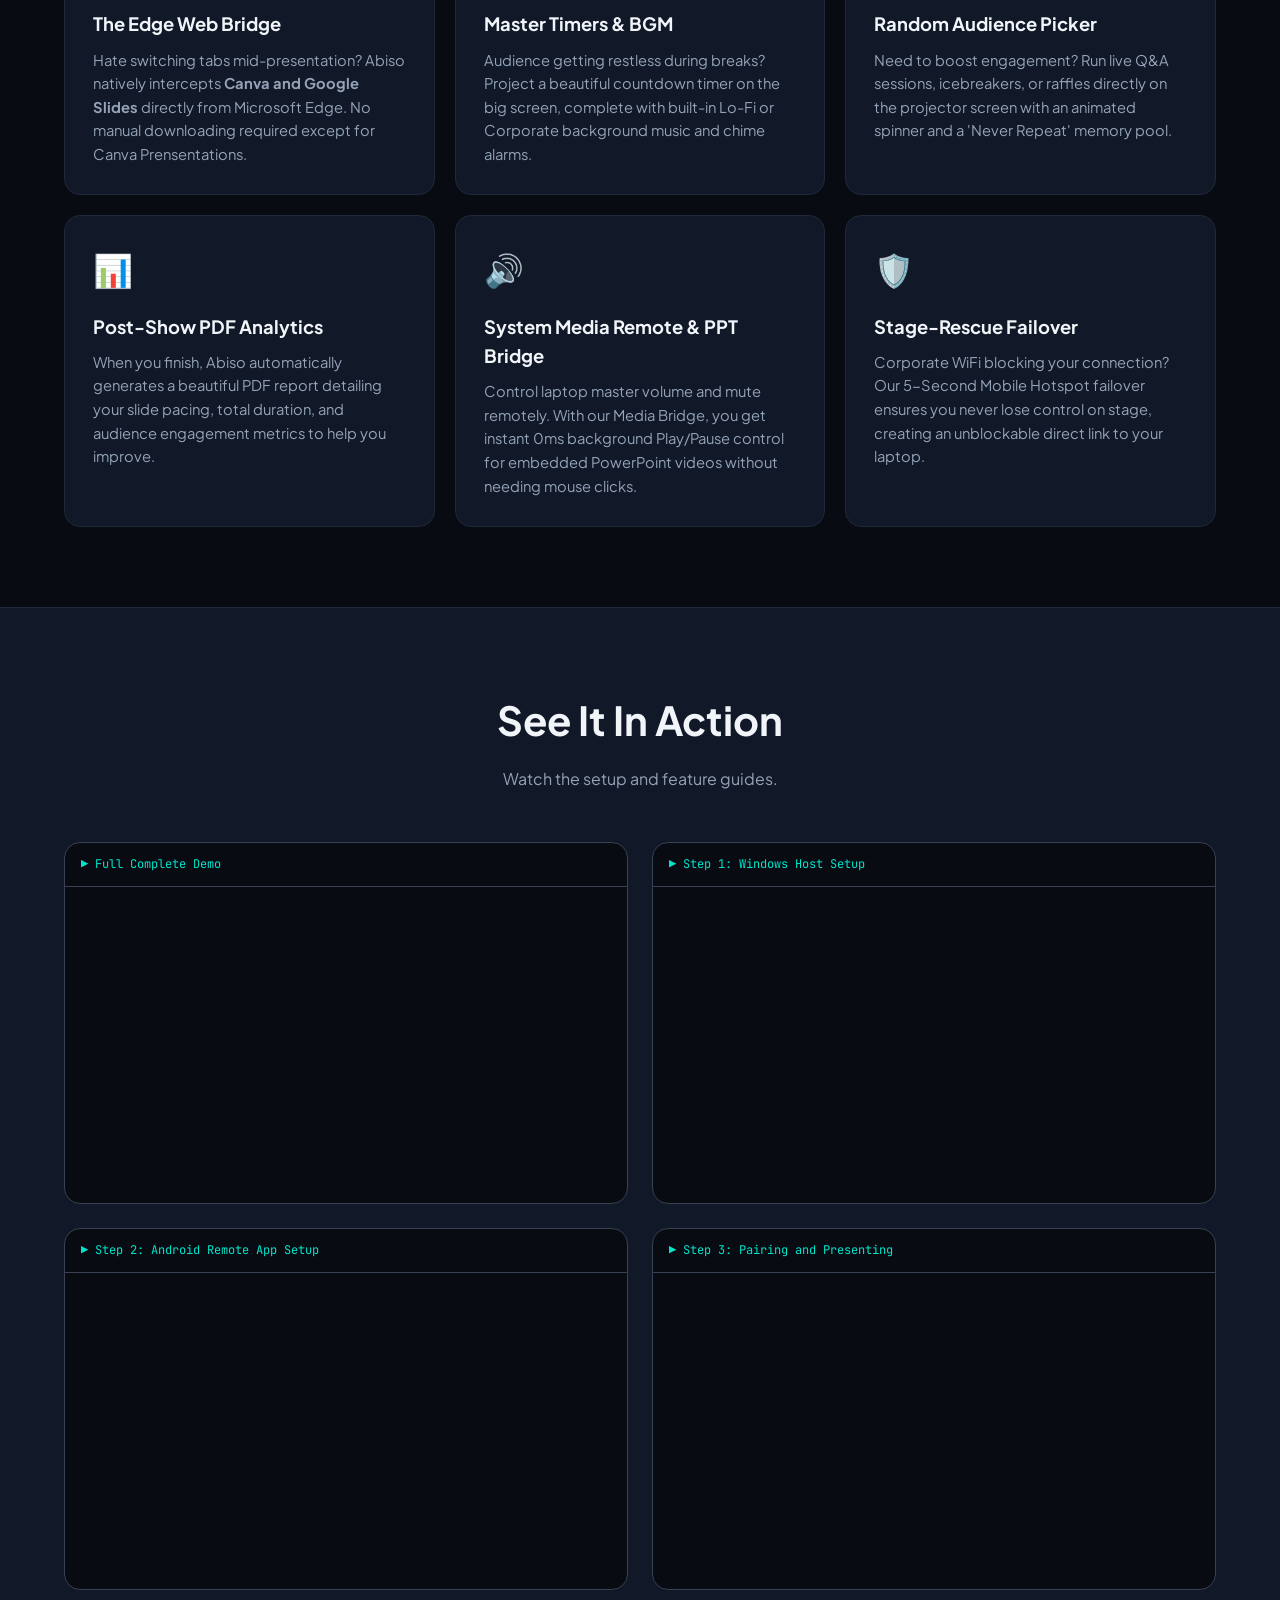
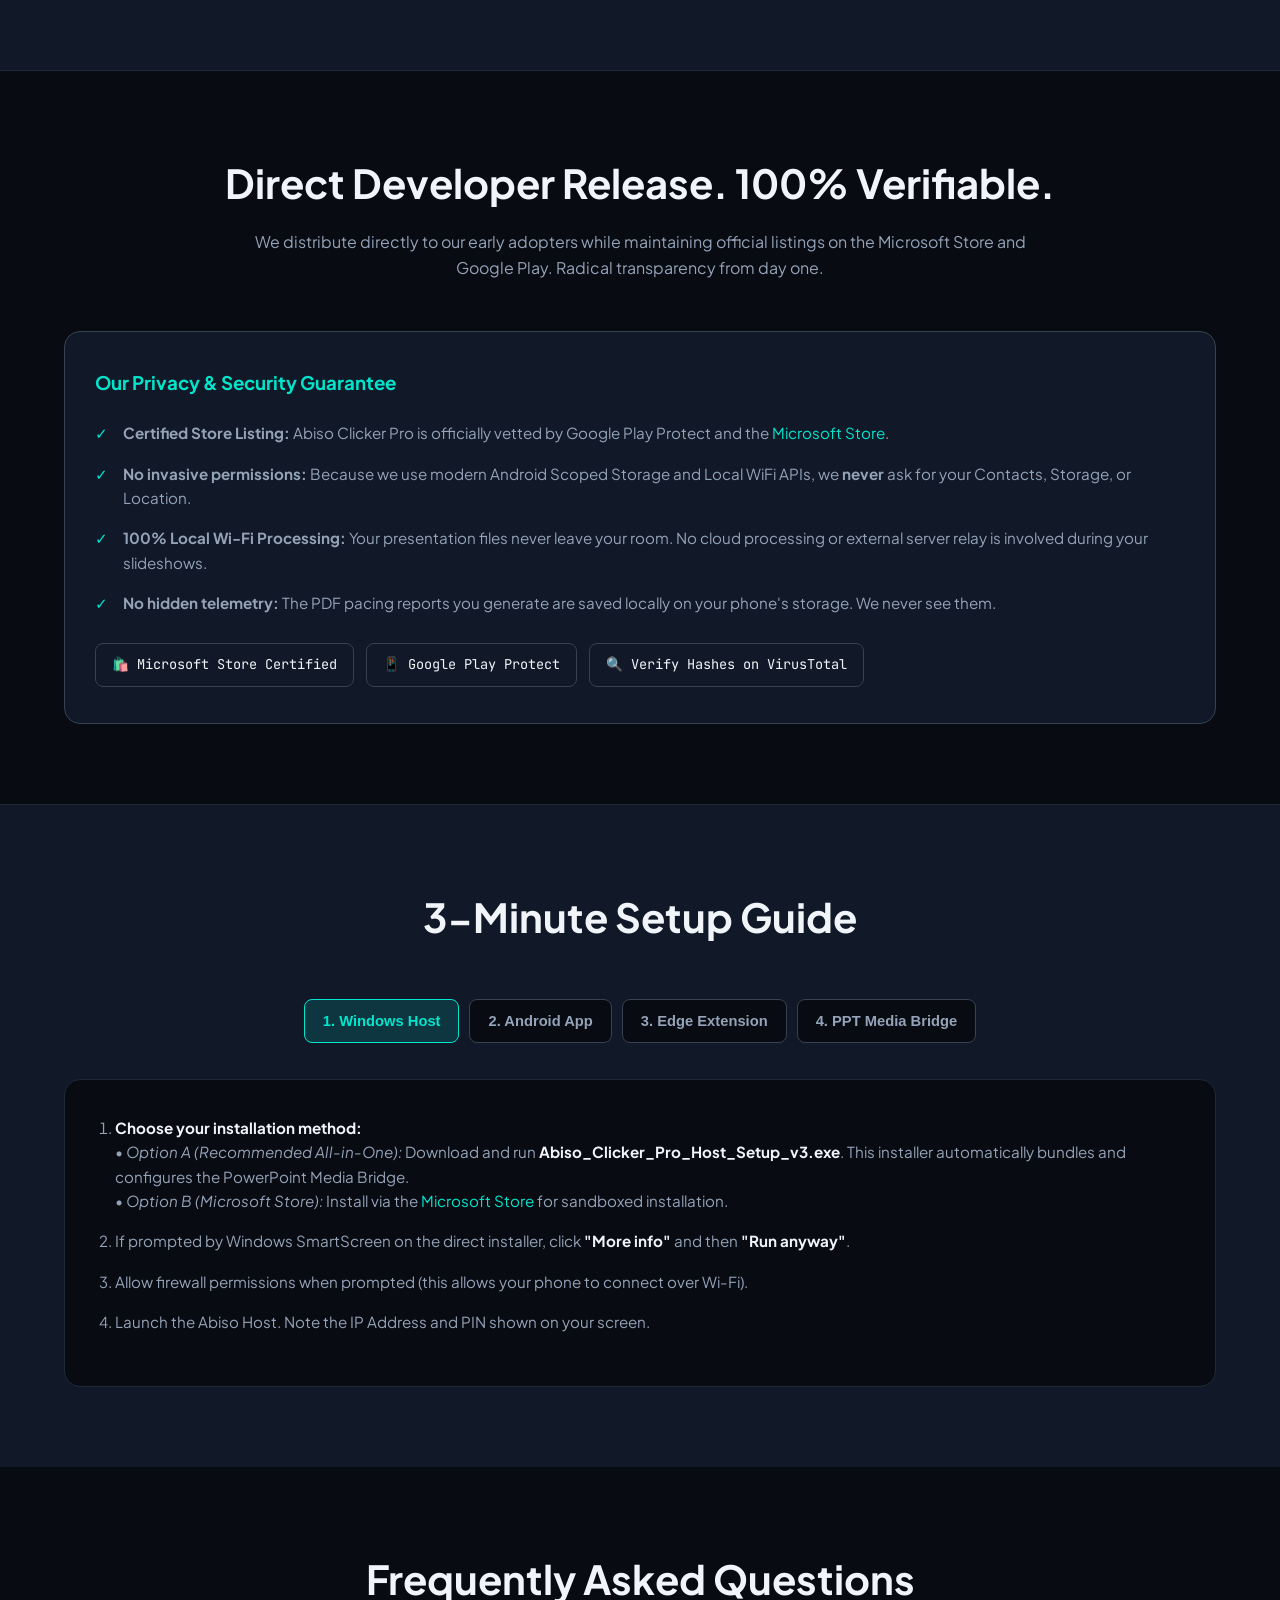
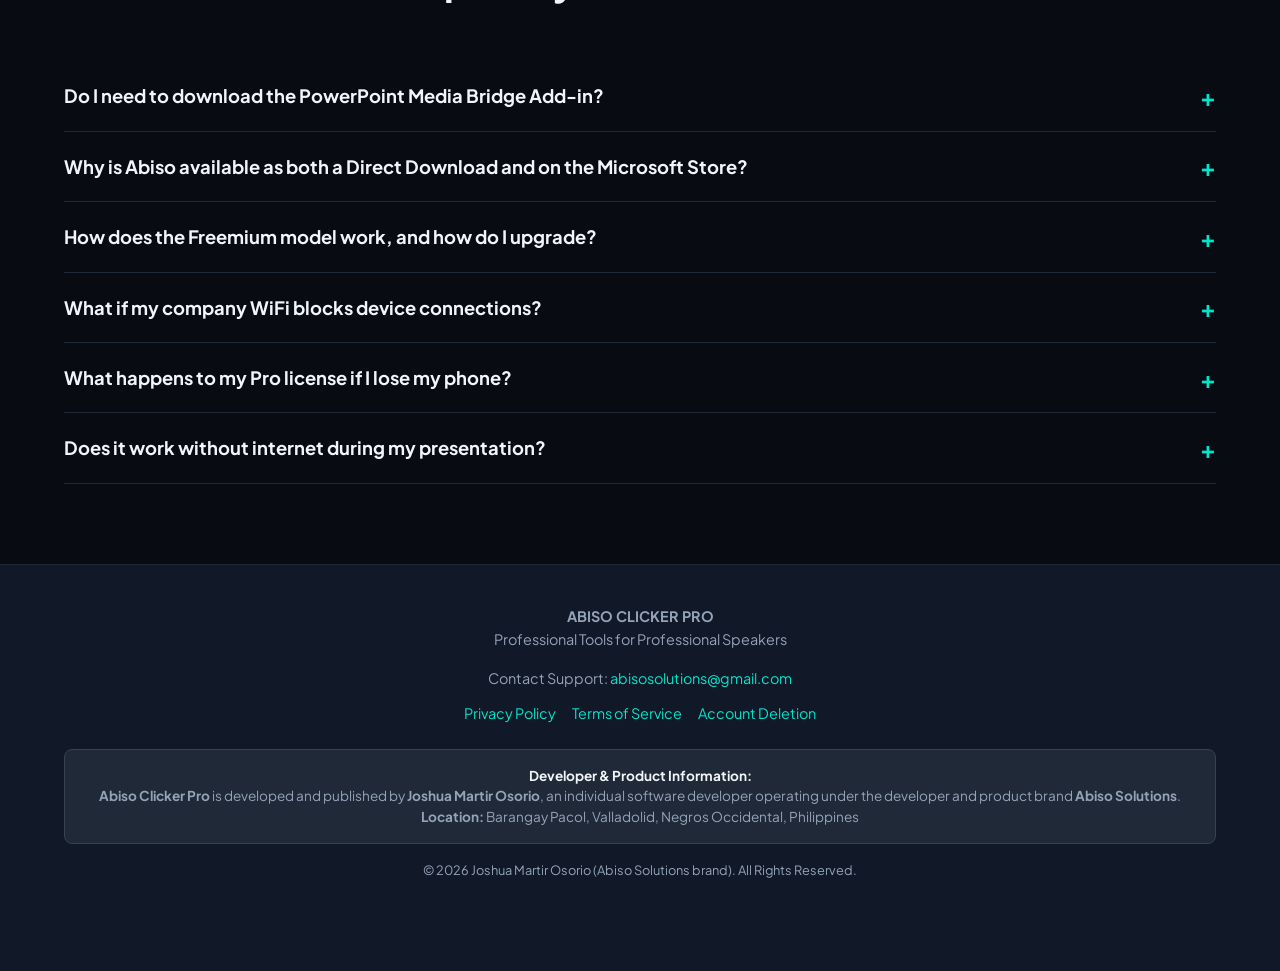
==== commit 869d5d2b: "Update index.html" ====
--- a/index.html
+++ b/index.html
@@ -653,8 +653,17 @@
   <p>Contact Support: <a href="mailto:abisosolutions@gmail.com">abisosolutions@gmail.com</a></p>
   <p style="margin-top: 12px;">
       <a href="privacy.html" style="color: var(--accent); margin-right: 14px;">Privacy Policy</a>
+      <a href="terms.html" style="color: var(--accent); margin-right: 14px;">Terms of Service</a>
+      <a href="account-deletion.html" style="color: var(--accent);">Account Deletion</a>
   </p>
-  <p style="margin-top: 16px; font-size: 0.8rem;">&copy; 2026 Abiso Solutions. All Rights Reserved.</p>
+  
+  <div style="margin-top: 24px; padding: 16px; background: var(--surface-elevated); border: 1px solid var(--border); border-radius: 8px; font-size: 0.85rem; text-align: center; line-height: 1.5;">
+      <strong style="color: var(--text-main);">Developer &amp; Product Information:</strong><br>
+      <strong>Abiso Clicker Pro</strong> is developed and published by <strong>Joshua Martir Osorio</strong>, an individual software developer operating under the developer and product brand <strong>Abiso Solutions</strong>.<br>
+      <strong>Location:</strong> Barangay Pacol, Valladolid, Negros Occidental, Philippines
+  </div>
+
+  <p style="margin-top: 16px; font-size: 0.8rem;">&copy; 2026 Joshua Martir Osorio (Abiso Solutions brand). All Rights Reserved.</p>
 </div>
 </footer>
 
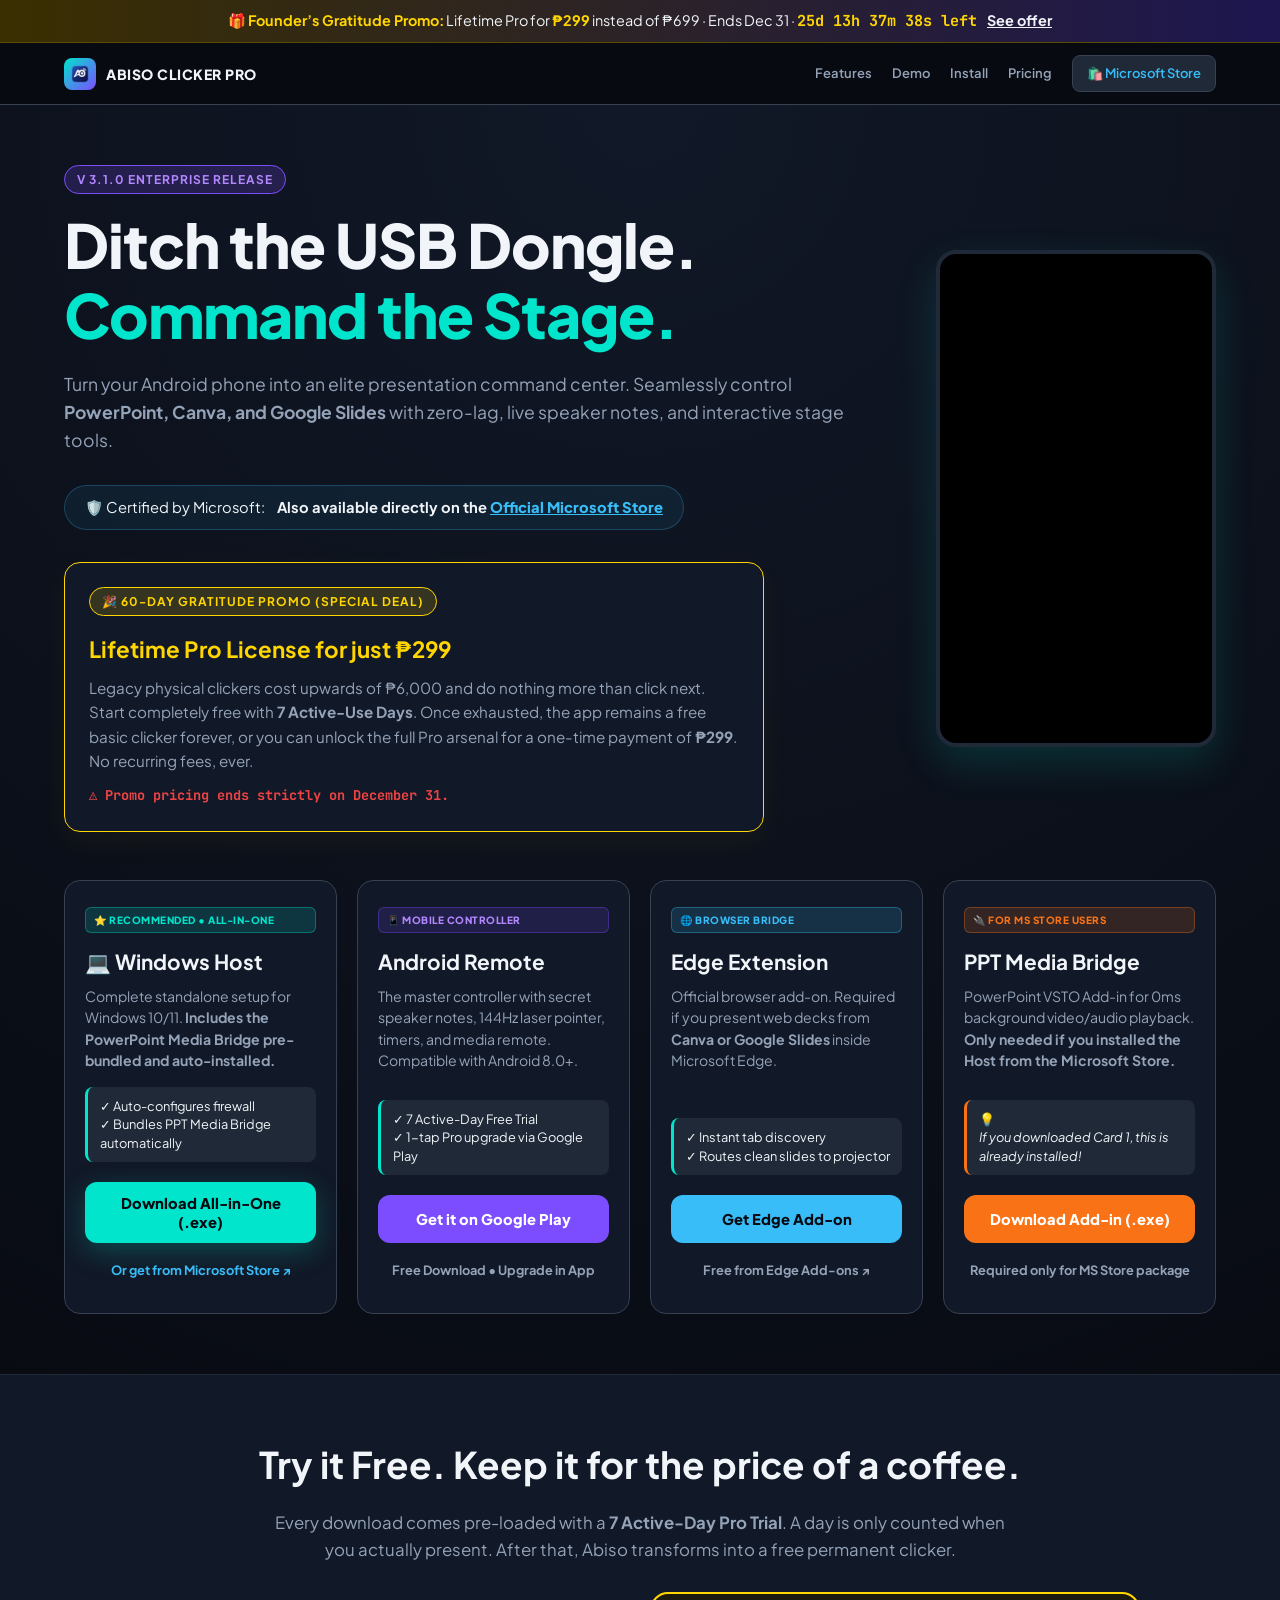
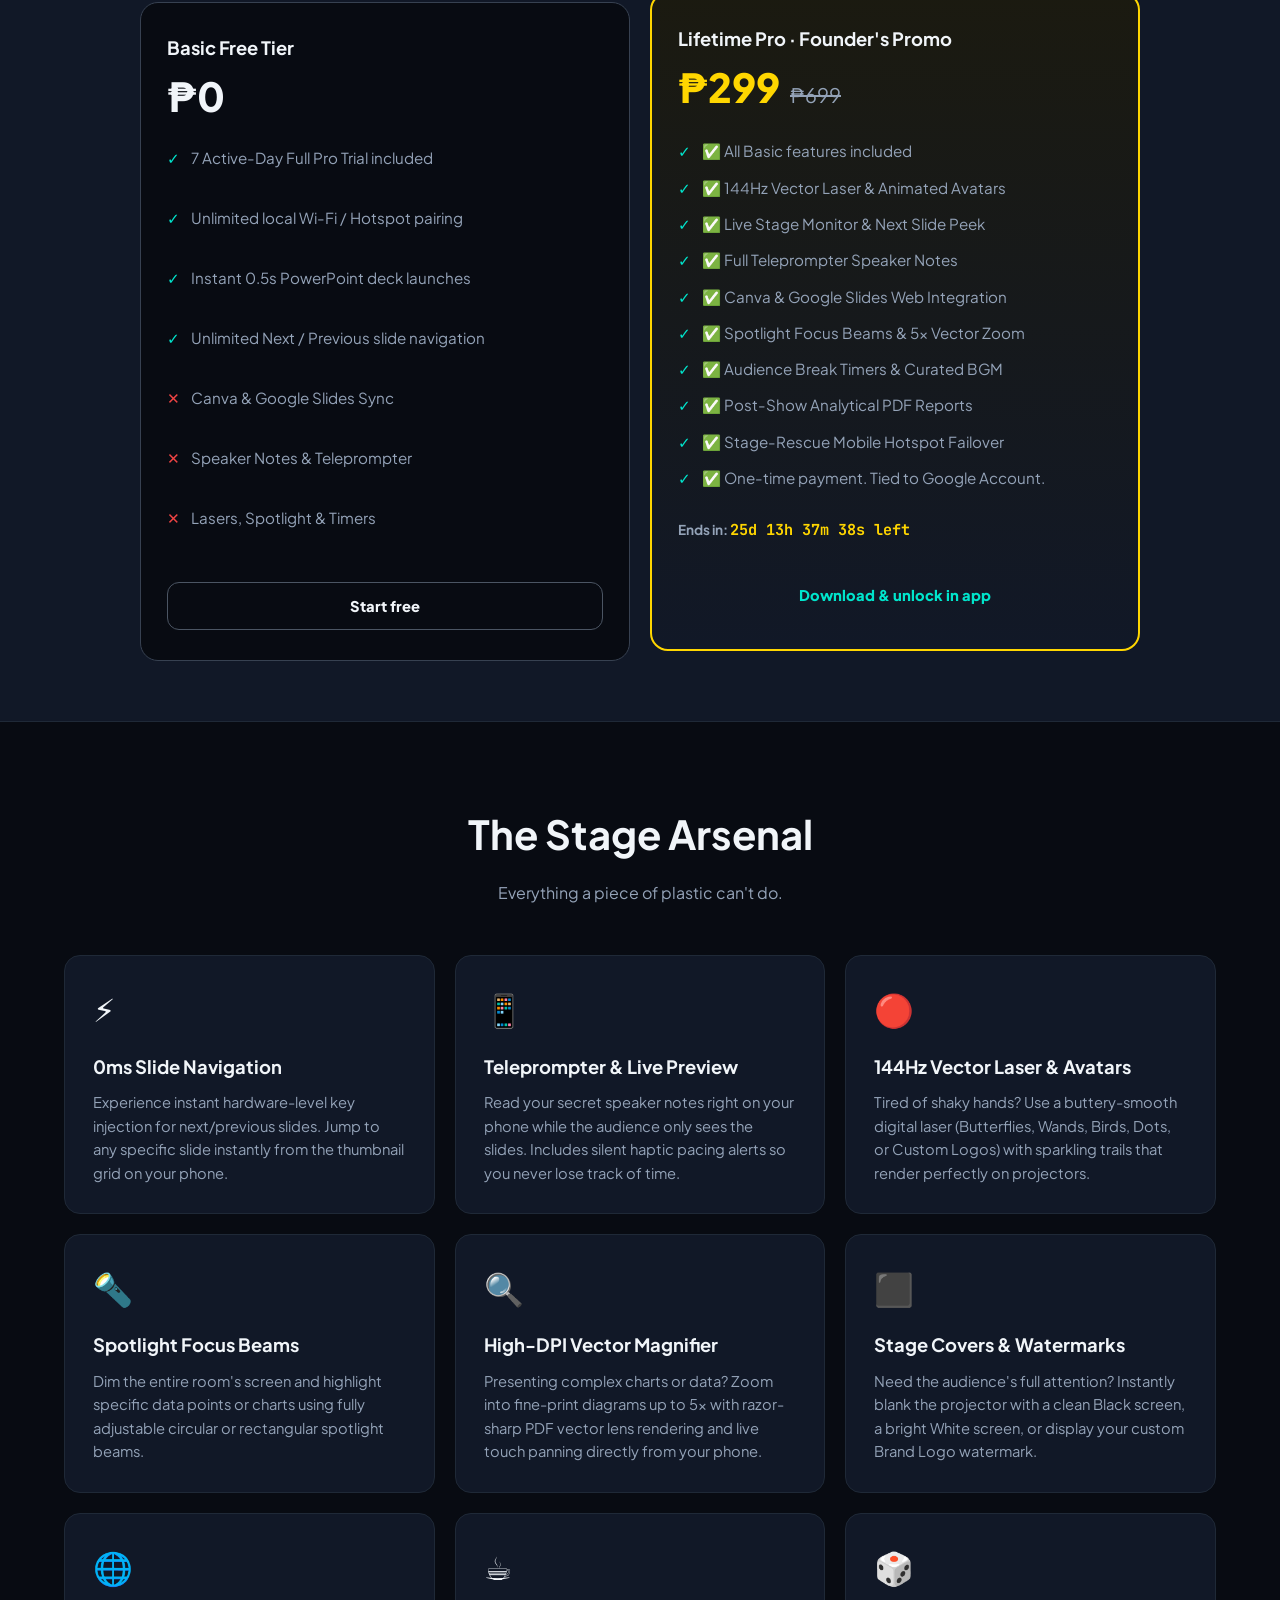
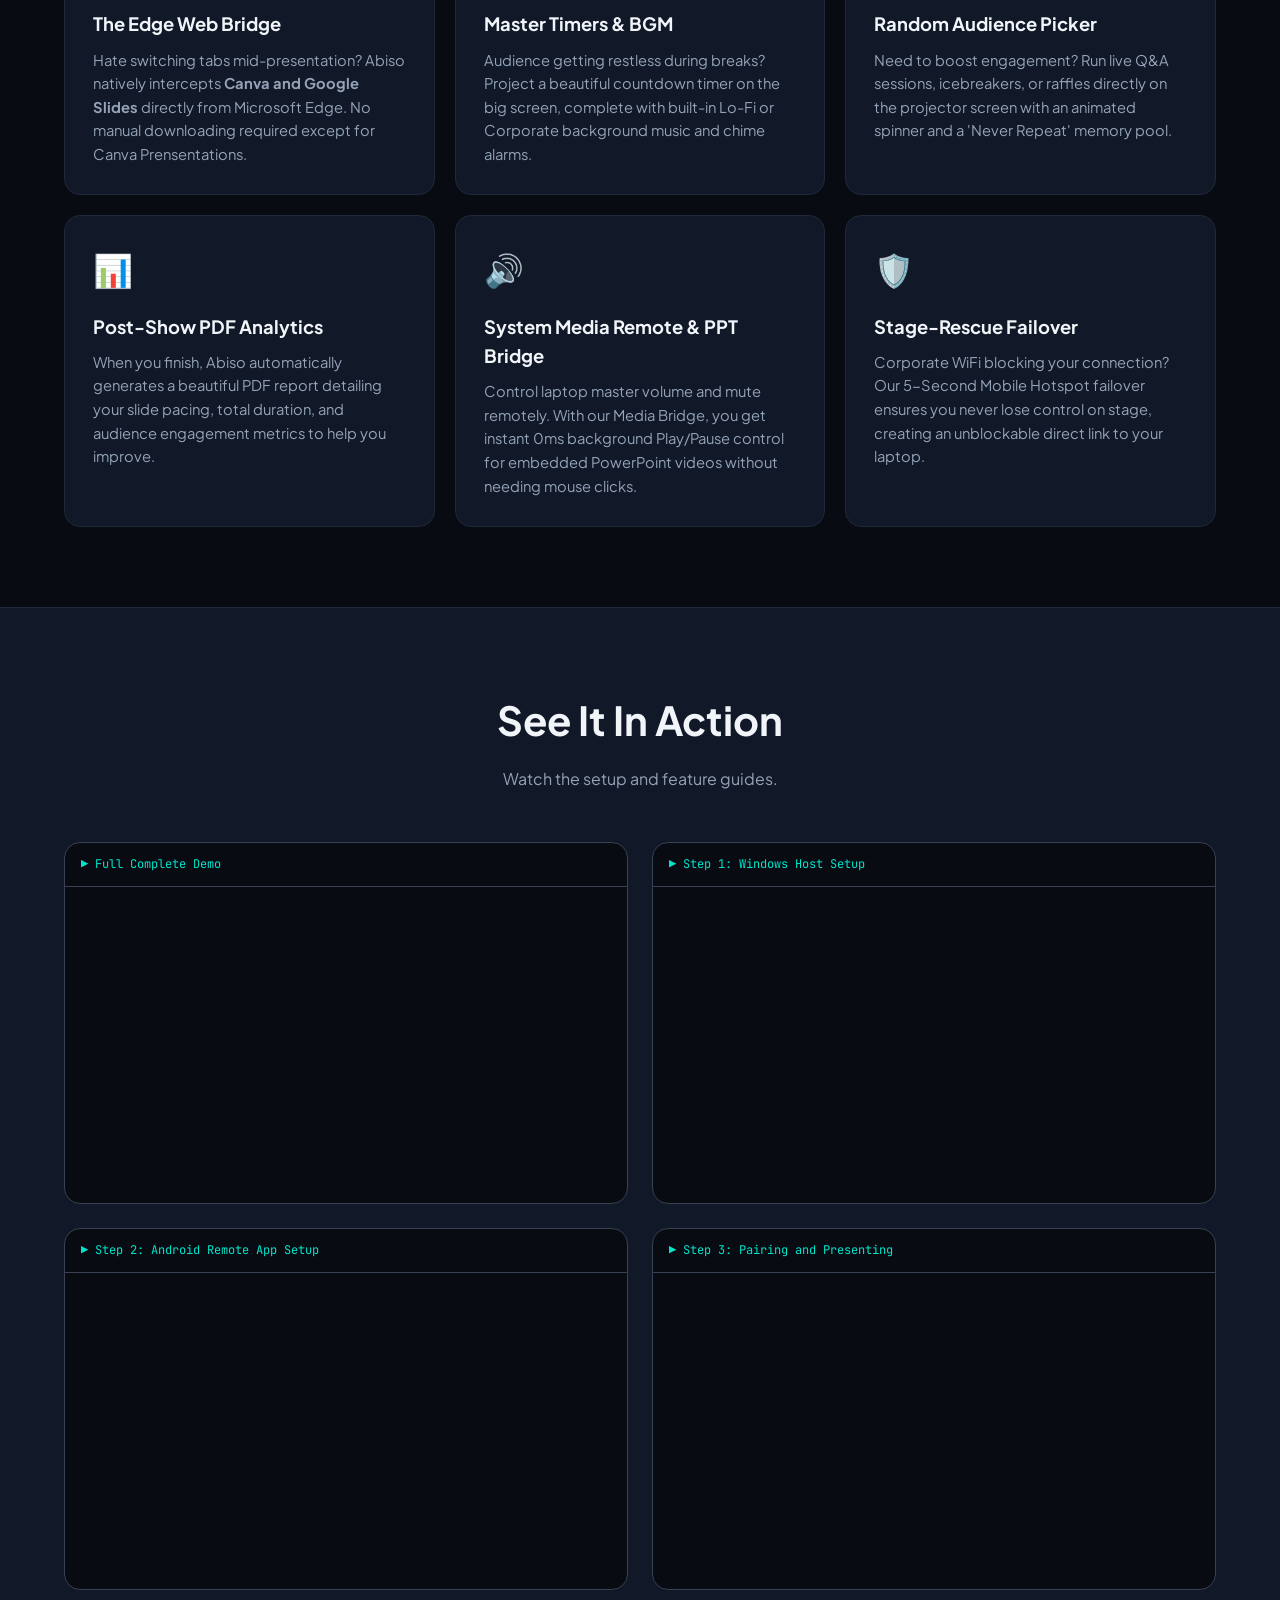
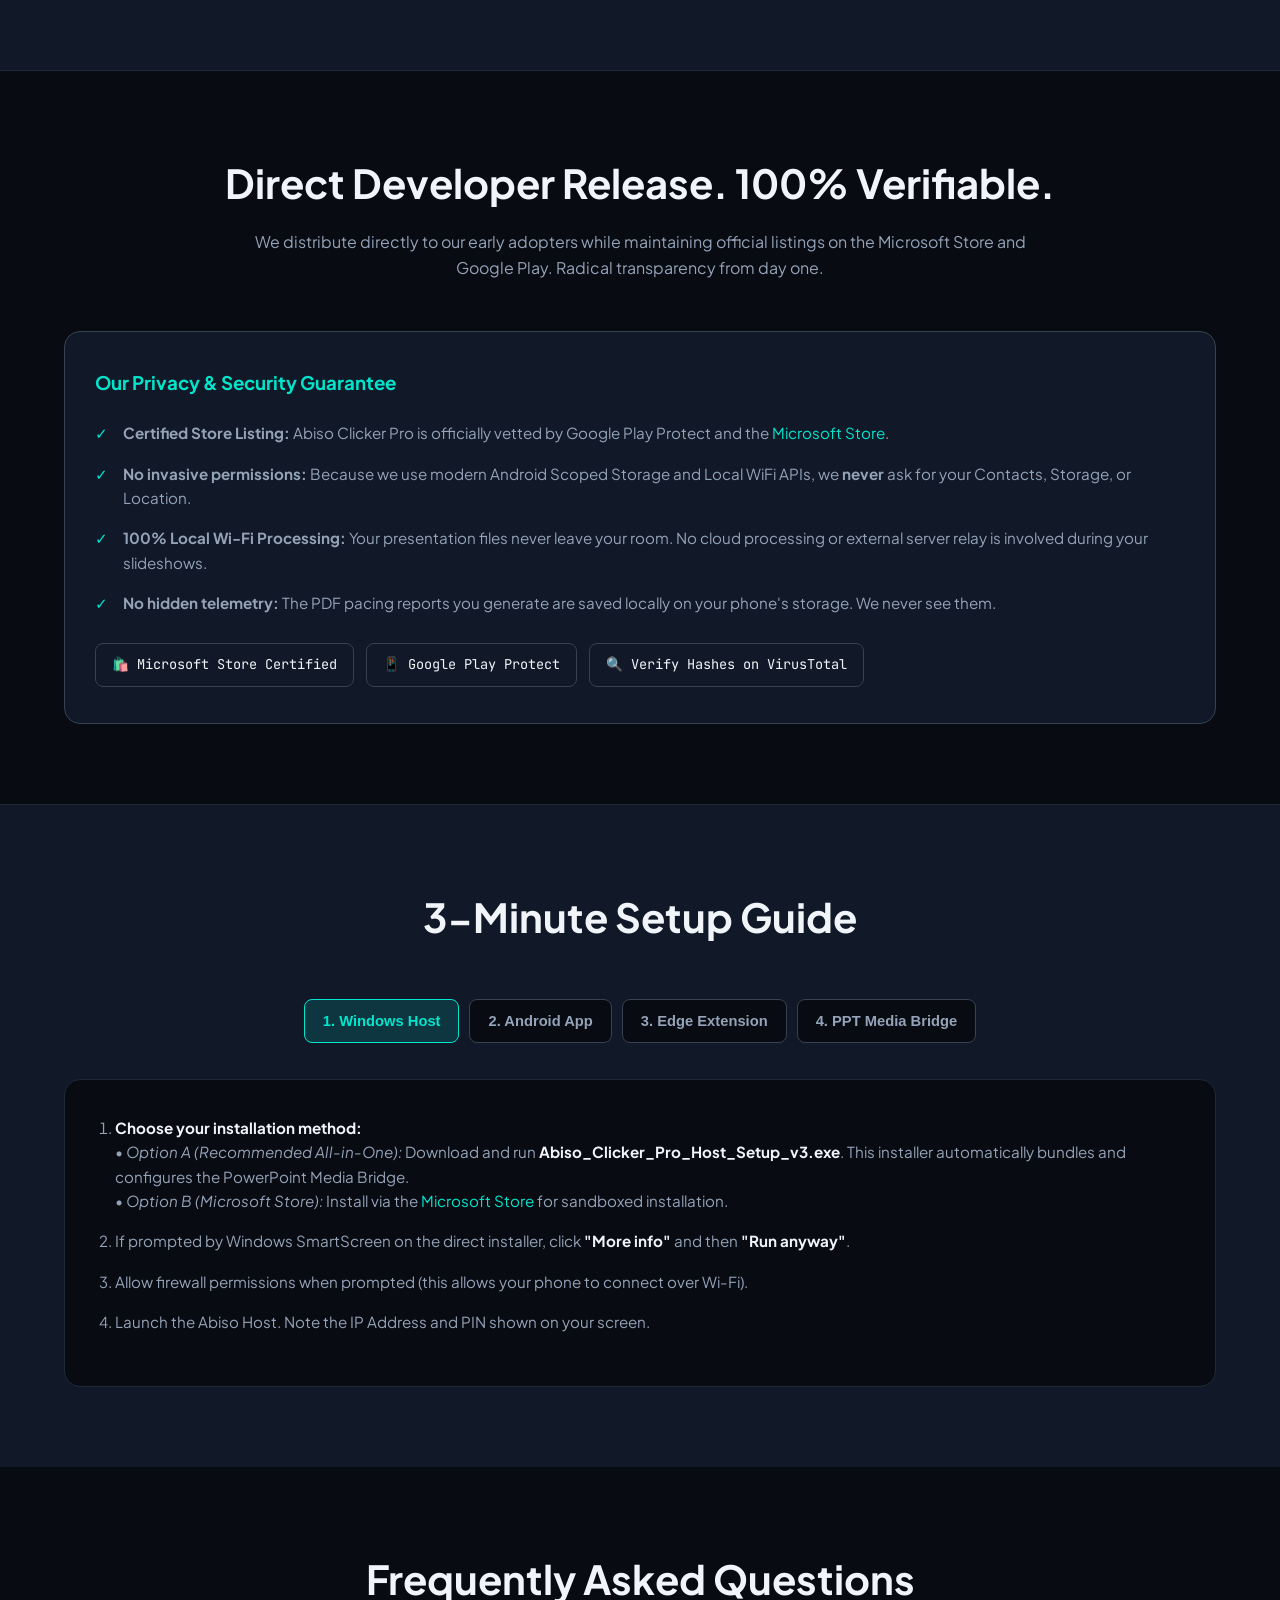
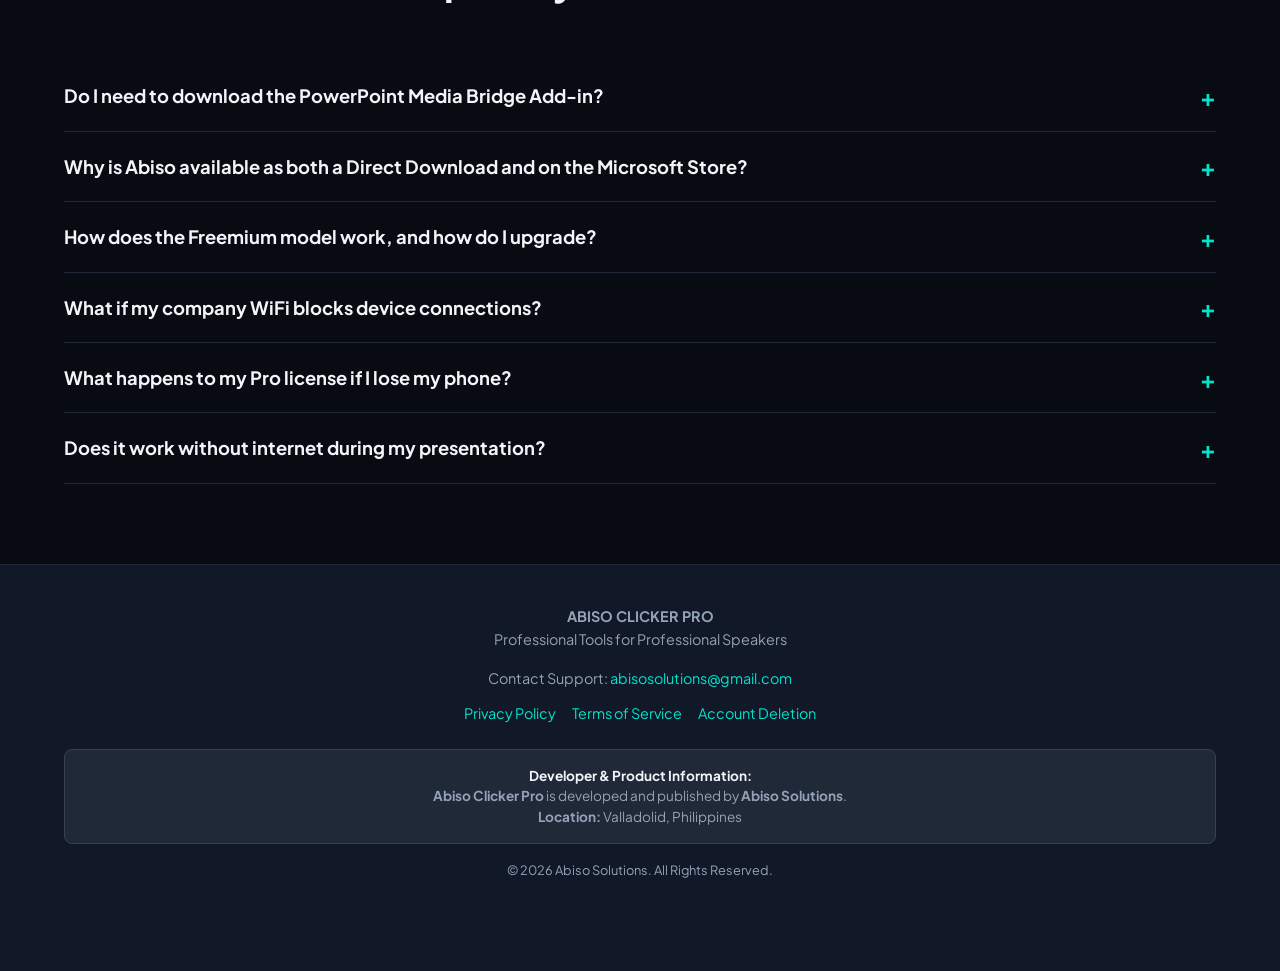
==== commit 21b28583: "Update index.html" ====
--- a/index.html
+++ b/index.html
@@ -659,11 +659,11 @@
   
   <div style="margin-top: 24px; padding: 16px; background: var(--surface-elevated); border: 1px solid var(--border); border-radius: 8px; font-size: 0.85rem; text-align: center; line-height: 1.5;">
       <strong style="color: var(--text-main);">Developer &amp; Product Information:</strong><br>
-      <strong>Abiso Clicker Pro</strong> is developed and published by <strong>Joshua Martir Osorio</strong>, an individual software developer operating under the developer and product brand <strong>Abiso Solutions</strong>.<br>
-      <strong>Location:</strong> Barangay Pacol, Valladolid, Negros Occidental, Philippines
-  </div>
-
-  <p style="margin-top: 16px; font-size: 0.8rem;">&copy; 2026 Joshua Martir Osorio (Abiso Solutions brand). All Rights Reserved.</p>
+      <strong>Abiso Clicker Pro</strong> is developed and published by <strong>Abiso Solutions</strong>.<br>
+      <strong>Location:</strong> Valladolid, Philippines
+  </div>
+
+  <p style="margin-top: 16px; font-size: 0.8rem;">&copy; 2026 Abiso Solutions. All Rights Reserved.</p>
 </div>
 </footer>
 
